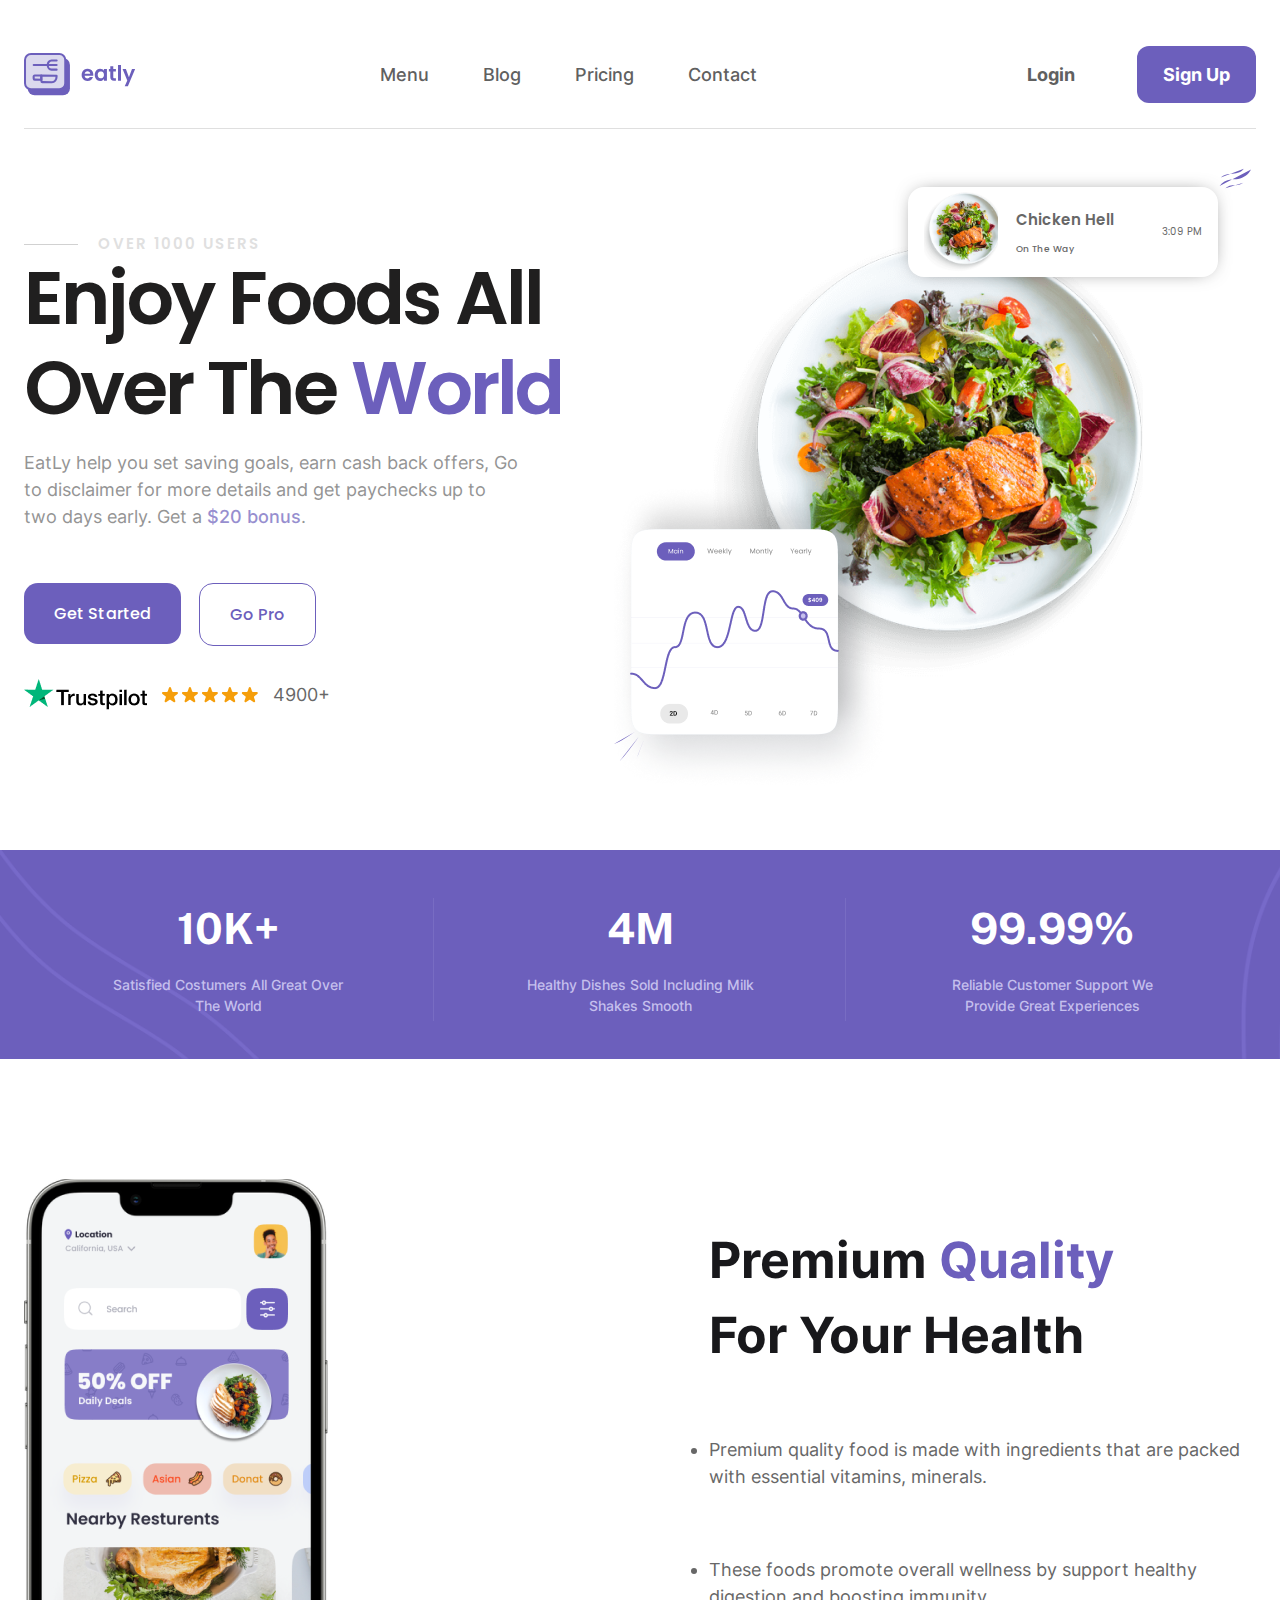
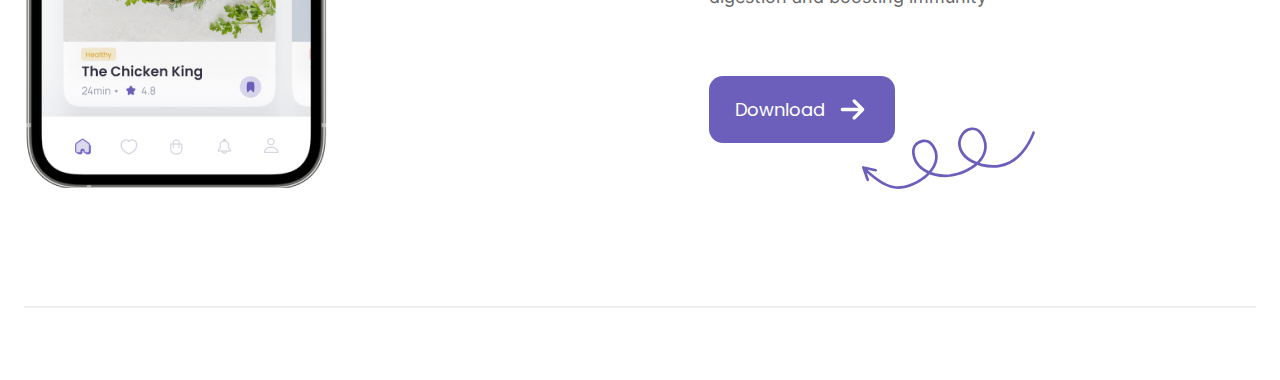
==== index.html @ e2b8b495 "Add files via upload" ====
<!DOCTYPE html>
<html lang="en">
  <head>
    <meta charset="UTF-8" />
    <meta name="viewport" content="width=device-width, initial-scale=1.0" />
    <title>Eatly</title>
    <link rel="stylesheet" href="./css/main.min.css" />
  </head>
  <body>
    <header class="header">
      <div class="container">
        <div class="header__container">
          <nav class="header__nav">
            <a class="header__logo" href="./index.html">
              <img
                class="header__logo-icon"
                src="./images/logo.svg"
                alt="Eatly logo"
              />
            </a>
            <ul class="header__menu">
              <li><a class="link" href="#">Menu</a></li>
              <li><a class="link" href="#">Blog</a></li>
              <li><a class="link" href="#">Pricing</a></li>
              <li><a class="link" href="#">Contact</a></li>
            </ul>
          </nav>
          <ul class="header__buttons-list">
            <li>
              <button
                class="header__button button button--transparent"
                type="button"
              >
                Login
              </button>
            </li>
            <li>
              <button class="header__button button" type="button">
                Sign up
              </button>
            </li>
          </ul>
        </div>
      </div>
    </header>
    <main>
      <section class="hero-section">
        <div class="container">
          <div class="hero-section__container">
            <div class="hero-section__left">
              <p class="hero-section__uppertitle">OVER 1000 USERS</p>
              <h1 class="hero-section__title">
                Enjoy Foods All Over The
                <span class="hero-section__span">World</span>
              </h1>
              <p class="hero-section__text">
                EatLy help you set saving goals, earn cash back offers, Go to
                disclaimer for more details and get paychecks up to two days
                early. Get a
                <span class="hero-section__span hero-section__span--bolder">
                  $20 bonus</span
                >.
              </p>
              <ul class="hero-section__menu">
                <li>
                  <button class="hero-section__button button button--noborder">
                    Get Started
                  </button>
                </li>
                <li>
                  <button class="hero-section__button button button--white">
                    Go Pro
                  </button>
                </li>
              </ul>
              <div class="hero-section__mark">
                <a href="https://www.trustpilot.com/">
                  <img src="./images/trustpilot.png" alt="Trustpilot logo" />
                </a>
                <svg class="stars" width="96" height="16">
                  <use href="./images/icons.svg#icon-Star"></use>
                </svg>
                <p>4900+</p>
              </div>
            </div>
            <div class="hero-section__photo">
              <img
                class="hero-section__img"
                src="./images/hero-main-food.png"
                alt="food"
              />
              <div class="hero-section__flow">
                <img
                  class="hero-section__flow-img"
                  src="./images/hero-main-food.png"
                  alt="mini food"
                />
                <div class="hero-section__flow-text">
                  <h2 class="hero-section__flow-title">Chicken Hell</h2>
                  <p class="hero-section__flow-paragraph">On The Way</p>
                </div>
                <p class="hero-section__flow-time">3:09 PM</p>
              </div>
              <div class="hero-section__graph">
                <img src="./images/hero-graph.png" alt="graph" />
              </div>
              <div class="hero-section__illustration-1">
                <svg
                  class="hero-section__illustration-1-item"
                  width="41px"
                  height="23px"
                >
                  <use href="./images/icons.svg#icon-Illustration-1"></use>
                </svg>
              </div>
              <div class="hero-section__illustration-2">
                <svg
                  class="hero-section__illustration-2-item"
                  width="38px"
                  height="33px"
                >
                  <use href="./images/icons.svg#icon-Illustration-2"></use>
                </svg>
              </div>
            </div>
          </div>
        </div>
      </section>
      <section class="adventures-section">
        <div class="container">
          <ul class="adventures-section__list">
            <li class="adventures-section__item">
              <h2 class="adventures-section__title">10K+</h2>
              <p class="adventures-section__text">
                Satisfied Costumers All Great Over The World
              </p>
            </li>
            <li class="adventures-section__item">
              <h2 class="adventures-section__title">4M</h2>
              <p class="adventures-section__text">
                Healthy Dishes Sold Including Milk Shakes Smooth
              </p>
            </li>
            <li class="adventures-section__item">
              <h2 class="adventures-section__title">99.99%</h2>
              <p class="adventures-section__text">
                Reliable Customer Support We Provide Great Experiences
              </p>
            </li>
          </ul>
        </div>
      </section>
      <section class="quality-section">
        <div class="container">
          <div class="quality-section__container">
            <img
              class="quality-section__photo"
              src="./images/mobile.png"
              alt="mobile phone"
            />
            <div class="quality-section__content">
              <h2 class="quality-section__title">
                Premium <span class="quality-section__span">Quality</span> For
                Your Health
              </h2>
              <ul class="quality-section__list">
                <li>
                  <p class="quality-section__text">
                    Premium quality food is made with ingredients that are
                    packed with essential vitamins, minerals.
                  </p>
                </li>
                <li>
                  <p class="quality-section__text">
                    These foods promote overall wellness by support healthy
                    digestion and boosting immunity
                  </p>
                </li>
              </ul>
              <div class="quality-section__button">
                <a class="quality-section__link">Download</a>
                <svg class="arrow" width="27" height="27">
                  <use href="./images/icons.svg#icon-arrow-right"></use>
                </svg>
              </div>
              <svg
                class="quality-section__illustration"
                width="174"
                height="308"
              >
                <use href="./images/icons.svg#icon-Vector-14"></use>
              </svg>
            </div>
          </div>
        </div>
      </section>
    </main>
    <footer></footer>
  </body>
</html>
---- css/main.min.css ----
*,
::before,
::after {
  box-sizing: border-box;
}

body {
  color: var(--color-primary-grey);
  font-size: 18px;
  font-weight: 400;
  font-style: normal;
  line-height: 1.5;
  font-family: "Inter", sans-serif;
  margin: 0;
}

h1,
h2,
h3,
h4,
h5,
h6,
p {
  margin: 0;
}

img {
  display: block;
  max-width: 100%;
  height: auto;
  object-fit: cover;
}

address {
  font-style: normal;
}

ul {
  list-style: none;
  margin: 0;
  padding: 0;
}

a {
  display: inline-block;
  font-style: normal;
  text-decoration: none;
}

.container {
  width: 100%;
  max-width: 1296px;
  margin: 0 auto;
  padding: 0 24px;
}

.header {
  padding: 46px 0 132px 0;
}
.header__container {
  position: relative;
  display: flex;
  align-items: center;
  justify-content: space-between;
}
.header__container::after {
  position: absolute;
  content: "";
  bottom: -26px;
  width: 100%;
  height: 1px;
  background-color: var(--color-primary-lightgrey);
  opacity: 0.3;
}
.header__nav {
  display: flex;
  justify-content: space-between;
  align-items: center;
  flex-grow: 1;
}
.header__logo-icon {
  display: flex;
  flex-shrink: 0;
}
.header__menu {
  display: flex;
  gap: 54px;
}
.header__buttons-list {
  display: flex;
  align-items: center;
  justify-content: flex-end;
  flex-grow: 1;
  gap: 36px;
}
.header__button {
  padding: 18px 26px;
  border-radius: 18px;
  border: 0;
}

@font-face {
  font-display: swap;
  font-family: "Poppins";
  font-style: normal;
  font-weight: 400;
  src: url("../fonts/poppins-v20-latin-regular.woff2") format("woff2");
}
@font-face {
  font-display: swap;
  font-family: "Poppins";
  font-style: normal;
  font-weight: 500;
  src: url("../fonts/poppins-v20-latin-500.woff2") format("woff2");
}
@font-face {
  font-display: swap;
  font-family: "Poppins";
  font-style: normal;
  font-weight: 600;
  src: url("../fonts/poppins-v20-latin-600.woff2") format("woff2");
}
@font-face {
  font-display: swap;
  font-family: "Poppins";
  font-style: normal;
  font-weight: 700;
  src: url("../fonts/poppins-v20-latin-700.woff2") format("woff2");
}
@font-face {
  font-display: swap;
  font-family: "Poppins";
  font-style: normal;
  font-weight: 800;
  src: url("../fonts/poppins-v20-latin-800.woff2") format("woff2");
}
@font-face {
  font-display: swap;
  font-family: "Inter";
  font-style: normal;
  font-weight: 400;
  src: url("../fonts/inter-v12-latin-regular.woff2") format("woff2");
}
@font-face {
  font-display: swap;
  font-family: "Inter";
  font-style: normal;
  font-weight: 500;
  src: url("../fonts/inter-v12-latin-500.woff2") format("woff2");
}
@font-face {
  font-display: swap;
  font-family: "Inter";
  font-style: normal;
  font-weight: 700;
  src: url("../fonts/inter-v12-latin-700.woff2") format("woff2");
}
@font-face {
  font-display: swap;
  font-family: "Public Sans";
  font-style: normal;
  font-weight: 400;
  src: url("../fonts/public-sans-v14-latin-regular.woff2") format("woff2");
}
@font-face {
  font-display: swap;
  font-family: "Public Sans";
  font-style: normal;
  font-weight: 700;
  src: url("../fonts/public-sans-v14-latin-700.woff2") format("woff2");
}
@font-face {
  font-display: swap;
  font-family: "Manrope";
  font-style: normal;
  font-weight: 400;
  src: url("../fonts/manrope-v14-latin-regular.woff2") format("woff2");
}
:root {
  --color-brand-purple: #6c5fbc;
  --color-brand-dark: #323142;
  --color-primary-grey: #676767;
  --color-primary-lightgrey: #969696;
  --color-primary-light: #fff;
  --color-secondary-red: #f1534e;
  --color-secondary-yellow: #fbad18;
  --color-third-grey: #606060;
  --color-third-black: #201f1f;
  --color-gold: #f59e0b;
  --color-purple-light: #c5bfed;
  --color-black: #18181b;
}

.link {
  color: var(--color-third-grey);
  font-size: 18px;
  font-weight: 500;
  font-family: "Inter", sans-serif;
  text-transform: capitalize;
}
.link:hover {
  color: var(--color-brand-purple);
}

.button {
  font-size: 18px;
  font-weight: 700;
  text-transform: capitalize;
  font-family: "Inter", sans-serif;
  color: var(--color-primary-light);
  background-color: var(--color-brand-purple);
  border-radius: 12px;
  cursor: pointer;
}
.button:hover {
  background-color: var(--color-brand-dark);
}
.button--transparent {
  color: var(--color-third-grey);
  background-color: transparent;
}
.button--transparent:hover {
  color: var(--color-brand-purple);
  background-color: transparent;
}
.button--noborder {
  border: 0;
}
.button--white {
  color: var(--color-brand-purple);
  background-color: var(--color-primary-light);
  border: 1.5px solid var(--color-brand-purple);
}
.button--white:hover {
  color: var(--color-brand-dark);
  background-color: var(--color-primary-light);
  border: 1.5px solid var(--color-brand-dark);
}

.hero-section {
  padding-bottom: 140px;
}
.hero-section__container {
  display: flex;
}
.hero-section__uppertitle {
  position: relative;
  font-size: 15px;
  font-weight: 600;
  font-family: "Poppins";
  line-height: 1.2;
  letter-spacing: 2px;
  opacity: 0.2;
  margin-left: 74px;
}
.hero-section__uppertitle::before {
  position: absolute;
  left: -74px;
  top: 50%;
  content: "";
  width: 54px;
  height: 1px;
  background-color: var(--color-third-black);
}
.hero-section__title {
  font-family: "Poppins", sans-serif;
  color: var(--color-third-black);
  font-size: 75px;
  font-weight: 600;
  line-height: 1.2;
  letter-spacing: -3px;
  max-width: 576px;
  margin-bottom: 16px;
}
.hero-section__span {
  color: var(--color-brand-purple);
}
.hero-section__span--bolder {
  font-weight: 500;
}
.hero-section__text {
  max-width: 499px;
  opacity: 0.7;
  margin-bottom: 53px;
}
.hero-section__menu {
  display: flex;
  gap: 18px;
  margin-bottom: 33px;
}
.hero-section__button {
  font-family: "Poppins", sans-serif;
  font-size: 16px;
  font-weight: 500;
  padding: 18px 30px;
  letter-spacing: 0.1px;
  border-radius: 14px;
}
.hero-section__mark {
  display: flex;
  justify-content: flex-start;
  align-items: center;
  gap: 15px;
}
.hero-section__left, .hero-section__photo {
  flex-grow: 1;
}
.hero-section__photo {
  position: relative;
}
.hero-section__flow {
  position: absolute;
  top: -48px;
  right: 38px;
  display: flex;
  gap: 18px;
  align-items: center;
  border-radius: 16px;
  box-shadow: 0px 0px 20px -9px rgba(0, 0, 0, 0.75);
  max-width: 320px;
  padding: 4px 16px;
  background-color: var(--color-primary-light);
}
.hero-section__flow-text {
  margin-right: 30px;
}
.hero-section__flow-title {
  font-family: "Poppins", sans-serif;
  font-size: 15px;
  line-height: 1.4;
  font-weight: 600;
  margin-bottom: 14px;
}
.hero-section__flow-paragraph {
  font-family: "Poppins", sans-serif;
  font-size: 9px;
  font-weight: 500;
  line-height: 1.3;
}
.hero-section__flow-img {
  width: 74px;
  height: 82px;
}
.hero-section__flow-time {
  font-family: "Poppins", sans-serif;
  display: flex;
  align-items: flex-end;
  font-size: 10px;
  line-height: 1.4;
}
.hero-section__graph {
  position: absolute;
  bottom: -82px;
  left: -106px;
}
.hero-section__illustration-1-item {
  position: absolute;
  top: -68px;
  right: 0;
  fill: var(--color-brand-purple);
}
.hero-section__illustration-2-item {
  position: absolute;
  bottom: -53px;
  left: -102px;
  fill: var(--color-brand-purple);
}
.hero-section__illustration-3-item {
  position: absolute;
  bottom: 1px;
  right: 1px;
  fill: var(--color-brand-purple);
}

.stars {
  fill: var(--color-gold);
}

.adventures-section {
  background-color: var(--color-brand-purple);
  padding-top: 47px;
  padding-bottom: 43px;
  background-image: url("../images/quality-back.png");
  background-size: cover;
}
.adventures-section__list {
  display: flex;
  justify-content: center;
  align-items: center;
  text-align: center;
  gap: 160px;
}
.adventures-section__item {
  position: relative;
}
.adventures-section__item:not(:last-child)::after {
  position: absolute;
  top: 1px;
  right: -80px;
  content: "";
  width: 1px;
  height: 123px;
  opacity: 0.15;
  background-color: var(--color-purple-light);
}
.adventures-section__title {
  color: var(--color-primary-light);
  font-size: 43px;
  font-family: "Public Sans", sans-serif;
  margin-bottom: 12px;
}
.adventures-section__text {
  color: var(--color-purple-light);
  font-size: 14px;
  font-weight: 500;
  text-align: center;
  max-width: 252px;
}

.quality-section {
  padding-top: 120px;
  margin-bottom: 192px;
}
.quality-section__container {
  position: relative;
  display: flex;
  justify-content: space-between;
  align-items: center;
  gap: 40px;
}
.quality-section__container::after {
  position: absolute;
  bottom: -120px;
  content: "";
  width: 100%;
  height: 2px;
  background-color: var(--color-primary-lightgrey);
  opacity: 0.15;
}
.quality-section__content {
  position: relative;
}
.quality-section__title {
  color: var(--color-black);
  font-size: 50px;
  max-width: 490px;
  margin-bottom: 63px;
}
.quality-section__text {
  max-width: 547px;
}
.quality-section__text:not(:last-child) {
  margin-bottom: 28px;
}
.quality-section__text:last-child {
  margin-bottom: 66px;
}
.quality-section__list {
  list-style: disc;
}
.quality-section__span {
  color: var(--color-brand-purple);
}
.quality-section__button {
  display: flex;
  color: var(--color-primary-light);
  border-radius: 14px;
  background-color: var(--color-brand-purple);
  max-width: 186px;
  font-family: "Poppins", sans-serif;
  padding: 20px 26px;
  align-items: center;
  gap: 14px;
  cursor: pointer;
}
.quality-section__button:hover {
  background-color: var(--color-brand-dark);
}
.quality-section__link {
  color: var(--color-primary-light);
}
.quality-section__illustration {
  position: absolute;
  bottom: -169px;
  left: 153px;
  fill: var(--color-brand-purple);
}

.arrow {
  fill: var(--color-primary-light);
}/*# sourceMappingURL=main.min.css.map */
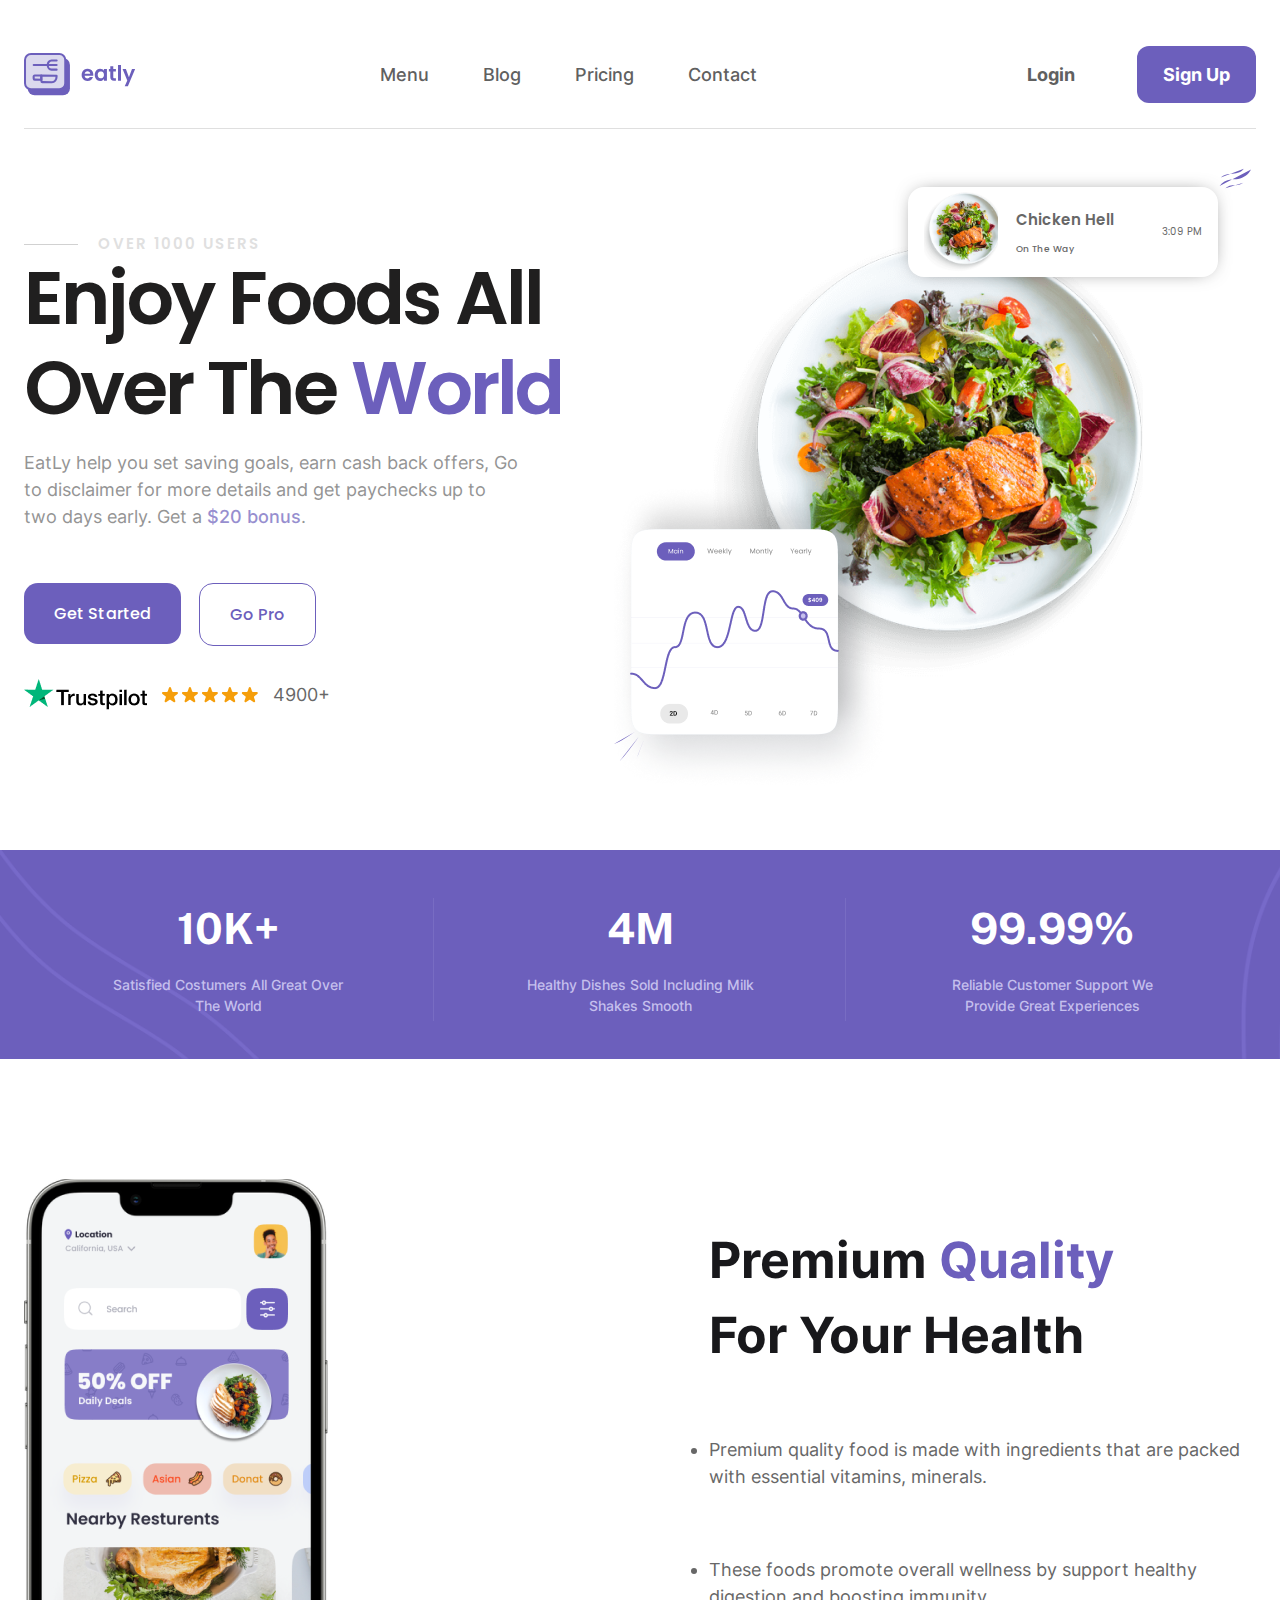
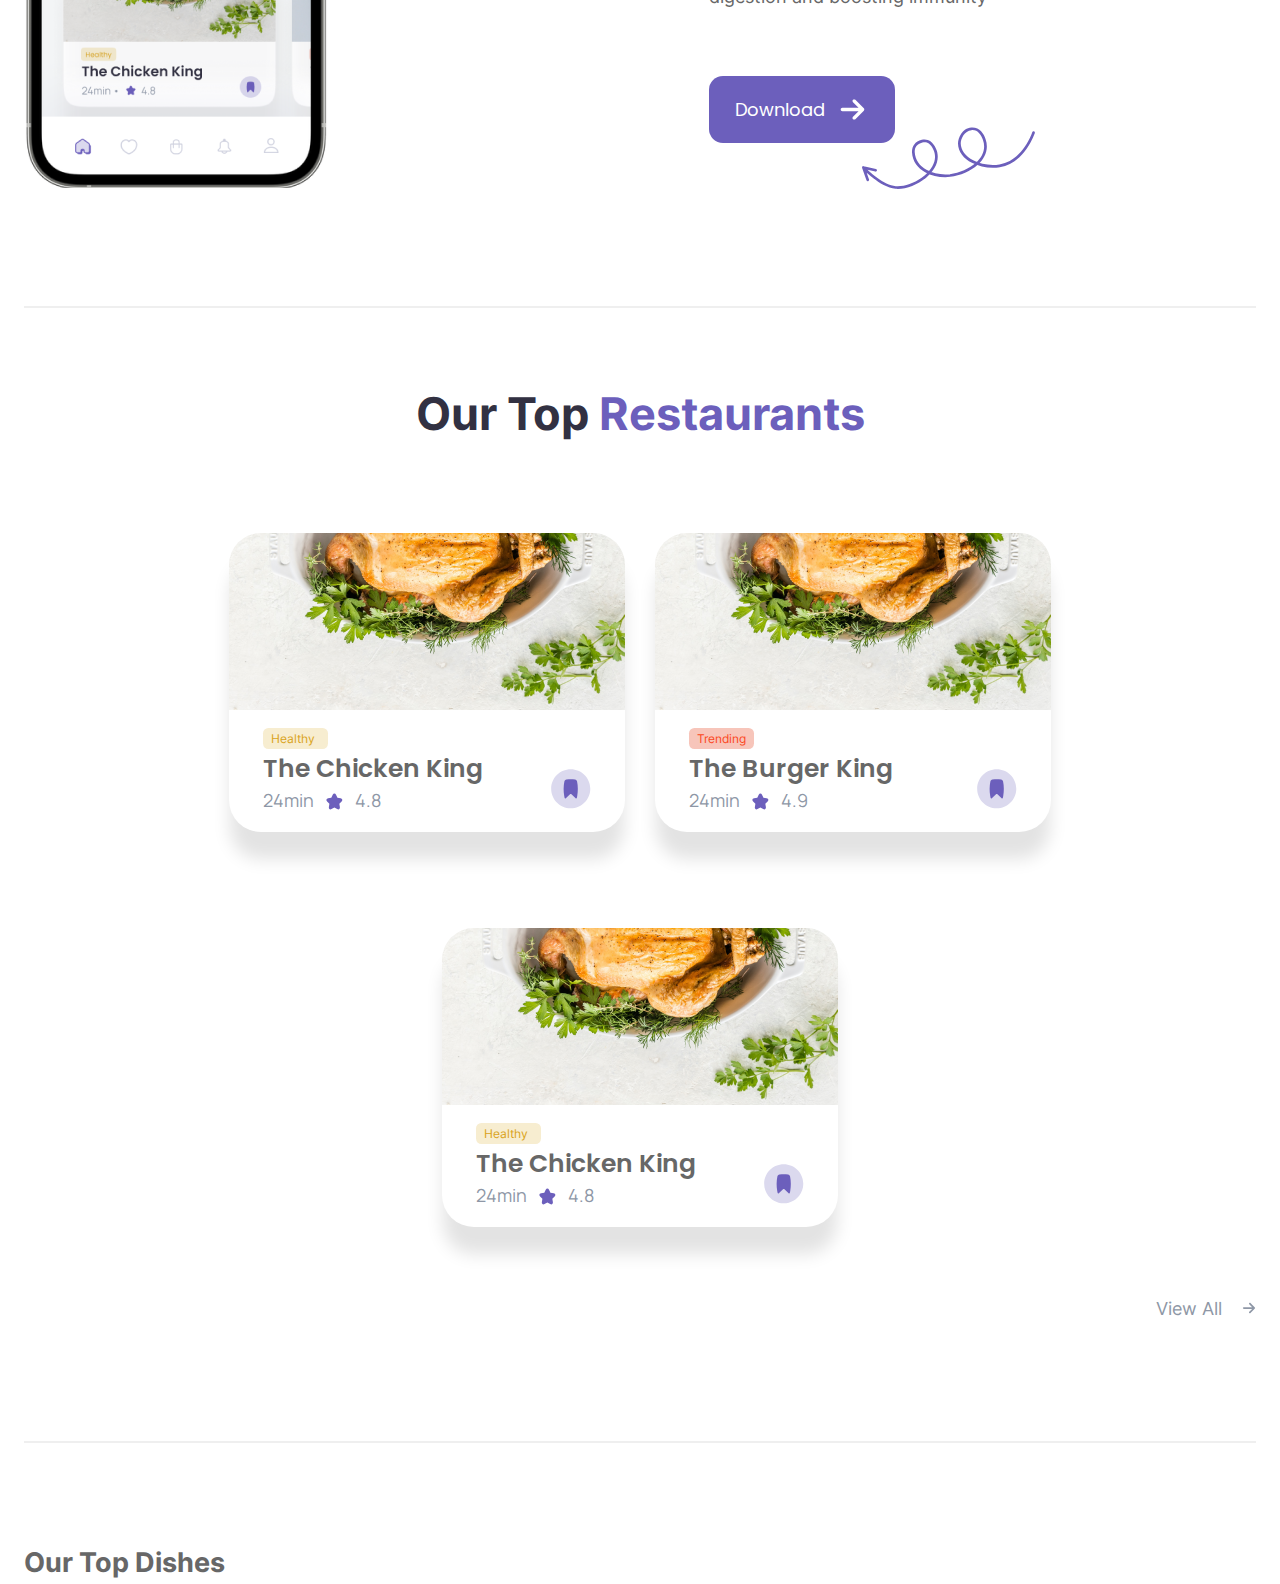
==== commit bc587118: "Add files via upload" ====
--- a/index.html
+++ b/index.html
@@ -194,6 +194,107 @@
           </div>
         </div>
       </section>
+      <section class="restaurants-section">
+        <div class="container">
+          <h2 class="restaurants-section__title">
+            Our Top <span class="restaurants-section__span">Restaurants</span>
+          </h2>
+          <div class="restaurants-section__container">
+            <ul class="restaurants-section__menu">
+              <li>
+                <article class="restaurants-card">
+                  <img
+                    class="restaurants-card__photo"
+                    src="./images/restaurants-1.png"
+                    alt="restaurants-1"
+                  />
+                  <div class="restaurants-card__item">
+                    <p class="restaurants-card__text">Healthy</p>
+                    <h2 class="restaurants-card__title">The Chicken King</h2>
+                    <div class="restaurants-card__paragraph">
+                      <p>24min</p>
+                      <svg class="stars__star" width="25" height="25">
+                        <use href="./images/icons.svg#icon-Star-little"></use>
+                      </svg>
+                      <p>4.8</p>
+                      <div class="restaurants-card__bookmark">
+                        <svg width="40" height="40">
+                          <use href="./images/icons.svg#icon-Bookmark"></use>
+                        </svg>
+                      </div>
+                    </div>
+                  </div>
+                </article>
+              </li>
+              <li>
+                <article class="restaurants-card">
+                  <img
+                    class="restaurants-card__photo"
+                    src="./images/restaurants-2.png"
+                    alt="restaurants-1"
+                  />
+                  <div class="restaurants-card__item">
+                    <p
+                      class="restaurants-card__text restaurants-card__text--red"
+                    >
+                      Trending
+                    </p>
+                    <h2 class="restaurants-card__title">The Burger King</h2>
+                    <div class="restaurants-card__paragraph">
+                      <p>24min</p>
+                      <svg class="stars__star" width="25" height="25">
+                        <use href="./images/icons.svg#icon-Star-little"></use>
+                      </svg>
+                      <p>4.9</p>
+                      <div class="restaurants-card__bookmark">
+                        <svg width="40" height="40">
+                          <use href="./images/icons.svg#icon-Bookmark"></use>
+                        </svg>
+                      </div>
+                    </div>
+                  </div>
+                </article>
+              </li>
+              <li>
+                <article class="restaurants-card">
+                  <img
+                    class="restaurants-card__photo"
+                    src="./images/restaurants-3.png"
+                    alt="restaurants-1"
+                  />
+                  <div class="restaurants-card__item">
+                    <p class="restaurants-card__text">Healthy</p>
+                    <h2 class="restaurants-card__title">The Chicken King</h2>
+                    <div class="restaurants-card__paragraph">
+                      <p>24min</p>
+                      <svg class="stars__star" width="25" height="25">
+                        <use href="./images/icons.svg#icon-Star-little"></use>
+                      </svg>
+                      <p>4.8</p>
+                      <div class="restaurants-card__bookmark">
+                        <svg width="40" height="40">
+                          <use href="./images/icons.svg#icon-Bookmark"></use>
+                        </svg>
+                      </div>
+                    </div>
+                  </div>
+                </article>
+              </li>
+            </ul>
+            <div class="restaurants-section__button">
+              <a class="restaurants-section__link">View All</a>
+              <svg class="arrow arrow--grey" width="14" height="30">
+                <use href="./images/icons.svg#icon-arrow-right"></use>
+              </svg>
+            </div>
+          </div>
+        </div>
+      </section>
+      <section class="dishes-section">
+        <div class="container">
+          <h2>Our Top Dishes</h2>
+        </div>
+      </section>
     </main>
     <footer></footer>
   </body>
--- a/css/main.min.css
+++ b/css/main.min.css
@@ -189,6 +189,12 @@
   --color-gold: #f59e0b;
   --color-purple-light: #c5bfed;
   --color-black: #18181b;
+  --color-darkpurple: #323142;
+  --color-card-text: #daa31a;
+  --color-card-background: #f7edd0;
+  --color-card-red: #fb471d;
+  --color-card-redbackground: #f7c5ba;
+  --color-card-grey: #8e97a6;
 }
 
 .link {
@@ -375,6 +381,9 @@
 .stars {
   fill: var(--color-gold);
 }
+.stars__star {
+  fill: var(--color-brand-purple);
+}
 
 .adventures-section {
   background-color: var(--color-brand-purple);
@@ -419,7 +428,7 @@
 
 .quality-section {
   padding-top: 120px;
-  margin-bottom: 192px;
+  padding-bottom: 192px;
 }
 .quality-section__container {
   position: relative;
@@ -488,4 +497,103 @@
 
 .arrow {
   fill: var(--color-primary-light);
+}
+.arrow--grey {
+  fill: var(--color-card-grey);
+}
+.arrow--grey:hover {
+  fill: var(--color-brand-purple);
+}
+
+.restaurants-section {
+  padding-bottom: 120px;
+}
+.restaurants-section__container {
+  position: relative;
+  display: flex;
+  flex-direction: column;
+}
+.restaurants-section__container::after {
+  position: absolute;
+  bottom: -120px;
+  content: "";
+  width: 100%;
+  height: 2px;
+  background-color: var(--color-primary-lightgrey);
+  opacity: 0.15;
+}
+.restaurants-section__title {
+  text-align: center;
+  font-size: 45px;
+  color: var(--color-darkpurple);
+  margin-bottom: 86px;
+}
+.restaurants-section__span {
+  color: var(--color-brand-purple);
+}
+.restaurants-section__menu {
+  display: flex;
+  justify-content: center;
+  gap: 30px;
+  flex-wrap: wrap;
+}
+.restaurants-section__button {
+  display: flex;
+  justify-content: flex-end;
+  align-items: center;
+  flex-shrink: 0;
+  gap: 20px;
+  color: var(--color-card-grey);
+}
+.restaurants-section__button:hover {
+  color: var(--color-brand-purple);
+}
+
+.restaurants-card {
+  border-radius: 32px;
+  box-shadow: 0px 28px 17px -1px rgb(227, 227, 227);
+  margin-bottom: 66px;
+}
+.restaurants-card__photo {
+  border-radius: 32px 32px 0px 0px;
+}
+.restaurants-card__text {
+  color: var(--color-card-text);
+  font-size: 12px;
+  line-height: normal;
+  padding: 3px 8px;
+  border-radius: 5.4px;
+  background-color: var(--color-card-background);
+  max-width: 65px;
+}
+.restaurants-card__text--red {
+  color: var(--color-card-red);
+  background-color: var(--color-card-redbackground);
+}
+.restaurants-card__title {
+  font-size: 25px;
+  font-weight: 600;
+  line-height: 1.6;
+  font-family: "Poppins", sans-serif;
+}
+.restaurants-card__item {
+  padding: 18px 34px;
+}
+.restaurants-card__paragraph {
+  position: relative;
+  display: flex;
+  gap: 8px;
+  color: var(--color-card-grey);
+  font-family: "Manrope", sans-serif;
+  font-size: 18px;
+  line-height: 1.3;
+}
+.restaurants-card__bookmark {
+  position: absolute;
+  bottom: 0;
+  right: 0;
+}
+
+.dishes-section {
+  padding-top: 100px;
 }/*# sourceMappingURL=main.min.css.map */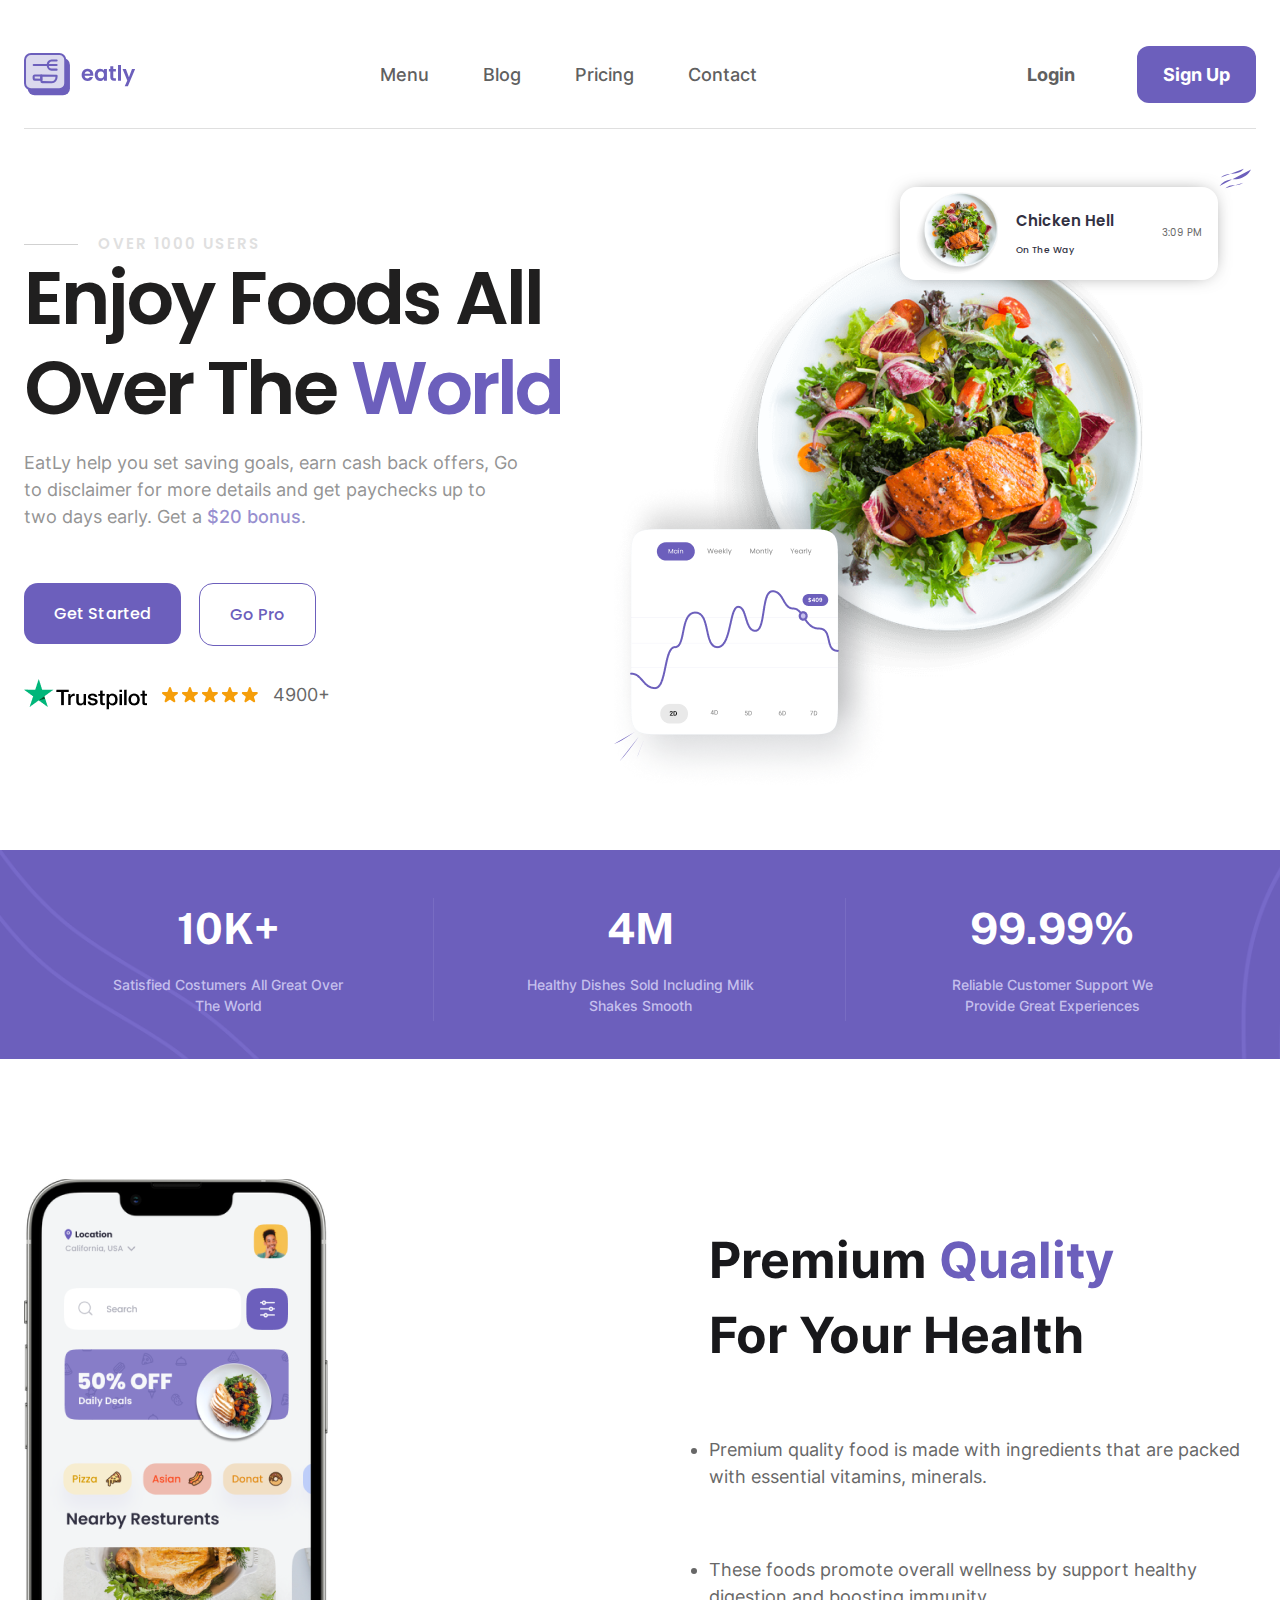
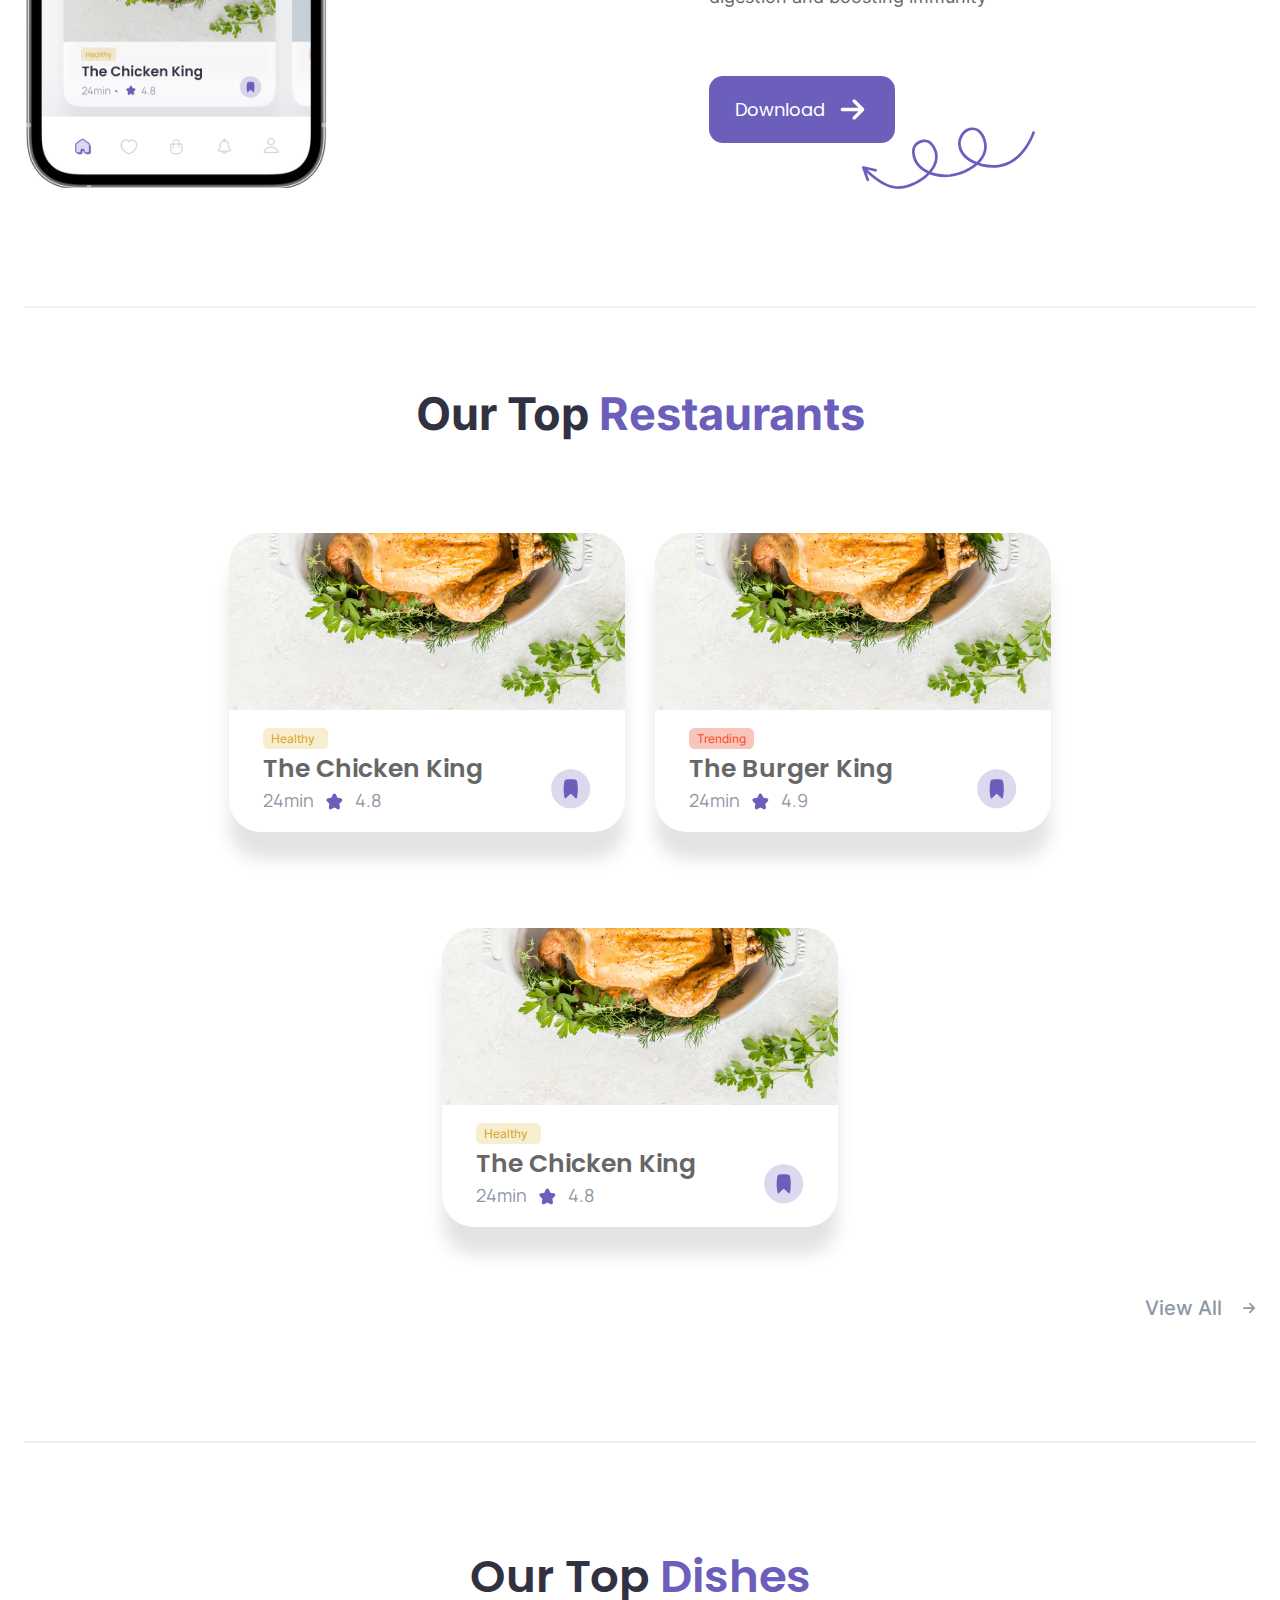
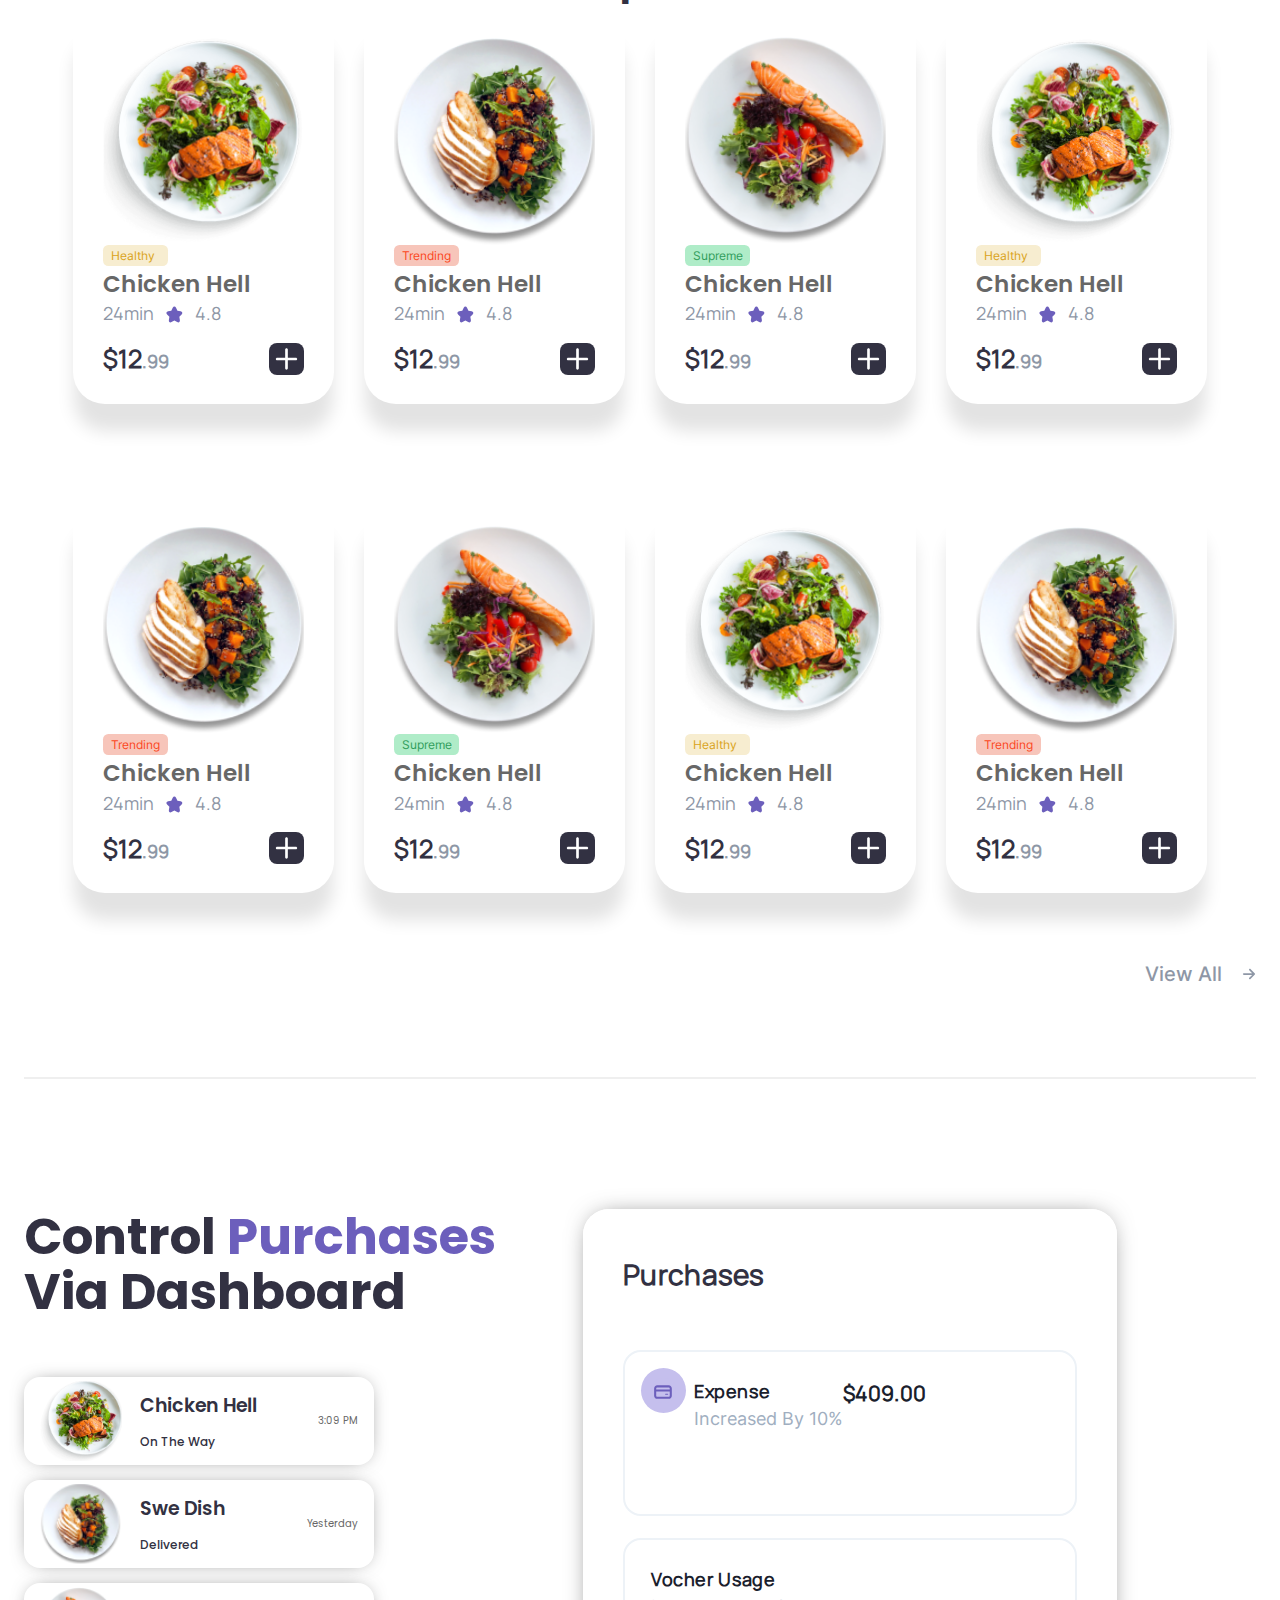
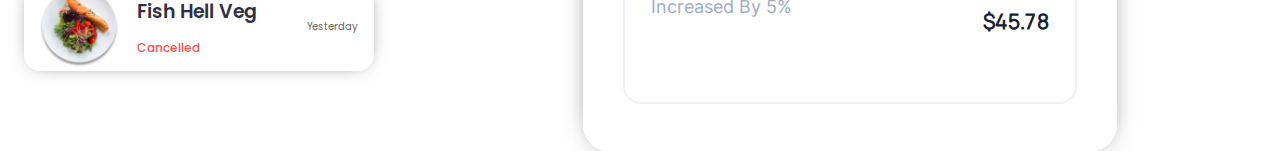
==== commit 74455e63: "Add files via upload" ====
--- a/index.html
+++ b/index.html
@@ -89,17 +89,17 @@
                 src="./images/hero-main-food.png"
                 alt="food"
               />
-              <div class="hero-section__flow">
+              <div class="hero-section__flow flow">
                 <img
-                  class="hero-section__flow-img"
+                  class="flow__img"
                   src="./images/hero-main-food.png"
                   alt="mini food"
                 />
-                <div class="hero-section__flow-text">
-                  <h2 class="hero-section__flow-title">Chicken Hell</h2>
-                  <p class="hero-section__flow-paragraph">On The Way</p>
+                <div class="flow__text">
+                  <h2 class="flow__title">Chicken Hell</h2>
+                  <p class="flow__paragraph">On The Way</p>
                 </div>
-                <p class="hero-section__flow-time">3:09 PM</p>
+                <p class="flow__time">3:09 PM</p>
               </div>
               <div class="hero-section__graph">
                 <img src="./images/hero-graph.png" alt="graph" />
@@ -281,8 +281,8 @@
                 </article>
               </li>
             </ul>
-            <div class="restaurants-section__button">
-              <a class="restaurants-section__link">View All</a>
+            <div class="link__button">
+              <a class="link__text">View All</a>
               <svg class="arrow arrow--grey" width="14" height="30">
                 <use href="./images/icons.svg#icon-arrow-right"></use>
               </svg>
@@ -292,7 +292,328 @@
       </section>
       <section class="dishes-section">
         <div class="container">
-          <h2>Our Top Dishes</h2>
+          <h2 class="dishes-section__title">
+            Our Top <span class="dishes-section__span">Dishes</span>
+          </h2>
+          <div class="dishes-section__container">
+            <ul class="dishes-section__menu">
+              <li>
+                <article class="dishes-card">
+                  <img
+                    class="dishes-card__photo"
+                    src="./images/dishes-photo1.png"
+                    alt=""
+                  />
+                  <p class="dishes-card__text">Healthy</p>
+                  <h2 class="dishes-card__title">Chicken Hell</h2>
+
+                  <div class="dishes-card__paragraph">
+                    <p>24min</p>
+                    <svg class="stars__star" width="25" height="25">
+                      <use href="./images/icons.svg#icon-Star-little"></use>
+                    </svg>
+                    <p>4.8</p>
+                  </div>
+                  <div class="dishes-card__bookmark">
+                    <p class="dishes-card__bookmark-text">
+                      $12<span class="dishes-card__span">.99</span>
+                    </p>
+                    <svg class="plus" width="35" height="32">
+                      <use href="./images/icons.svg#icon-plus"></use>
+                    </svg>
+                  </div>
+                </article>
+              </li>
+              <li>
+                <article class="dishes-card">
+                  <img
+                    class="dishes-card__photo"
+                    src="./images/dishes-photo2.png"
+                    alt=""
+                  />
+                  <p class="dishes-card__text dishes-card__text--red">
+                    Trending
+                  </p>
+                  <h2 class="dishes-card__title">Chicken Hell</h2>
+
+                  <div class="dishes-card__paragraph">
+                    <p>24min</p>
+                    <svg class="stars__star" width="25" height="25">
+                      <use href="./images/icons.svg#icon-Star-little"></use>
+                    </svg>
+                    <p>4.8</p>
+                  </div>
+                  <div class="dishes-card__bookmark">
+                    <p class="dishes-card__bookmark-text">
+                      $12<span class="dishes-card__span">.99</span>
+                    </p>
+                    <svg class="plus" width="35" height="32">
+                      <use href="./images/icons.svg#icon-plus"></use>
+                    </svg>
+                  </div>
+                </article>
+              </li>
+              <li>
+                <article class="dishes-card">
+                  <img
+                    class="dishes-card__photo"
+                    src="./images/dishes-photo3.png"
+                    alt=""
+                  />
+                  <p class="dishes-card__text dishes-card__text--green">
+                    Supreme
+                  </p>
+                  <h2 class="dishes-card__title">Chicken Hell</h2>
+
+                  <div class="dishes-card__paragraph">
+                    <p>24min</p>
+                    <svg class="stars__star" width="25" height="25">
+                      <use href="./images/icons.svg#icon-Star-little"></use>
+                    </svg>
+                    <p>4.8</p>
+                  </div>
+                  <div class="dishes-card__bookmark">
+                    <p class="dishes-card__bookmark-text">
+                      $12<span class="dishes-card__span">.99</span>
+                    </p>
+                    <svg class="plus" width="35" height="32">
+                      <use href="./images/icons.svg#icon-plus"></use>
+                    </svg>
+                  </div>
+                </article>
+              </li>
+              <li>
+                <article class="dishes-card">
+                  <img
+                    class="dishes-card__photo"
+                    src="./images/dishes-photo4.png"
+                    alt=""
+                  />
+                  <p class="dishes-card__text">Healthy</p>
+                  <h2 class="dishes-card__title">Chicken Hell</h2>
+
+                  <div class="dishes-card__paragraph">
+                    <p>24min</p>
+                    <svg class="stars__star" width="25" height="25">
+                      <use href="./images/icons.svg#icon-Star-little"></use>
+                    </svg>
+                    <p>4.8</p>
+                  </div>
+                  <div class="dishes-card__bookmark">
+                    <p class="dishes-card__bookmark-text">
+                      $12<span class="dishes-card__span">.99</span>
+                    </p>
+                    <svg class="plus" width="35" height="32">
+                      <use href="./images/icons.svg#icon-plus"></use>
+                    </svg>
+                  </div>
+                </article>
+              </li>
+              <li>
+                <article class="dishes-card">
+                  <img
+                    class="dishes-card__photo"
+                    src="./images/dishes-photo5.png"
+                    alt=""
+                  />
+                  <p class="dishes-card__text dishes-card__text--red">
+                    Trending
+                  </p>
+                  <h2 class="dishes-card__title">Chicken Hell</h2>
+
+                  <div class="dishes-card__paragraph">
+                    <p>24min</p>
+                    <svg class="stars__star" width="25" height="25">
+                      <use href="./images/icons.svg#icon-Star-little"></use>
+                    </svg>
+                    <p>4.8</p>
+                  </div>
+                  <div class="dishes-card__bookmark">
+                    <p class="dishes-card__bookmark-text">
+                      $12<span class="dishes-card__span">.99</span>
+                    </p>
+                    <svg class="plus" width="35" height="32">
+                      <use href="./images/icons.svg#icon-plus"></use>
+                    </svg>
+                  </div>
+                </article>
+              </li>
+              <li>
+                <article class="dishes-card">
+                  <img
+                    class="dishes-card__photo"
+                    src="./images/dishes-photo3.png"
+                    alt=""
+                  />
+                  <p class="dishes-card__text dishes-card__text--green">
+                    Supreme
+                  </p>
+                  <h2 class="dishes-card__title">Chicken Hell</h2>
+
+                  <div class="dishes-card__paragraph">
+                    <p>24min</p>
+                    <svg class="stars__star" width="25" height="25">
+                      <use href="./images/icons.svg#icon-Star-little"></use>
+                    </svg>
+                    <p>4.8</p>
+                  </div>
+                  <div class="dishes-card__bookmark">
+                    <p class="dishes-card__bookmark-text">
+                      $12<span class="dishes-card__span">.99</span>
+                    </p>
+                    <svg class="plus" width="35" height="32">
+                      <use href="./images/icons.svg#icon-plus"></use>
+                    </svg>
+                  </div>
+                </article>
+              </li>
+              <li>
+                <article class="dishes-card">
+                  <img
+                    class="dishes-card__photo"
+                    src="./images/dishes-photo1.png"
+                    alt=""
+                  />
+                  <p class="dishes-card__text">Healthy</p>
+                  <h2 class="dishes-card__title">Chicken Hell</h2>
+
+                  <div class="dishes-card__paragraph">
+                    <p>24min</p>
+                    <svg class="stars__star" width="25" height="25">
+                      <use href="./images/icons.svg#icon-Star-little"></use>
+                    </svg>
+                    <p>4.8</p>
+                  </div>
+                  <div class="dishes-card__bookmark">
+                    <p class="dishes-card__bookmark-text">
+                      $12<span class="dishes-card__span">.99</span>
+                    </p>
+                    <svg class="plus" width="35" height="32">
+                      <use href="./images/icons.svg#icon-plus"></use>
+                    </svg>
+                  </div>
+                </article>
+              </li>
+              <li>
+                <article class="dishes-card">
+                  <img
+                    class="dishes-card__photo"
+                    src="./images/dishes-photo2.png"
+                    alt=""
+                  />
+                  <p class="dishes-card__text dishes-card__text--red">
+                    Trending
+                  </p>
+                  <h2 class="dishes-card__title">Chicken Hell</h2>
+
+                  <div class="dishes-card__paragraph">
+                    <p>24min</p>
+                    <svg class="stars__star" width="25" height="25">
+                      <use href="./images/icons.svg#icon-Star-little"></use>
+                    </svg>
+                    <p>4.8</p>
+                  </div>
+                  <div class="dishes-card__bookmark">
+                    <p class="dishes-card__bookmark-text">
+                      $12<span class="dishes-card__span">.99</span>
+                    </p>
+                    <svg class="plus" width="35" height="32">
+                      <use href="./images/icons.svg#icon-plus"></use>
+                    </svg>
+                  </div>
+                </article>
+              </li>
+            </ul>
+          </div>
+          <div class="link__button">
+            <a class="link__text">View All</a>
+            <svg class="arrow arrow--grey" width="14" height="30">
+              <use href="./images/icons.svg#icon-arrow-right"></use>
+            </svg>
+          </div>
+        </div>
+      </section>
+      <section class="control-section">
+        <div class="container">
+          <div class="control-section__container">
+            <div class="control-section__content">
+              <h2 class="control-section__title">
+                Control <span class="control-section__span">Purchases</span> Via
+                Dashboard
+              </h2>
+              <div class="flow flow--max">
+                <img
+                  class="flow__img flow__img--mini"
+                  src="./images/hero-main-food.png"
+                  alt="mini food"
+                />
+                <div class="flow__text">
+                  <h2 class="flow__title flow__title--max">Chicken Hell</h2>
+                  <p class="flow__paragraph flow__paragraph--max">On The Way</p>
+                </div>
+                <p class="flow__time">3:09 PM</p>
+              </div>
+              <div class="flow flow--max">
+                <img
+                  class="flow__img flow__img--mini"
+                  src="./images/control-bg1.png"
+                  alt="mini food"
+                />
+                <div class="flow__text">
+                  <h2 class="flow__title flow__title--max">Swe Dish</h2>
+                  <p class="flow__paragraph flow__paragraph--max">Delivered</p>
+                </div>
+                <p class="flow__time">Yesterday</p>
+              </div>
+              <div class="flow flow--max">
+                <img
+                  class="flow__img flow__img--mini"
+                  src="./images/control-bg2.png"
+                  alt="mini food"
+                />
+                <div class="flow__text">
+                  <h2 class="flow__title flow__title--max">Fish Hell Veg</h2>
+                  <p
+                    class="flow__paragraph flow__paragraph--red flow__paragraph--max"
+                  >
+                    Cancelled
+                  </p>
+                </div>
+                <p class="flow__time">Yesterday</p>
+              </div>
+            </div>
+            <div class="control-section__card purchase-card">
+              <h2 class="control-section__title control-section__title--max">
+                Purchases
+              </h2>
+              <div class="purchase-card__first-line">
+                <div class="purchase-card__content">
+                  <div class="purchase-card__test">
+                    <svg
+                      class="purchase-card__wallet"
+                      width="25px"
+                      height="25px"
+                    >
+                      <use href="./images/icons.svg#icon-wallet"></use>
+                    </svg>
+                  </div>
+                  <div class="purchase-card__main-text">
+                    <h3 class="purchase-card__title">Expense</h3>
+                    <p class="purchase-card__paragraph">Increased By 10%</p>
+                  </div>
+                  <p class="purchase-card__price">$409.00</p>
+                </div>
+              </div>
+              <div class="purchase-card__second-line">
+                <img src="" alt="" />
+                <div class="purchase-card__main-text">
+                  <h3 class="purchase-card__title">Vocher Usage</h3>
+                  <p class="purchase-card__paragraph">Increased By 5%</p>
+                </div>
+                <p class="purchase-card__price">$45.78</p>
+              </div>
+            </div>
+          </div>
         </div>
       </section>
     </main>
--- a/css/main.min.css
+++ b/css/main.min.css
@@ -195,6 +195,11 @@
   --color-card-red: #fb471d;
   --color-card-redbackground: #f7c5ba;
   --color-card-grey: #8e97a6;
+  --color-card-green: #309d5b;
+  --color-card-greenbackground: #64da9383;
+  --color-card-title: #1a202c;
+  --color-card-text-1: #a0aec0;
+  --color-card-border: #edf2f7;
 }
 
 .link {
@@ -206,6 +211,21 @@
 }
 .link:hover {
   color: var(--color-brand-purple);
+}
+.link__button {
+  display: flex;
+  justify-content: flex-end;
+  align-items: center;
+  flex-shrink: 0;
+  gap: 20px;
+  color: var(--color-card-grey);
+}
+.link__button:hover {
+  color: var(--color-brand-purple);
+}
+.link__text {
+  font-size: 20px;
+  font-weight: 500;
 }
 
 .button {
@@ -318,41 +338,6 @@
   position: absolute;
   top: -48px;
   right: 38px;
-  display: flex;
-  gap: 18px;
-  align-items: center;
-  border-radius: 16px;
-  box-shadow: 0px 0px 20px -9px rgba(0, 0, 0, 0.75);
-  max-width: 320px;
-  padding: 4px 16px;
-  background-color: var(--color-primary-light);
-}
-.hero-section__flow-text {
-  margin-right: 30px;
-}
-.hero-section__flow-title {
-  font-family: "Poppins", sans-serif;
-  font-size: 15px;
-  line-height: 1.4;
-  font-weight: 600;
-  margin-bottom: 14px;
-}
-.hero-section__flow-paragraph {
-  font-family: "Poppins", sans-serif;
-  font-size: 9px;
-  font-weight: 500;
-  line-height: 1.3;
-}
-.hero-section__flow-img {
-  width: 74px;
-  height: 82px;
-}
-.hero-section__flow-time {
-  font-family: "Poppins", sans-serif;
-  display: flex;
-  align-items: flex-end;
-  font-size: 10px;
-  line-height: 1.4;
 }
 .hero-section__graph {
   position: absolute;
@@ -536,17 +521,6 @@
   justify-content: center;
   gap: 30px;
   flex-wrap: wrap;
-}
-.restaurants-section__button {
-  display: flex;
-  justify-content: flex-end;
-  align-items: center;
-  flex-shrink: 0;
-  gap: 20px;
-  color: var(--color-card-grey);
-}
-.restaurants-section__button:hover {
-  color: var(--color-brand-purple);
 }
 
 .restaurants-card {
@@ -595,5 +569,244 @@
 }
 
 .dishes-section {
+  padding: 100px 0 120px 0;
+}
+.dishes-section__container {
+  position: relative;
+}
+.dishes-section__container::after {
+  position: absolute;
+  bottom: -120px;
+  content: "";
+  width: 100%;
+  height: 2px;
+  background-color: var(--color-primary-lightgrey);
+  opacity: 0.15;
+}
+.dishes-section__menu {
+  display: flex;
+  justify-content: center;
+  flex-wrap: wrap;
+  gap: 30px;
+}
+.dishes-section__title {
+  text-align: center;
+  color: var(--color-darkpurple);
+  font-size: 45px;
+  font-family: "Poppins", sans-serif;
+  font-weight: 600;
+}
+.dishes-section__span {
+  color: var(--color-brand-purple);
+}
+
+.dishes-card {
+  border-radius: 32px;
+  box-shadow: 0px 28px 17px -1px rgb(227, 227, 227);
+  padding: 26px 30px;
+  margin-bottom: 66px;
+}
+.dishes-card__photo {
+  width: 201px;
+  height: 208px;
+}
+.dishes-card__text {
+  color: var(--color-card-text);
+  font-size: 12px;
+  line-height: normal;
+  padding: 3px 8px;
+  border-radius: 5.4px;
+  background-color: var(--color-card-background);
+  max-width: 65px;
+}
+.dishes-card__text--red {
+  color: var(--color-card-red);
+  background-color: var(--color-card-redbackground);
+}
+.dishes-card__text--green {
+  color: var(--color-card-green);
+  background-color: var(--color-card-greenbackground);
+}
+.dishes-card__title {
+  font-size: 23px;
+  font-weight: 600;
+  line-height: 1.6;
+  font-family: "Poppins", sans-serif;
+}
+.dishes-card__item {
+  padding: 18px 34px;
+}
+.dishes-card__paragraph {
+  position: relative;
+  display: flex;
+  gap: 8px;
+  color: var(--color-card-grey);
+  font-family: "Manrope", sans-serif;
+  font-size: 18px;
+  line-height: 1.3;
+  margin-bottom: 13px;
+}
+.dishes-card__bookmark {
+  display: flex;
+  justify-content: space-between;
+  align-items: center;
+}
+.dishes-card__bookmark-text {
+  font-size: 25px;
+  font-family: "Manrope", sans-serif;
+  font-weight: 700;
+  color: var(--color-darkpurple);
+}
+.dishes-card__span {
+  color: var(--color-card-grey);
+  font-size: 18px;
+  line-height: 1.6;
+}
+
+.plus {
+  border-radius: 8px;
+  fill: var(--color-primary-light);
+  background-color: var(--color-darkpurple);
+}
+.plus:hover {
+  background-color: var(--color-brand-purple);
+}
+
+.control-section {
   padding-top: 100px;
+}
+.control-section__container {
+  display: flex;
+}
+.control-section__title {
+  color: var(--color-darkpurple);
+  font-size: 50px;
+  font-weight: 700;
+  font-family: "Poppins", sans-serif;
+  max-width: 559px;
+  text-transform: capitalize;
+  line-height: 1.1;
+  margin-bottom: 58px;
+}
+.control-section__title--max {
+  color: var(--color-darkpurple);
+  font-size: 28px;
+  font-family: "Manrope", sans-serif;
+  font-weight: 800;
+  letter-spacing: 0.31px;
+  line-height: 1.3;
+}
+.control-section__span {
+  color: var(--color-brand-purple);
+}
+
+.flow {
+  display: flex;
+  gap: 18px;
+  align-items: center;
+  border-radius: 16px;
+  box-shadow: 0px 0px 20px -9px rgba(0, 0, 0, 0.75);
+  max-width: 320px;
+  padding: 4px 16px;
+  background-color: var(--color-primary-light);
+  margin-bottom: 15px;
+}
+.flow--max {
+  max-width: 350px;
+}
+.flow__text {
+  margin-right: 30px;
+  flex-grow: 1;
+}
+.flow__title {
+  font-family: "Poppins", sans-serif;
+  font-size: 15px;
+  line-height: 1.4;
+  font-weight: 600;
+  margin-bottom: 14px;
+  color: var(--color-darkpurple);
+}
+.flow__title--max {
+  font-size: 19px;
+}
+.flow__paragraph {
+  font-family: "Poppins", sans-serif;
+  font-size: 9px;
+  font-weight: 500;
+  line-height: 1.3;
+  color: var(--color-darkpurple);
+}
+.flow__paragraph--red {
+  color: var(--color-secondary-red);
+}
+.flow__paragraph--max {
+  font-size: 12px;
+}
+.flow__img {
+  max-width: 74px;
+  max-width: 82px;
+  flex-grow: 1;
+}
+.flow__img--mini {
+  width: 77px;
+  height: 80px;
+}
+.flow__time {
+  font-family: "Poppins", sans-serif;
+  display: flex;
+  align-items: flex-end;
+  font-size: 10px;
+  line-height: 1.4;
+}
+
+.purchase-card {
+  border: 2px solid var(--color-primary-light);
+  border-radius: 26px;
+  box-shadow: 0px 0px 27px -11px rgba(0, 0, 0, 0.75);
+  padding: 45px 38px;
+  width: 534px;
+}
+.purchase-card__content {
+  display: flex;
+}
+.purchase-card__first-line, .purchase-card__second-line {
+  border: 2px solid var(--color-card-border);
+  border-radius: 18px;
+  display: flex;
+  align-items: center;
+  padding: 26px;
+}
+.purchase-card__first-line {
+  margin-bottom: 22px;
+}
+.purchase-card__main-text {
+  flex-grow: 1;
+  margin-bottom: 56px;
+}
+.purchase-card__title {
+  color: var(--color-card-title);
+  font-size: 18px;
+  font-family: "Manrope", sans-serif;
+  letter-spacing: 0.62px;
+  font-weight: 800;
+}
+.purchase-card__price {
+  color: var(--color-card-title);
+  font-size: 21px;
+  font-weight: 800;
+  text-align: right;
+  font-family: "Manrope", sans-serif;
+  letter-spacing: 0.31px;
+}
+.purchase-card__paragraph {
+  color: var(--color-card-text-1);
+}
+.purchase-card__wallet {
+  fill: var(--color-brand-purple);
+  border-radius: 50px;
+  background-color: var(--color-purple-light);
+  box-shadow: 0px 0px 0px 10px rgb(197, 191, 237);
+}
+.purchase-card__test {
+  padding-right: 18px;
 }/*# sourceMappingURL=main.min.css.map */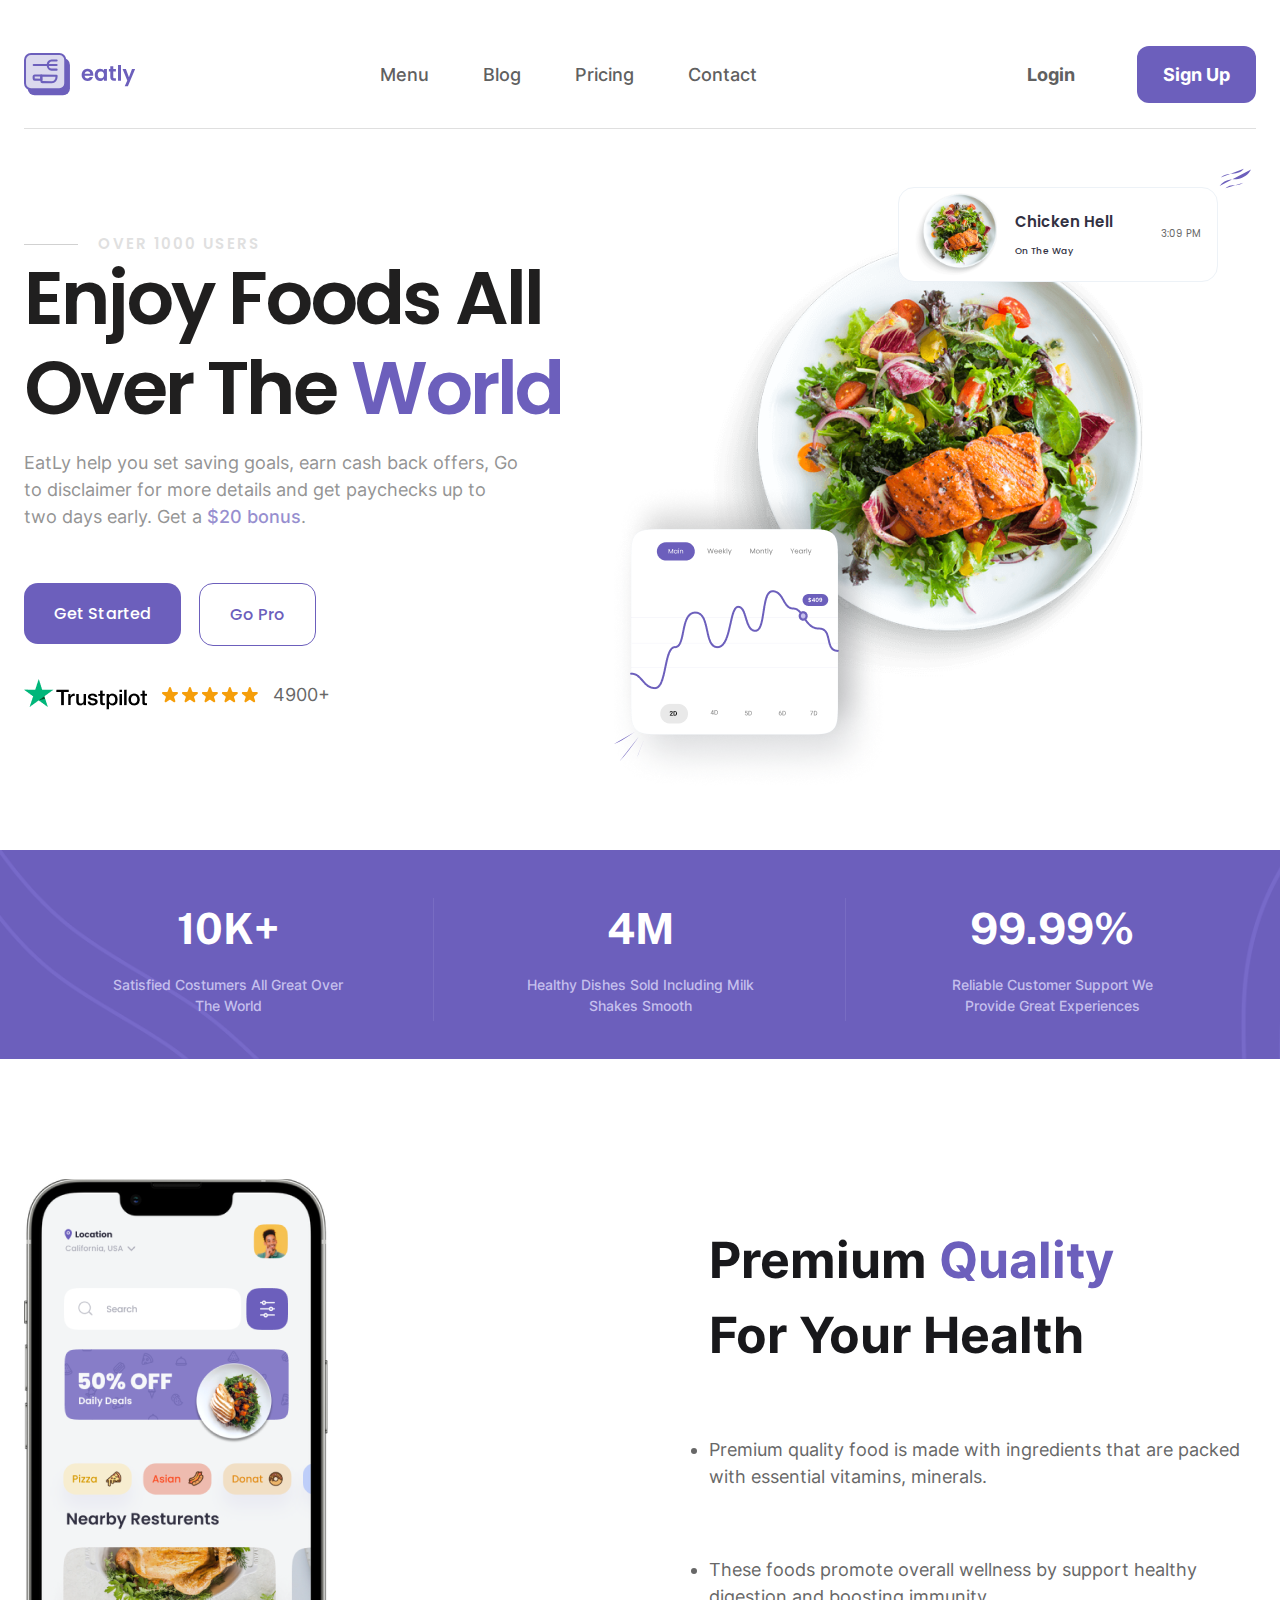
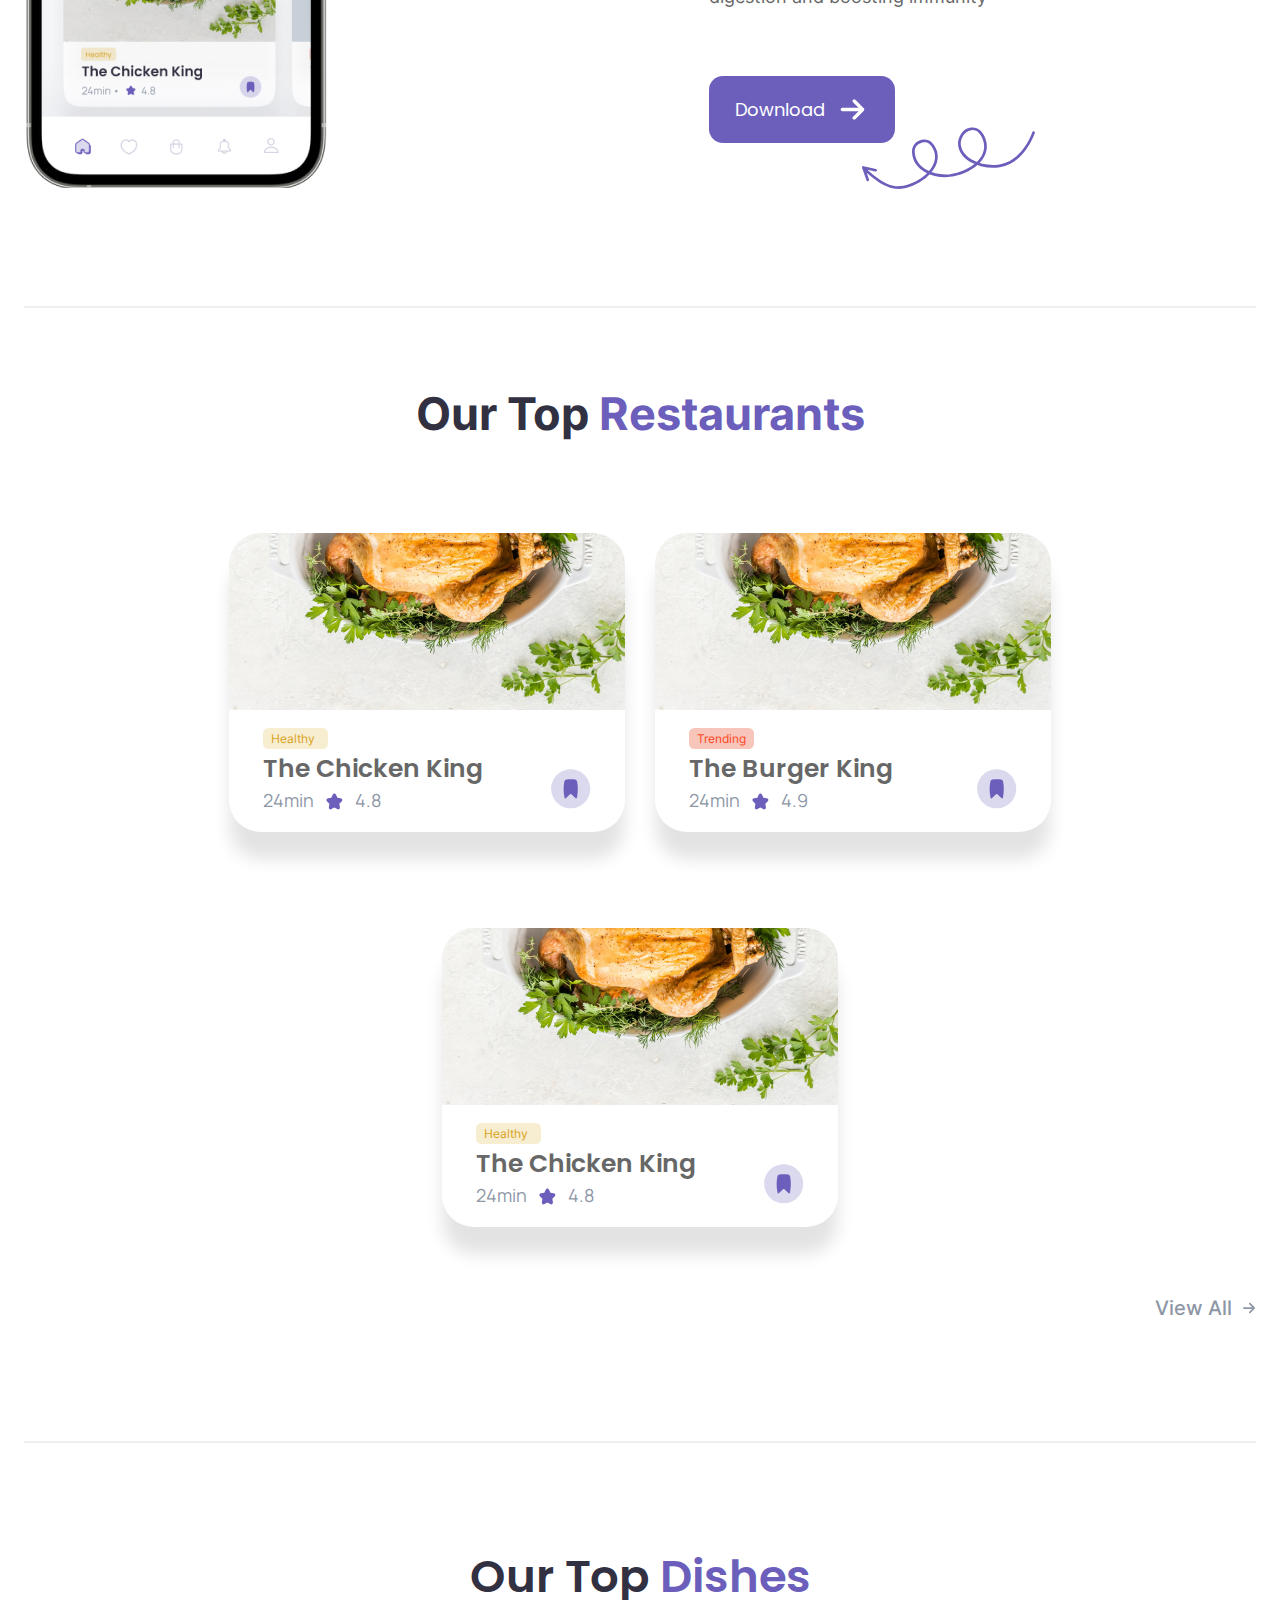
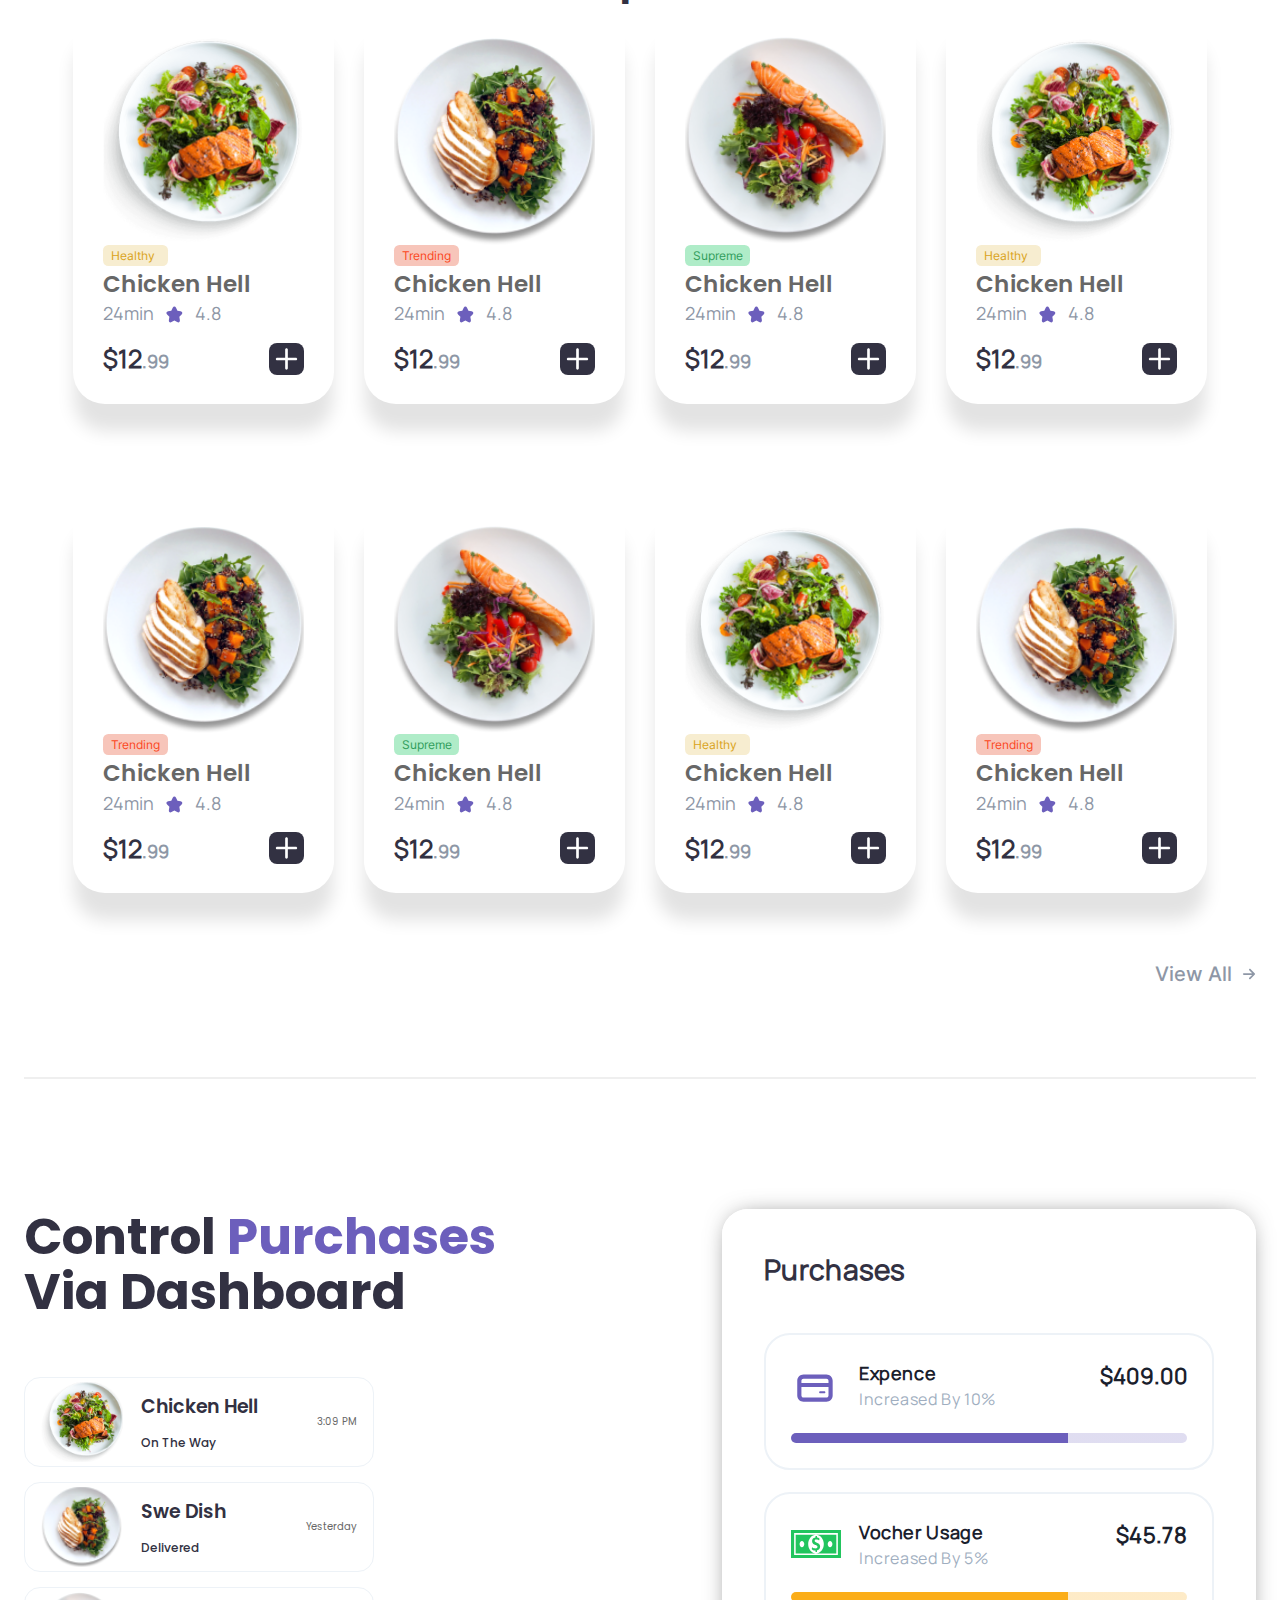
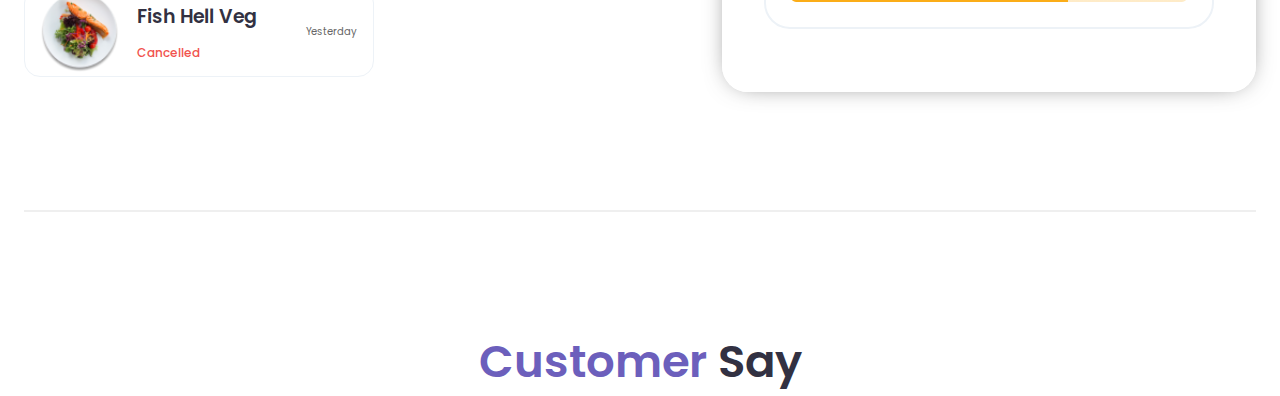
==== commit bef440c3: "Add files via upload" ====
--- a/index.html
+++ b/index.html
@@ -586,34 +586,47 @@
               <h2 class="control-section__title control-section__title--max">
                 Purchases
               </h2>
-              <div class="purchase-card__first-line">
-                <div class="purchase-card__content">
-                  <div class="purchase-card__test">
-                    <svg
-                      class="purchase-card__wallet"
-                      width="25px"
-                      height="25px"
-                    >
+              <div class="purchase-card__items">
+                <div class="purchase-card__expence">
+                  <div class="purchase-card__content">
+                    <svg class="purchase-card__wallet" width="50" height="50">
                       <use href="./images/icons.svg#icon-wallet"></use>
                     </svg>
-                  </div>
-                  <div class="purchase-card__main-text">
-                    <h3 class="purchase-card__title">Expense</h3>
-                    <p class="purchase-card__paragraph">Increased By 10%</p>
-                  </div>
-                  <p class="purchase-card__price">$409.00</p>
+                    <div class="purchase-card__column">
+                      <h3 class="purchase-card__title">Expence</h3>
+                      <p class="purchase-card__text">Increased By 10%</p>
+                    </div>
+                    <p class="purchase-card__price">$409.00</p>
+                  </div>
+                  <div class="purchase-card__line"></div>
                 </div>
               </div>
-              <div class="purchase-card__second-line">
-                <img src="" alt="" />
-                <div class="purchase-card__main-text">
-                  <h3 class="purchase-card__title">Vocher Usage</h3>
-                  <p class="purchase-card__paragraph">Increased By 5%</p>
+              <div class="purchase-card__items">
+                <div class="purchase-card__expence">
+                  <div class="purchase-card__content">
+                    <svg class="purchase-card__money" width="50" height="50">
+                      <use href="./images/icons.svg#icon-money"></use>
+                    </svg>
+                    <div class="purchase-card__column">
+                      <h3 class="purchase-card__title">Vocher Usage</h3>
+                      <p class="purchase-card__text">Increased By 5%</p>
+                    </div>
+                    <p class="purchase-card__price">$45.78</p>
+                  </div>
+                  <div
+                    class="purchase-card__line purchase-card__line--yellow"
+                  ></div>
                 </div>
-                <p class="purchase-card__price">$45.78</p>
               </div>
             </div>
           </div>
+        </div>
+      </section>
+      <section class="customer-section">
+        <div class="container">
+          <h2 class="customer-section__title">
+            Customer <span class="customer-section__span">Say</span>
+          </h2>
         </div>
       </section>
     </main>
--- a/css/main.min.css
+++ b/css/main.min.css
@@ -200,6 +200,9 @@
   --color-card-title: #1a202c;
   --color-card-text-1: #a0aec0;
   --color-card-border: #edf2f7;
+  --color-brand-purple-light: #6b5fbc36;
+  --color-secondary-yellow-light: #fbac183d;
+  --color-money: #22c55e;
 }
 
 .link {
@@ -208,6 +211,7 @@
   font-weight: 500;
   font-family: "Inter", sans-serif;
   text-transform: capitalize;
+  transition: color 0.2s;
 }
 .link:hover {
   color: var(--color-brand-purple);
@@ -217,8 +221,9 @@
   justify-content: flex-end;
   align-items: center;
   flex-shrink: 0;
-  gap: 20px;
+  gap: 10px;
   color: var(--color-card-grey);
+  transition: color 0.2s;
 }
 .link__button:hover {
   color: var(--color-brand-purple);
@@ -237,6 +242,7 @@
   background-color: var(--color-brand-purple);
   border-radius: 12px;
   cursor: pointer;
+  transition: background-color 0.2s;
 }
 .button:hover {
   background-color: var(--color-brand-dark);
@@ -244,6 +250,7 @@
 .button--transparent {
   color: var(--color-third-grey);
   background-color: transparent;
+  transition: color 0.2s, background-color 0.2s;
 }
 .button--transparent:hover {
   color: var(--color-brand-purple);
@@ -256,6 +263,7 @@
   color: var(--color-brand-purple);
   background-color: var(--color-primary-light);
   border: 1.5px solid var(--color-brand-purple);
+  transition: color 0.2s, background-color 0.2s, border 0.2s;
 }
 .button--white:hover {
   color: var(--color-brand-dark);
@@ -466,6 +474,7 @@
   align-items: center;
   gap: 14px;
   cursor: pointer;
+  transition: background-color 0.2s;
 }
 .quality-section__button:hover {
   background-color: var(--color-brand-dark);
@@ -527,6 +536,10 @@
   border-radius: 32px;
   box-shadow: 0px 28px 17px -1px rgb(227, 227, 227);
   margin-bottom: 66px;
+  transition: transform 0.2s;
+}
+.restaurants-card:hover {
+  transform: scale(1.05);
 }
 .restaurants-card__photo {
   border-radius: 32px 32px 0px 0px;
@@ -605,6 +618,10 @@
   box-shadow: 0px 28px 17px -1px rgb(227, 227, 227);
   padding: 26px 30px;
   margin-bottom: 66px;
+  transition: transform 0.2s;
+}
+.dishes-card:hover {
+  transform: scale(1.05);
 }
 .dishes-card__photo {
   width: 201px;
@@ -667,16 +684,28 @@
   border-radius: 8px;
   fill: var(--color-primary-light);
   background-color: var(--color-darkpurple);
+  transition: background-color 0.2s;
 }
 .plus:hover {
   background-color: var(--color-brand-purple);
 }
 
 .control-section {
-  padding-top: 100px;
+  padding: 100px 0 120px 0;
 }
 .control-section__container {
-  display: flex;
+  position: relative;
+  display: flex;
+  justify-content: space-between;
+}
+.control-section__container::after {
+  position: absolute;
+  bottom: -120px;
+  content: "";
+  width: 100%;
+  height: 2px;
+  background-color: var(--color-primary-lightgrey);
+  opacity: 0.15;
 }
 .control-section__title {
   color: var(--color-darkpurple);
@@ -695,6 +724,7 @@
   font-weight: 800;
   letter-spacing: 0.31px;
   line-height: 1.3;
+  margin-bottom: 24px;
 }
 .control-section__span {
   color: var(--color-brand-purple);
@@ -705,11 +735,16 @@
   gap: 18px;
   align-items: center;
   border-radius: 16px;
-  box-shadow: 0px 0px 20px -9px rgba(0, 0, 0, 0.75);
   max-width: 320px;
   padding: 4px 16px;
+  border: 0.2px solid var(--color-card-border);
   background-color: var(--color-primary-light);
   margin-bottom: 15px;
+  transition: box-shadow 0.2s, transform 0.2s;
+}
+.flow:hover {
+  box-shadow: 0px 0px 20px -9px rgba(0, 0, 0, 0.75);
+  transform: scale(1.1);
 }
 .flow--max {
   max-width: 350px;
@@ -760,53 +795,90 @@
 }
 
 .purchase-card {
+  display: flex;
+  flex-direction: column;
   border: 2px solid var(--color-primary-light);
   border-radius: 26px;
   box-shadow: 0px 0px 27px -11px rgba(0, 0, 0, 0.75);
-  padding: 45px 38px;
   width: 534px;
+  padding: 40px;
+  gap: 22px;
+}
+.purchase-card__items {
+  display: flex;
+  flex-direction: column;
+  border: 2px solid var(--color-card-border);
+  border-radius: 26px;
+  max-width: 534px;
+  gap: 22px;
+  transition: transform 0.2s;
+}
+.purchase-card__items:hover {
+  transform: scale(1.05);
+}
+.purchase-card__expence {
+  display: flex;
+  flex-direction: column;
+  padding: 25px;
+  gap: 22px;
 }
 .purchase-card__content {
   display: flex;
 }
-.purchase-card__first-line, .purchase-card__second-line {
-  border: 2px solid var(--color-card-border);
-  border-radius: 18px;
-  display: flex;
-  align-items: center;
-  padding: 26px;
-}
-.purchase-card__first-line {
-  margin-bottom: 22px;
-}
-.purchase-card__main-text {
+.purchase-card__column {
+  display: flex;
+  flex-direction: column;
   flex-grow: 1;
-  margin-bottom: 56px;
 }
 .purchase-card__title {
   color: var(--color-card-title);
   font-size: 18px;
   font-family: "Manrope", sans-serif;
+  font-weight: 800;
   letter-spacing: 0.62px;
-  font-weight: 800;
+}
+.purchase-card__text {
+  color: var(--color-card-text-1);
+  font-size: 16px;
+  font-family: "Manrope", sans-serif;
+  font-weight: 500;
+  letter-spacing: 0.62px;
 }
 .purchase-card__price {
   color: var(--color-card-title);
-  font-size: 21px;
-  font-weight: 800;
-  text-align: right;
+  font-size: 22px;
   font-family: "Manrope", sans-serif;
   letter-spacing: 0.31px;
-}
-.purchase-card__paragraph {
-  color: var(--color-card-text-1);
+  font-weight: 800;
 }
 .purchase-card__wallet {
   fill: var(--color-brand-purple);
-  border-radius: 50px;
-  background-color: var(--color-purple-light);
-  box-shadow: 0px 0px 0px 10px rgb(197, 191, 237);
-}
-.purchase-card__test {
-  padding-right: 18px;
+  margin-right: 18px;
+}
+.purchase-card__money {
+  fill: var(--color-money);
+  margin-right: 18px;
+}
+.purchase-card__line {
+  width: 100%;
+  height: 10px;
+  background-image: linear-gradient(to right, var(--color-brand-purple) 70%, var(--color-brand-purple-light) 70%);
+  border-radius: 78px;
+}
+.purchase-card__line--yellow {
+  background-image: linear-gradient(to right, var(--color-secondary-yellow) 70%, var(--color-secondary-yellow-light) 70%);
+}
+
+.customer-section {
+  padding-top: 116px;
+}
+.customer-section__title {
+  text-align: center;
+  font-size: 45px;
+  color: var(--color-brand-purple);
+  font-weight: 600;
+  font-family: "Poppins", sans-serif;
+}
+.customer-section__span {
+  color: var(--color-darkpurple);
 }/*# sourceMappingURL=main.min.css.map */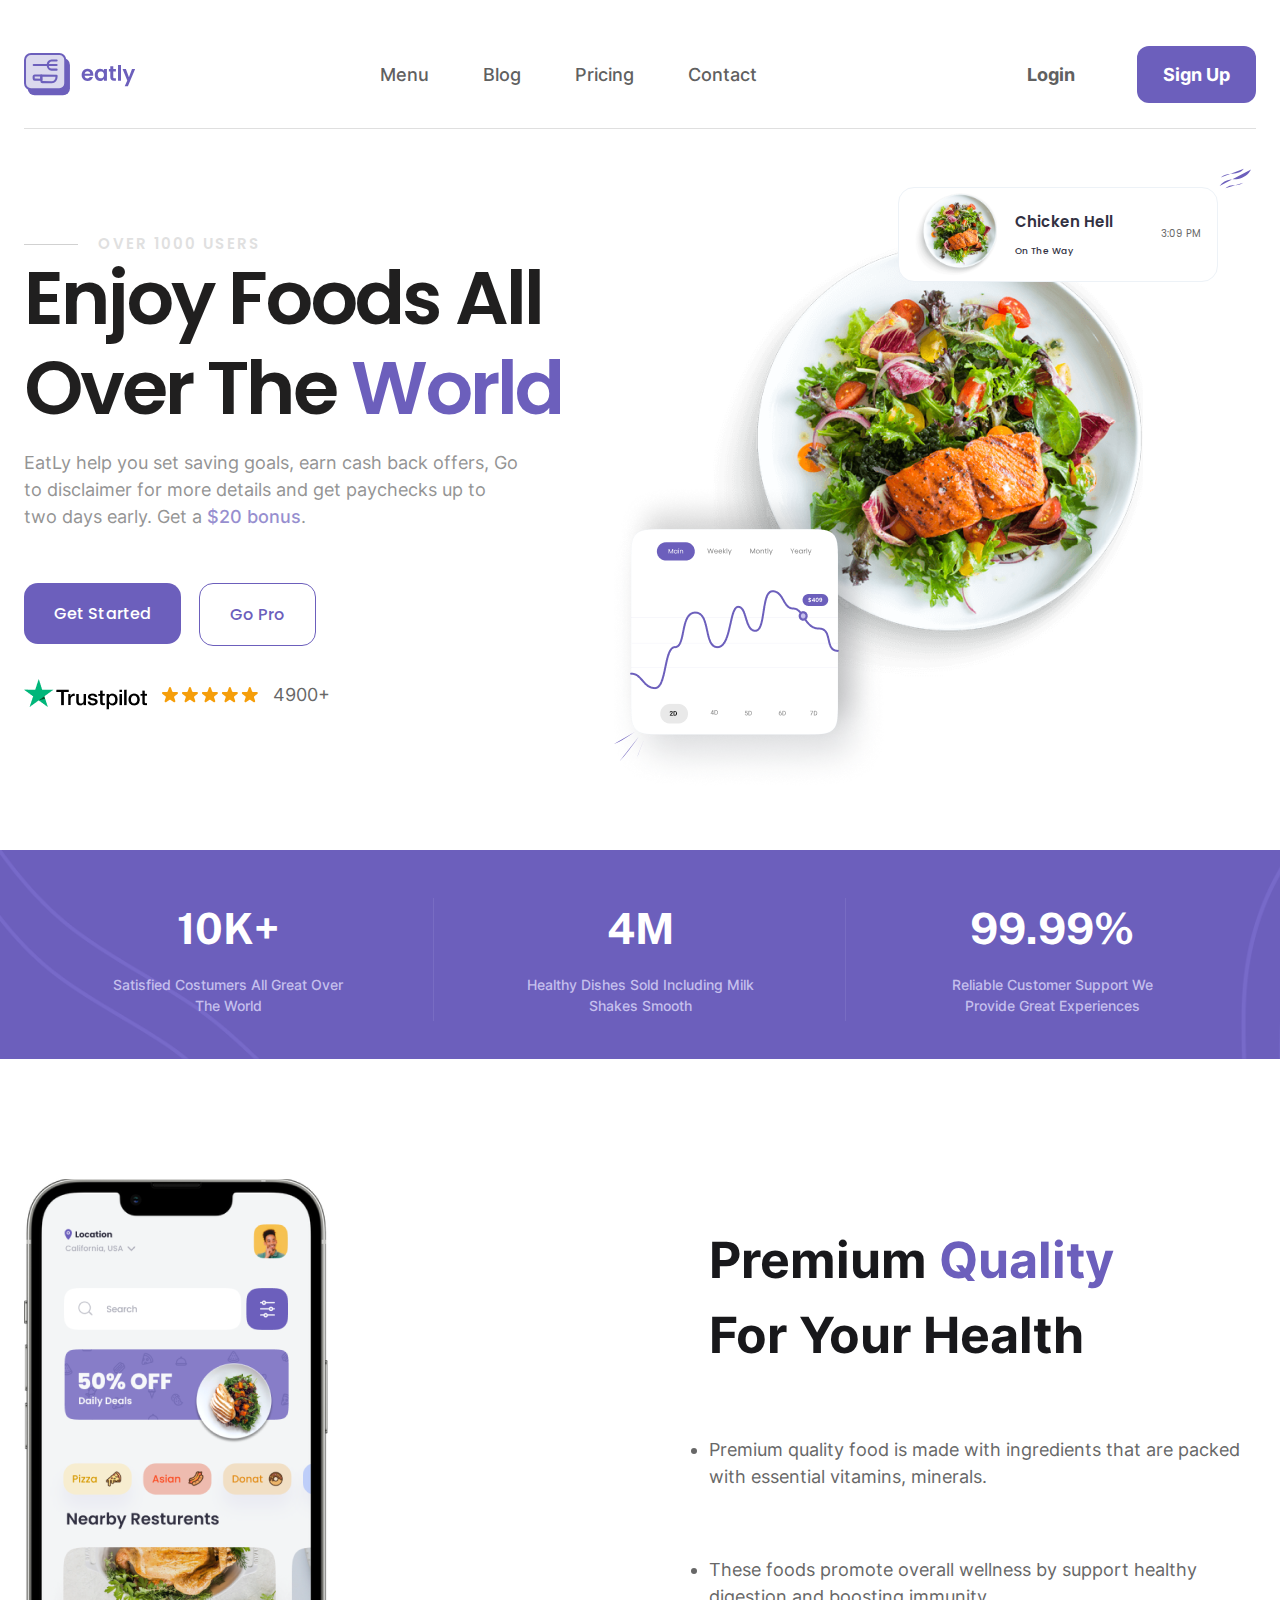
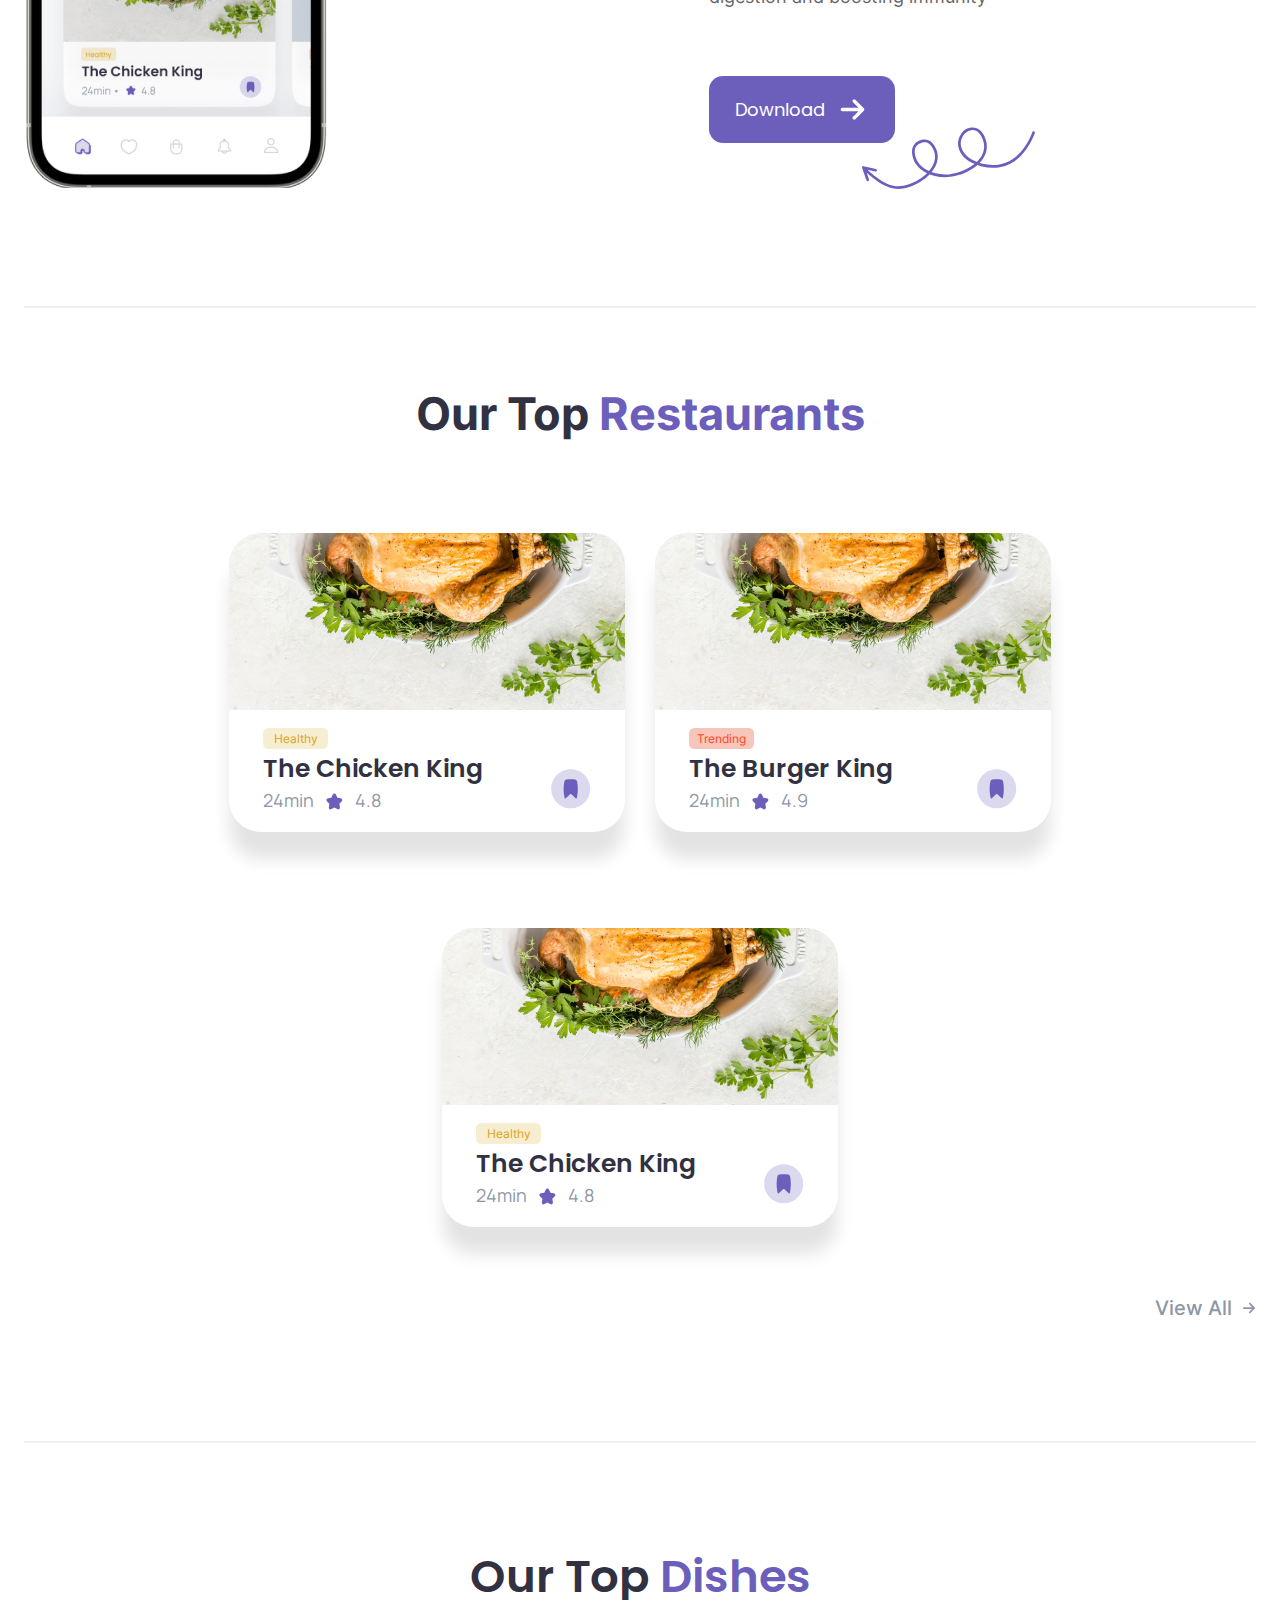
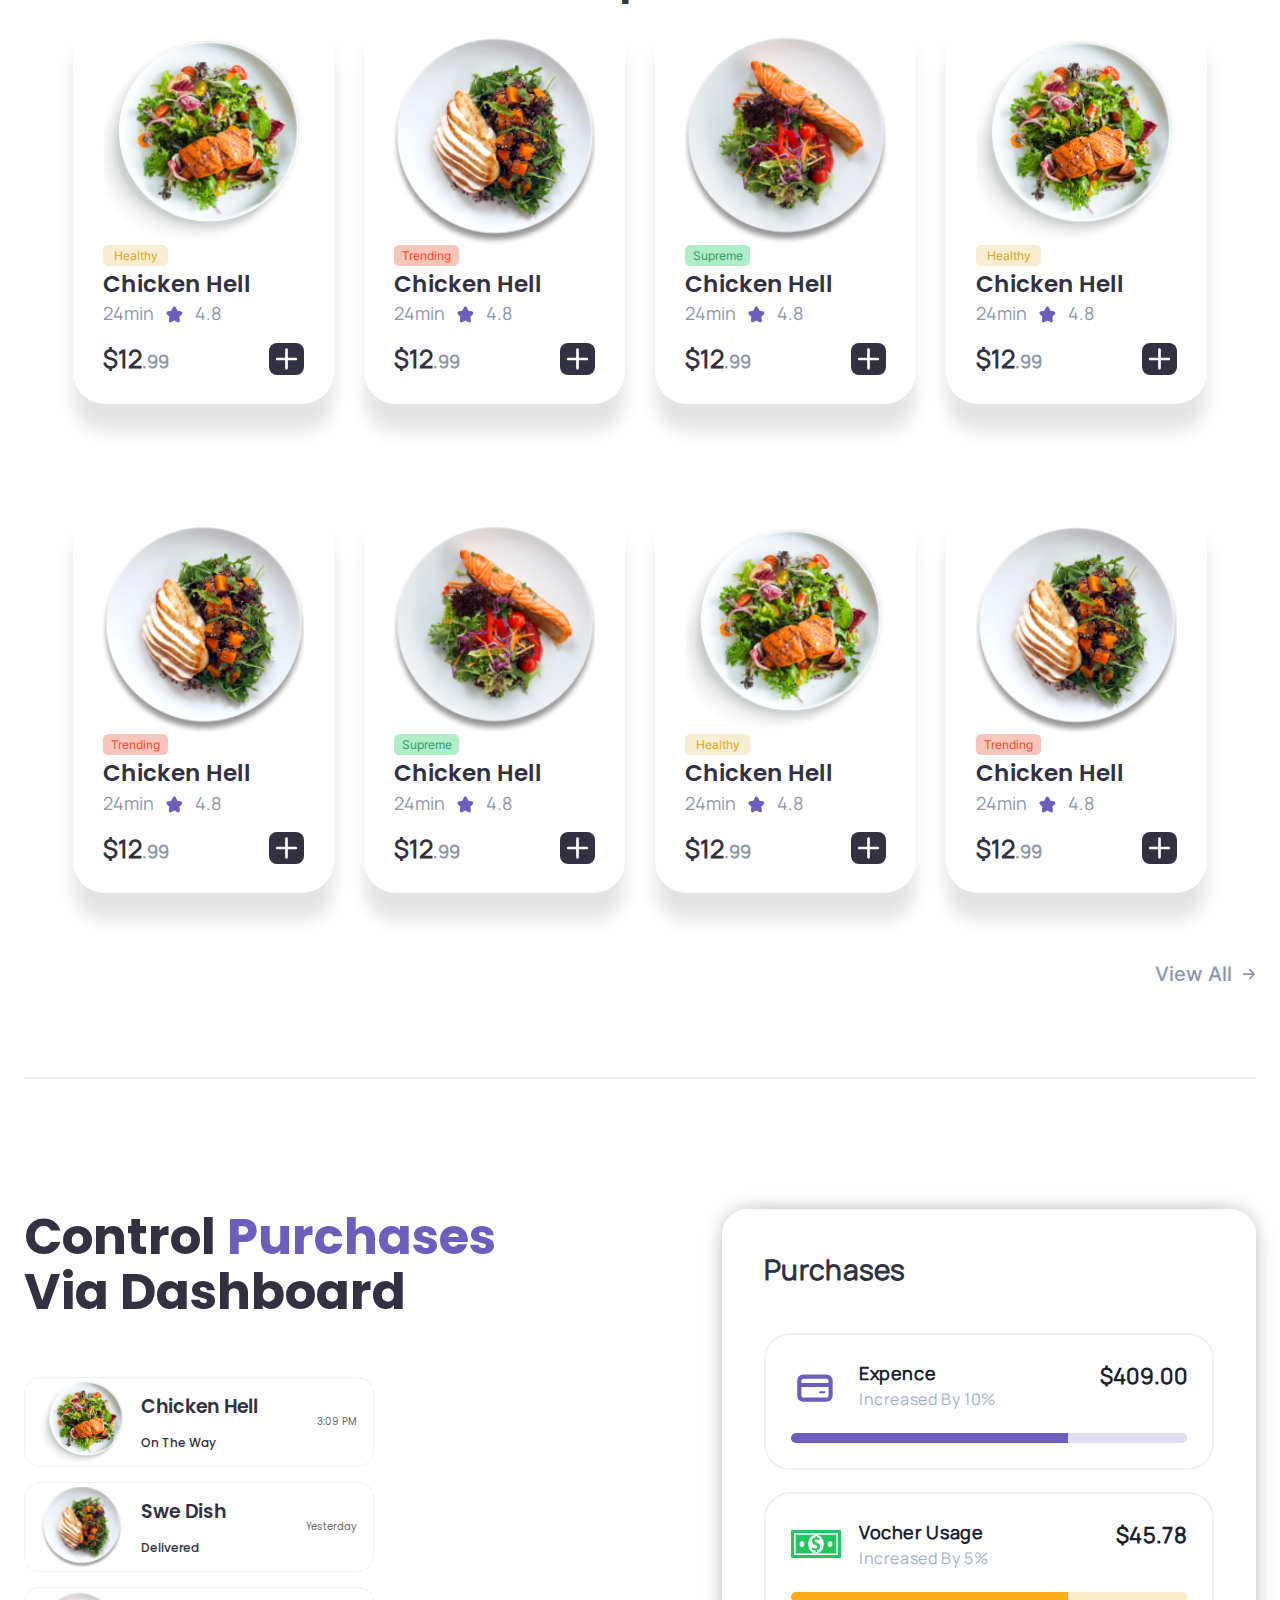
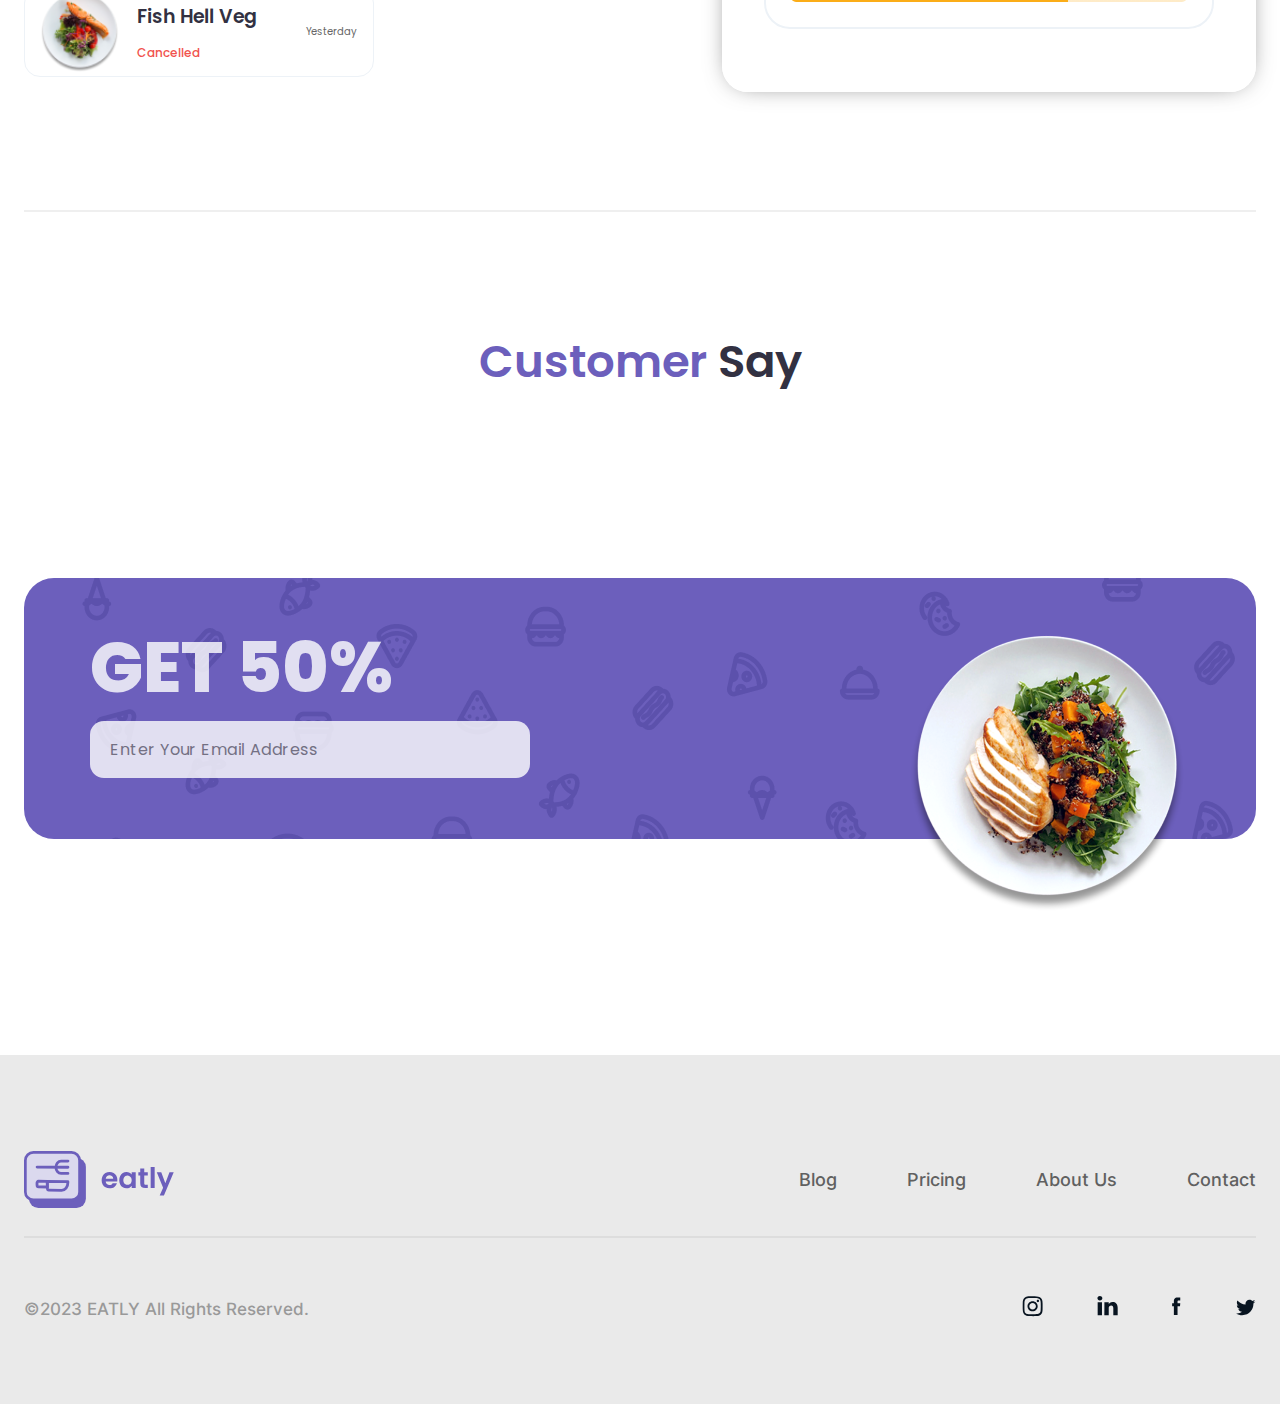
==== commit 9d7e129a: "Add files via upload" ====
--- a/index.html
+++ b/index.html
@@ -629,7 +629,91 @@
           </h2>
         </div>
       </section>
+      <section class="discount-section">
+        <div class="container">
+          <div class="discount-section__form">
+            <div class="discount-section__photo">
+              <img
+                class="discount-section__photo-item"
+                src="../images/discount-section-photo.png"
+                alt="food photo"
+              />
+            </div>
+            <h2 class="discount-section__title">GET 50%</h2>
+            <div class="input-group">
+              <input
+                class="input-group__input"
+                type="email"
+                placeholder=" Enter Your Email Address"
+                required
+                size="30"
+              />
+            </div>
+          </div>
+        </div>
+      </section>
     </main>
-    <footer></footer>
+    <footer class="footer">
+      <div class="container">
+        <div class="footer__container">
+          <div class="footer__upper">
+            <a href="./index.html">
+              <img
+                class="footer__logo"
+                src="../images/footer-logo.svg"
+                alt="logo"
+              />
+            </a>
+            <ul class="footer__menu">
+              <li>
+                <a class="link" href="#">Blog</a>
+              </li>
+              <li>
+                <a class="link" href="#">Pricing</a>
+              </li>
+              <li>
+                <a class="link" href="#">About Us</a>
+              </li>
+              <li>
+                <a class="link" href="#">Contact</a>
+              </li>
+            </ul>
+          </div>
+          <div class="footer__bottom">
+            <p class="footer__copy">&copy;2023 EATLY All Rights Reserved.</p>
+            <ul class="footer__social">
+              <li>
+                <a href="#">
+                  <svg class="social-icons" width="21" height="21">
+                    <use href="./images/icons.svg#icon-instagram"></use>
+                  </svg>
+                </a>
+              </li>
+              <li>
+                <a href="#">
+                  <svg class="social-icons" width="21" height="20">
+                    <use href="./images/icons.svg#icon-linkedin"></use>
+                  </svg>
+                </a>
+              </li>
+              <li>
+                <a href="#">
+                  <svg class="social-icons" width="9" height="21">
+                    <use href="./images/icons.svg#icon-facebook"></use>
+                  </svg>
+                </a>
+              </li>
+              <li>
+                <a href="#">
+                  <svg class="social-icons" width="21" height="17">
+                    <use href="./images/icons.svg#icon-twitter"></use>
+                  </svg>
+                </a>
+              </li>
+            </ul>
+          </div>
+        </div>
+      </div>
+    </footer>
   </body>
 </html>
--- a/css/main.min.css
+++ b/css/main.min.css
@@ -203,6 +203,10 @@
   --color-brand-purple-light: #6b5fbc36;
   --color-secondary-yellow-light: #fbac183d;
   --color-money: #22c55e;
+  --color-input-placeholder: #878787;
+  --color-footer: #eaeaea;
+  --color-footer-social: #081420;
+  --color-footer-copy: #999;
 }
 
 .link {
@@ -351,6 +355,10 @@
   position: absolute;
   bottom: -82px;
   left: -106px;
+  transition: transform 0.2s;
+}
+.hero-section__graph:hover {
+  transform: scale(1.05);
 }
 .hero-section__illustration-1-item {
   position: absolute;
@@ -552,12 +560,14 @@
   border-radius: 5.4px;
   background-color: var(--color-card-background);
   max-width: 65px;
+  text-align: center;
 }
 .restaurants-card__text--red {
   color: var(--color-card-red);
   background-color: var(--color-card-redbackground);
 }
 .restaurants-card__title {
+  color: var(--color-brand-dark);
   font-size: 25px;
   font-weight: 600;
   line-height: 1.6;
@@ -635,6 +645,7 @@
   border-radius: 5.4px;
   background-color: var(--color-card-background);
   max-width: 65px;
+  text-align: center;
 }
 .dishes-card__text--red {
   color: var(--color-card-red);
@@ -645,6 +656,7 @@
   background-color: var(--color-card-greenbackground);
 }
 .dishes-card__title {
+  color: var(--color-brand-dark);
   font-size: 23px;
   font-weight: 600;
   line-height: 1.6;
@@ -744,7 +756,7 @@
 }
 .flow:hover {
   box-shadow: 0px 0px 20px -9px rgba(0, 0, 0, 0.75);
-  transform: scale(1.1);
+  transform: scale(1.05);
 }
 .flow--max {
   max-width: 350px;
@@ -814,7 +826,7 @@
   transition: transform 0.2s;
 }
 .purchase-card__items:hover {
-  transform: scale(1.05);
+  transform: scale(1.04);
 }
 .purchase-card__expence {
   display: flex;
@@ -881,4 +893,101 @@
 }
 .customer-section__span {
   color: var(--color-darkpurple);
+}
+
+.discount-section {
+  padding-top: 182px;
+  padding-bottom: 216px;
+}
+.discount-section__form {
+  position: relative;
+  background-color: var(--color-brand-purple);
+  padding: 37px 66px 61px 66px;
+  border-radius: 30px;
+  background-image: url("../images/discount-section-bg.png");
+}
+.discount-section__title {
+  font-size: 70px;
+  font-weight: 800;
+  font-family: "Poppins", sans-serif;
+  line-height: normal;
+  color: var(--color-primary-light);
+  opacity: 0.8;
+}
+.discount-section__photo-item {
+  position: absolute;
+  bottom: -72px;
+  right: 72px;
+}
+
+.input-group__input {
+  position: relative;
+  font-size: 16px;
+  color: var(--color-input-placeholder);
+  letter-spacing: 0.44px;
+  text-transform: capitalize;
+  font-family: "Poppins", sans-serif;
+  border: 2px solid transparent;
+  border-radius: 14px;
+  background-color: var(--color-primary-light);
+  opacity: 0.8;
+  padding: 14px;
+  max-width: 440px;
+  width: 100%;
+}
+.input-group__input:focus-visible {
+  outline: var(--color-brand-dark);
+  border: 2px solid var(--color-brand-dark);
+}
+
+.footer {
+  padding: 96px 0px 80px 0px;
+  background-color: var(--color-footer);
+}
+.footer__container {
+  display: flex;
+  flex-direction: column;
+}
+.footer__upper {
+  position: relative;
+  padding-bottom: 30px;
+}
+.footer__upper::after {
+  position: absolute;
+  bottom: 0;
+  content: "";
+  width: 100%;
+  height: 2px;
+  background-color: var(--color-primary-lightgrey);
+  opacity: 0.15;
+}
+.footer__upper, .footer__bottom {
+  display: flex;
+  justify-content: space-between;
+  align-items: center;
+}
+.footer__bottom {
+  padding-top: 58px;
+}
+.footer__menu {
+  display: flex;
+  gap: 70px;
+}
+.footer__social {
+  display: flex;
+  gap: 54px;
+}
+.footer__copy {
+  color: var(--color-footer-copy);
+  font-size: 17px;
+  font-weight: 500;
+  line-height: 1.4;
+}
+
+.social-icons {
+  fill: var(--color-footer-social);
+  transition: fill 0.2s;
+}
+.social-icons:hover {
+  fill: var(--color-brand-purple);
 }/*# sourceMappingURL=main.min.css.map */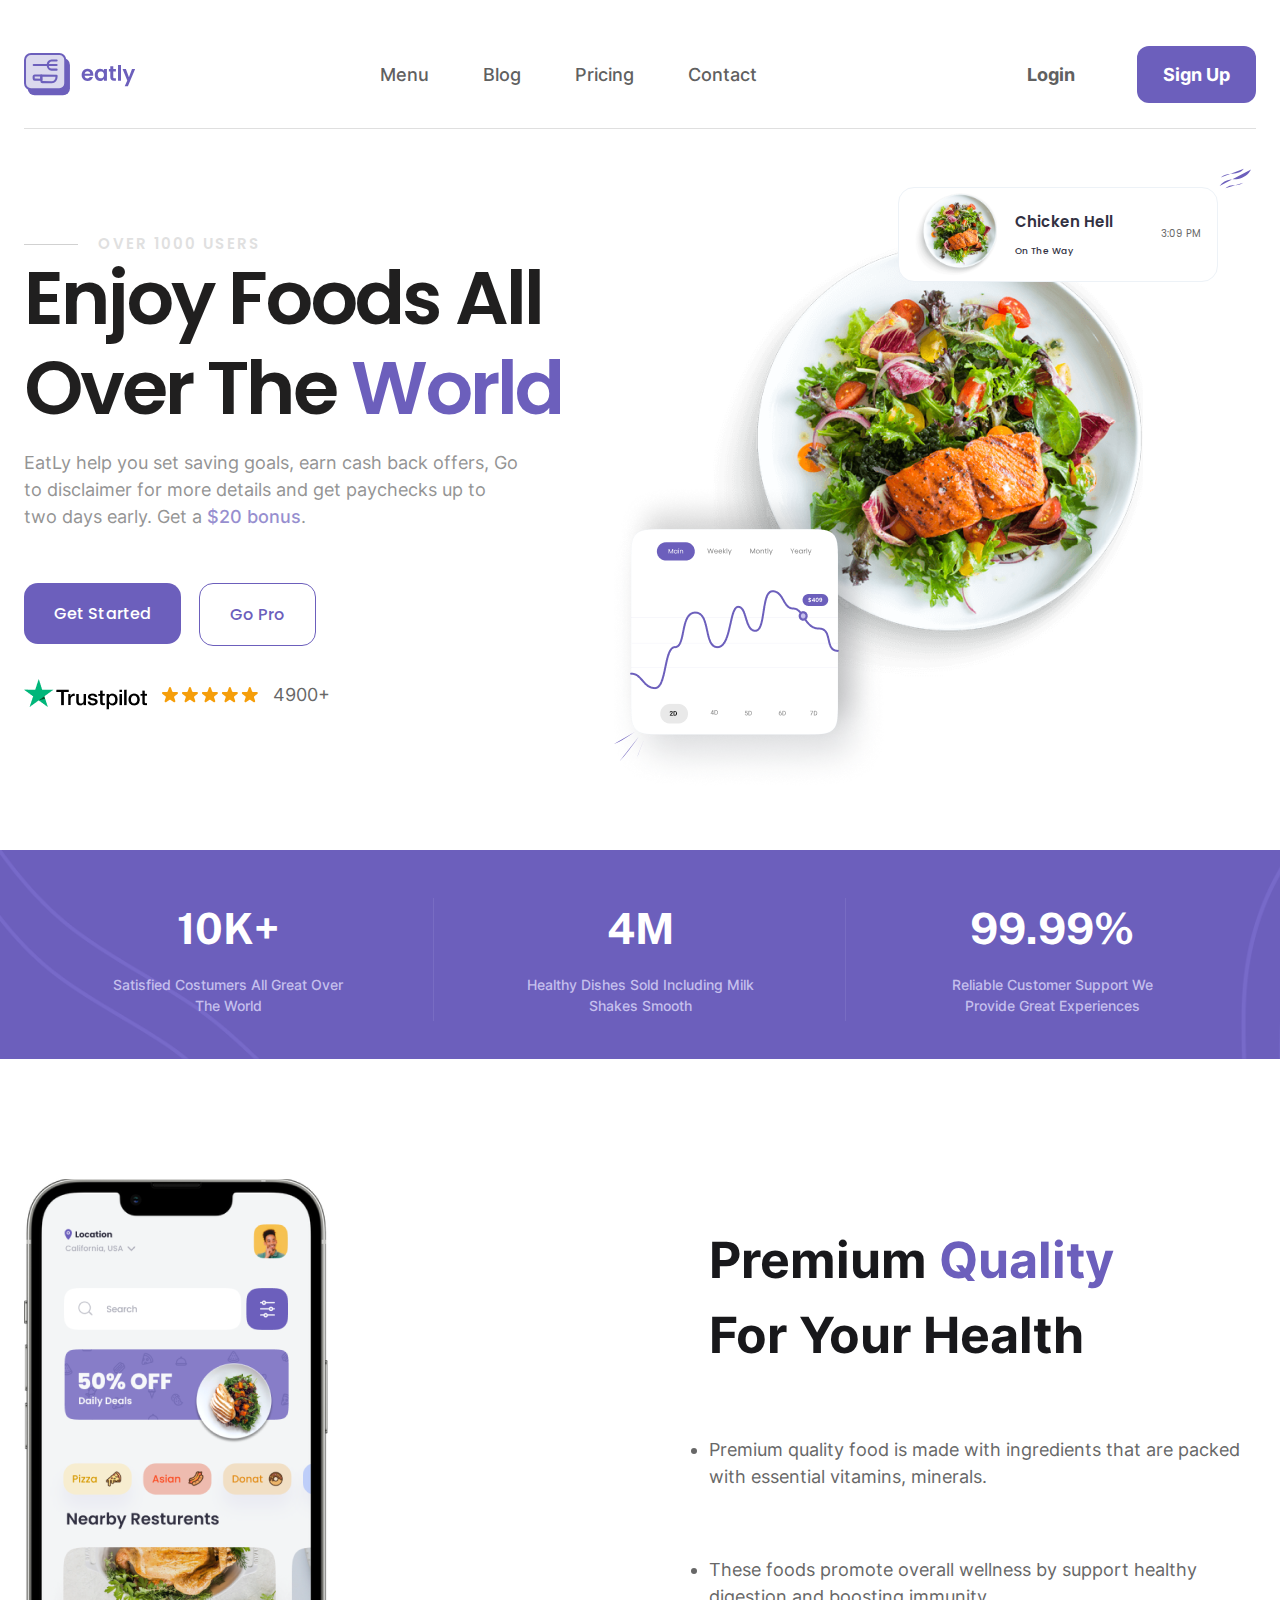
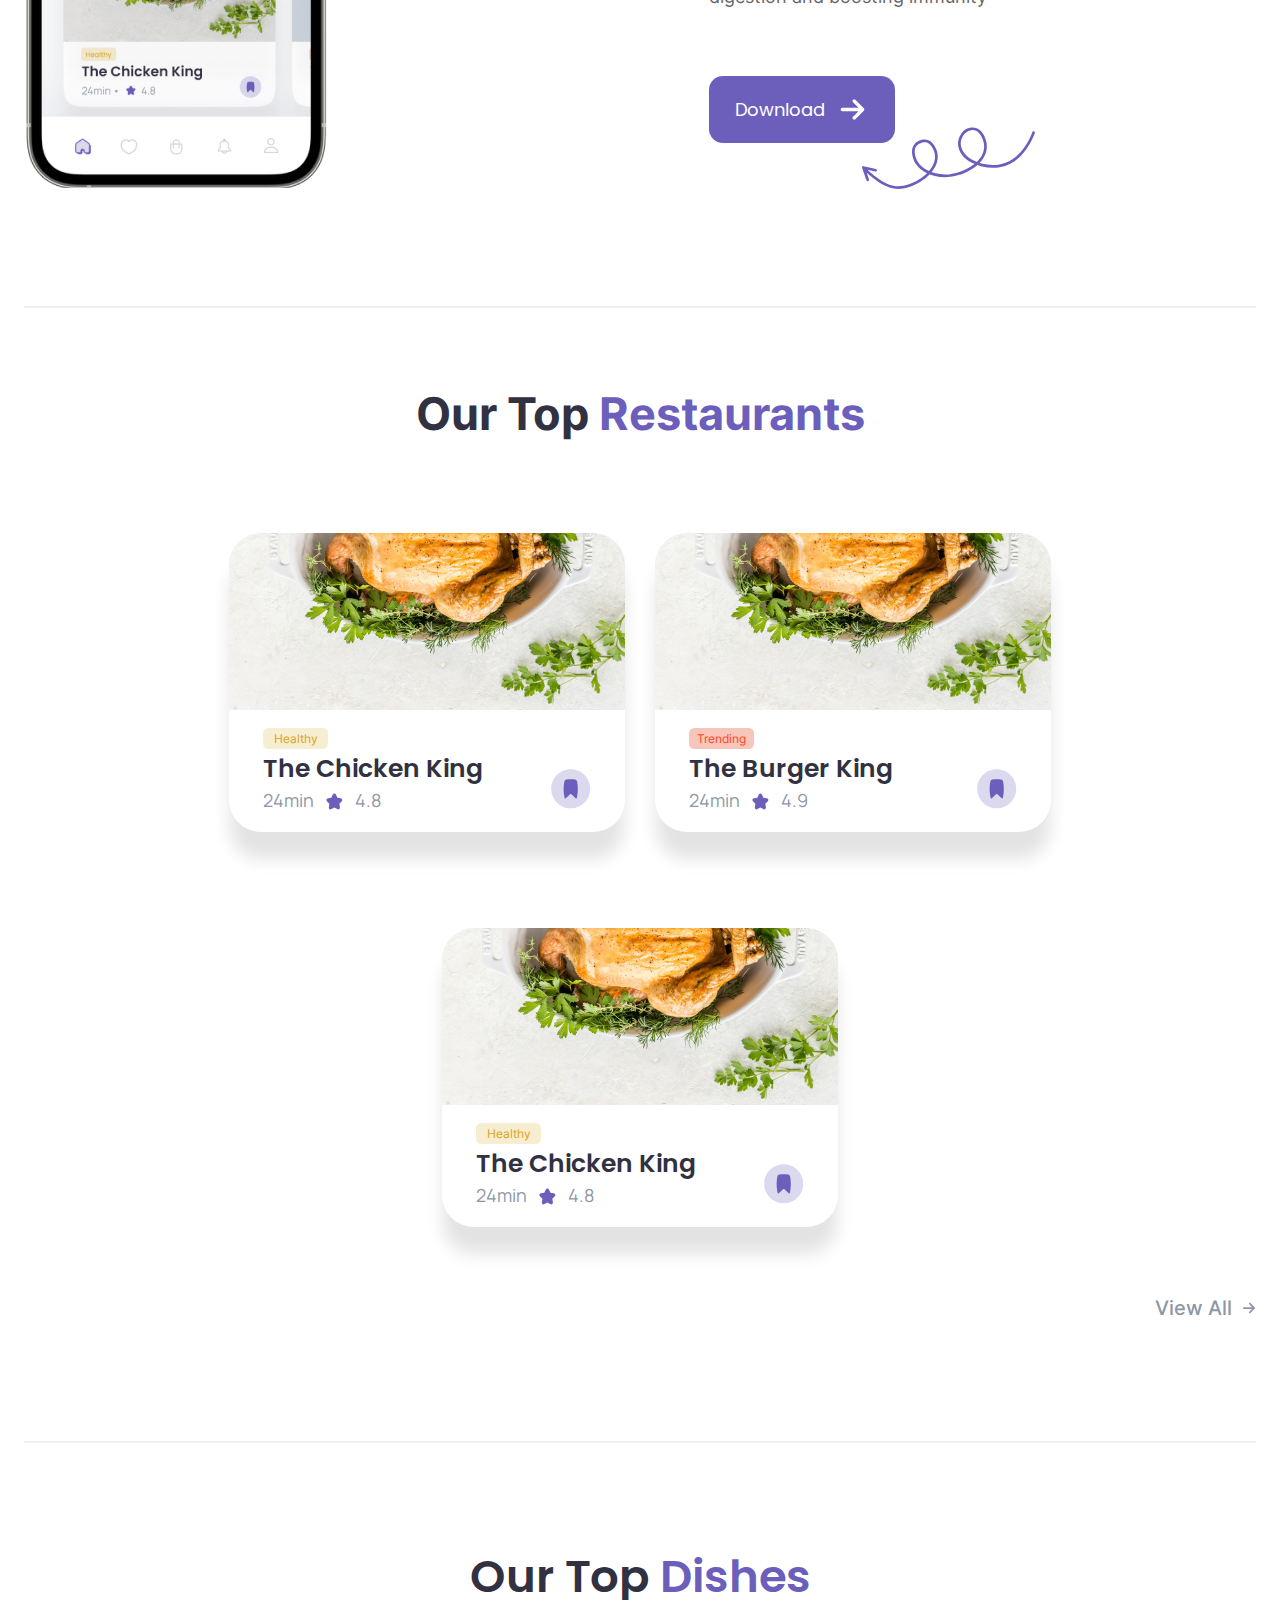
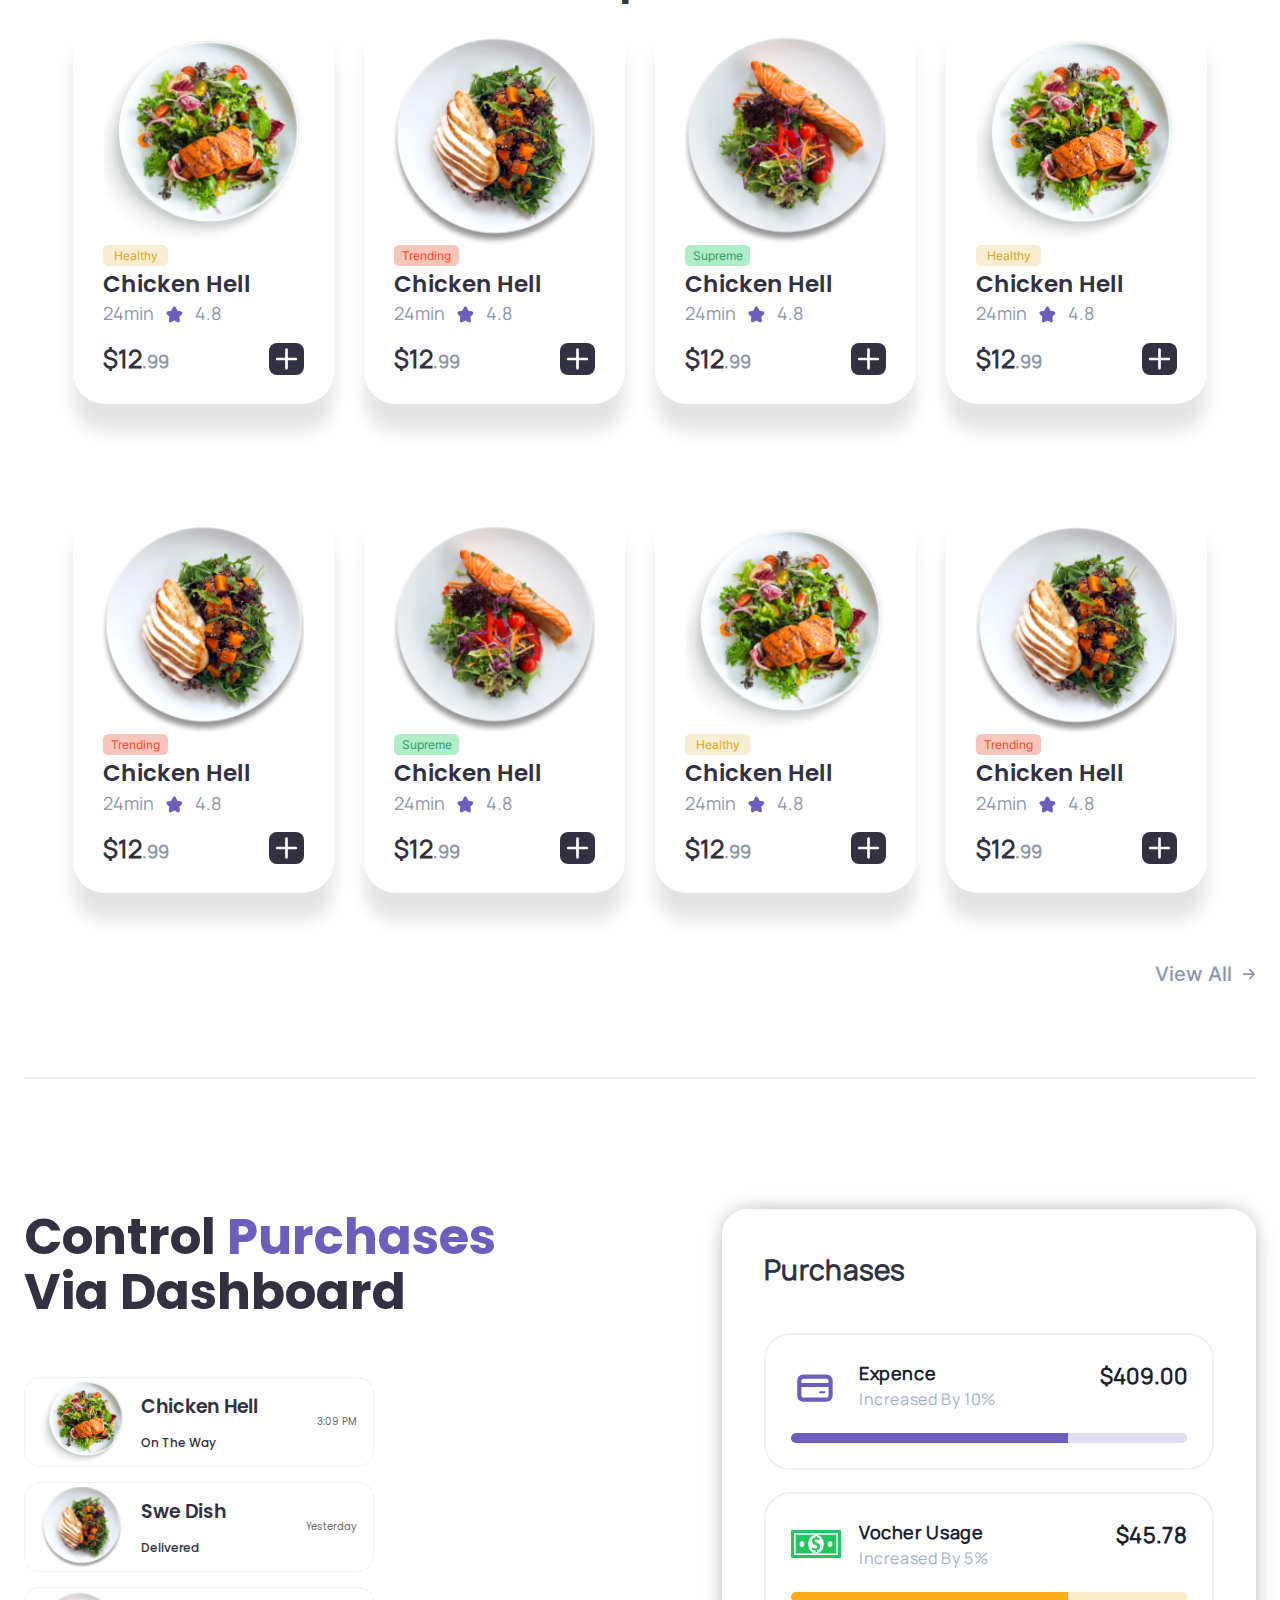
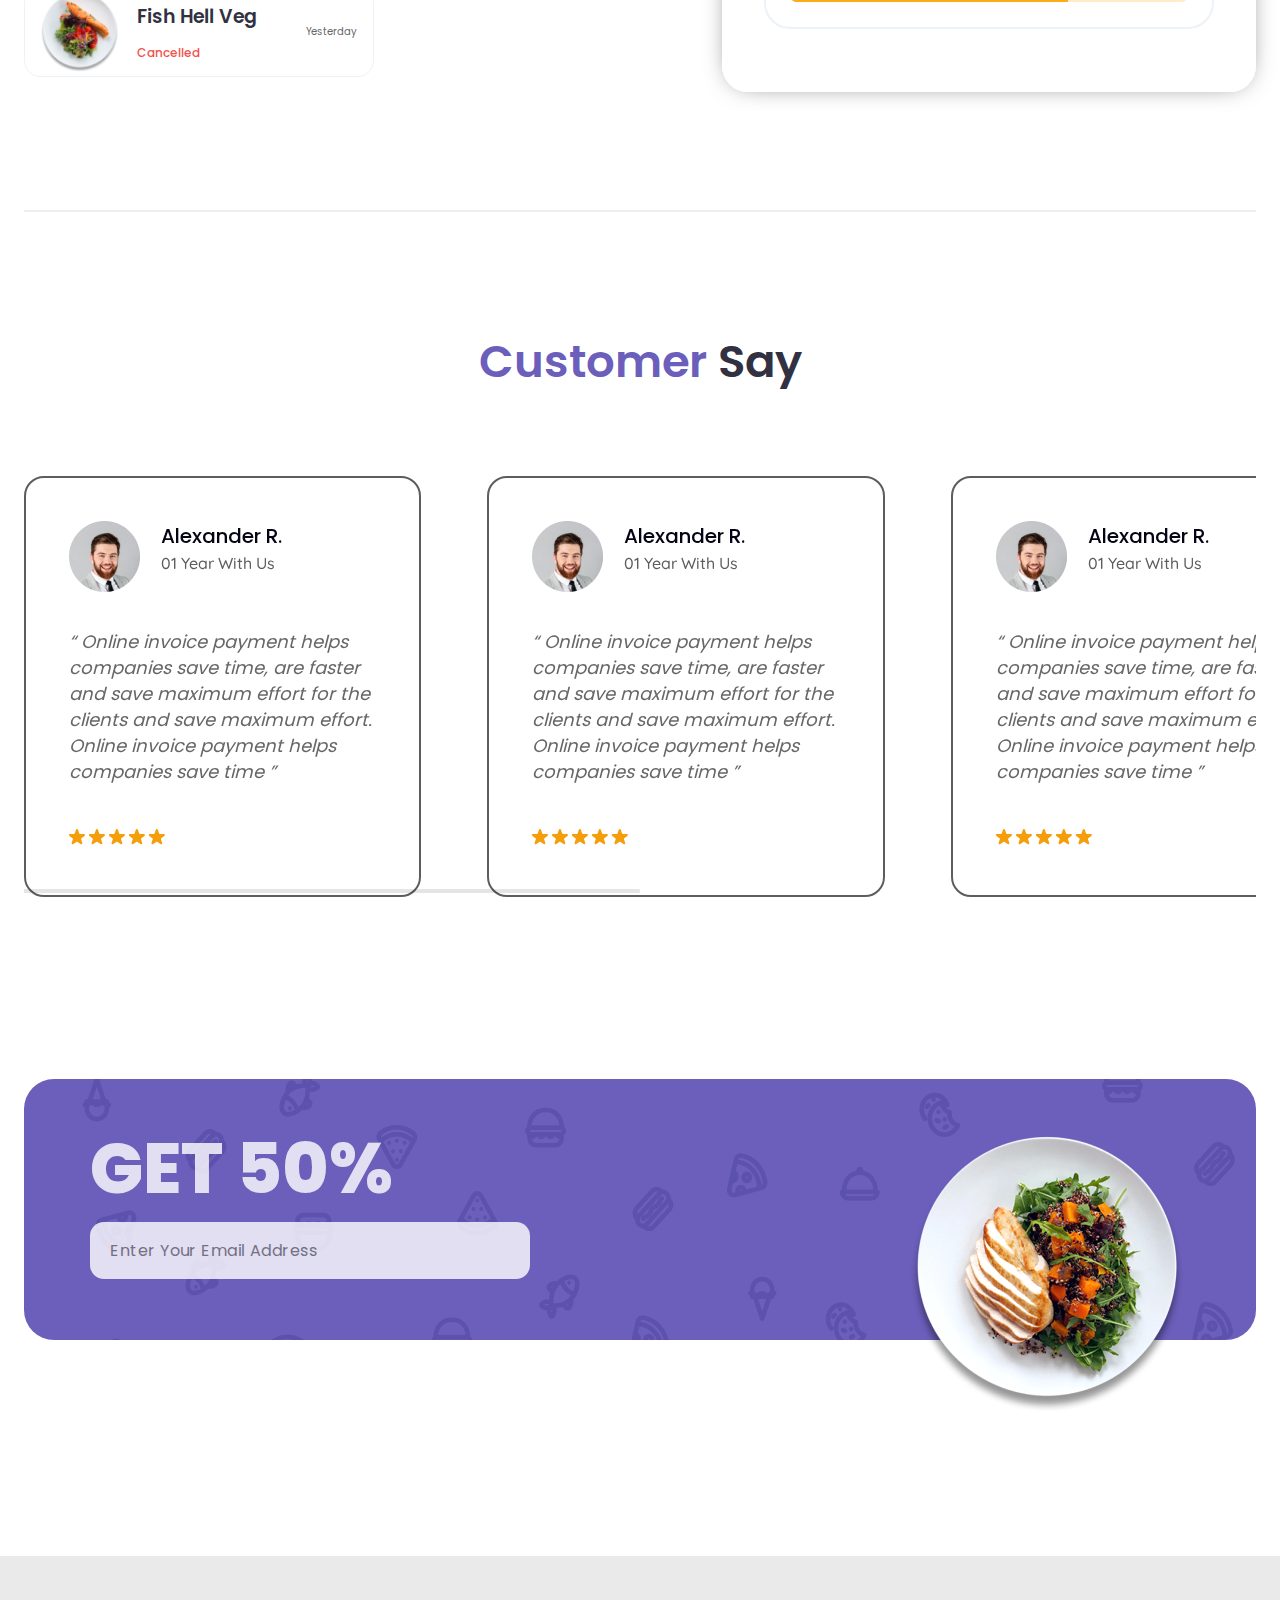
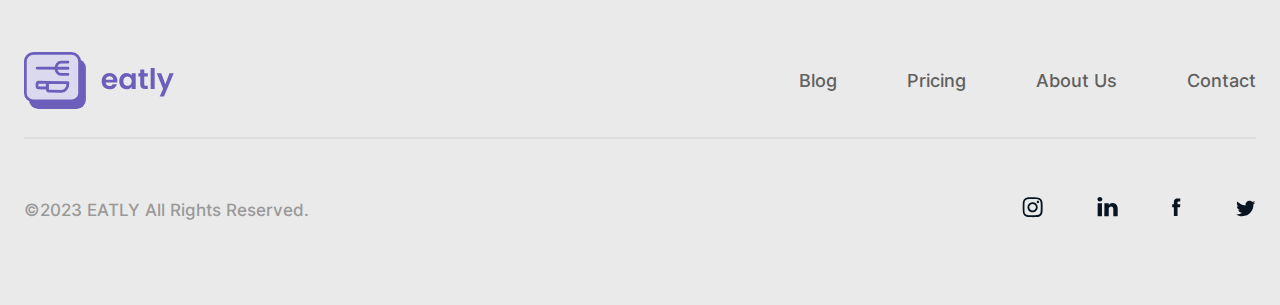
==== commit 5f7d46d7: "Add files via upload" ====
--- a/index.html
+++ b/index.html
@@ -5,6 +5,10 @@
     <meta name="viewport" content="width=device-width, initial-scale=1.0" />
     <title>Eatly</title>
     <link rel="stylesheet" href="./css/main.min.css" />
+    <link
+      rel="stylesheet"
+      href="https://cdn.jsdelivr.net/npm/swiper@10/swiper-bundle.min.css"
+    />
   </head>
   <body>
     <header class="header">
@@ -627,6 +631,115 @@
           <h2 class="customer-section__title">
             Customer <span class="customer-section__span">Say</span>
           </h2>
+          <div class="swiper">
+            <div class="swiper-wrapper">
+              <!-- Slides -->
+              <div class="customer-card swiper-slide">
+                <div class="customer-card__upper">
+                  <img src="../images/customer-photo.png" alt="" />
+                  <div class="customer-card_upper-main">
+                    <h2 class="customer-card__title">Alexander R.</h2>
+                    <p class="customer-card__text">01 Year With Us</p>
+                  </div>
+                </div>
+                <p class="customer-card__review">
+                  “ Online invoice payment helps companies save time, are faster
+                  and save maximum effort for the clients and save maximum
+                  effort. Online invoice payment helps companies save time ”
+                </p>
+                <svg class="stars" width="96" height="16">
+                  <use href="./images/icons.svg#icon-Star"></use>
+                </svg>
+              </div>
+              <div class="customer-card swiper-slide">
+                <div class="customer-card__upper">
+                  <img src="../images/customer-photo.png" alt="" />
+                  <div class="customer-card_upper-main">
+                    <h2 class="customer-card__title">Alexander R.</h2>
+                    <p class="customer-card__text">01 Year With Us</p>
+                  </div>
+                </div>
+                <p class="customer-card__review">
+                  “ Online invoice payment helps companies save time, are faster
+                  and save maximum effort for the clients and save maximum
+                  effort. Online invoice payment helps companies save time ”
+                </p>
+                <svg class="stars" width="96" height="16">
+                  <use href="./images/icons.svg#icon-Star"></use>
+                </svg>
+              </div>
+              <div class="customer-card swiper-slide">
+                <div class="customer-card__upper">
+                  <img src="../images/customer-photo.png" alt="" />
+                  <div class="customer-card_upper-main">
+                    <h2 class="customer-card__title">Alexander R.</h2>
+                    <p class="customer-card__text">01 Year With Us</p>
+                  </div>
+                </div>
+                <p class="customer-card__review">
+                  “ Online invoice payment helps companies save time, are faster
+                  and save maximum effort for the clients and save maximum
+                  effort. Online invoice payment helps companies save time ”
+                </p>
+                <svg class="stars" width="96" height="16">
+                  <use href="./images/icons.svg#icon-Star"></use>
+                </svg>
+              </div>
+              <div class="customer-card swiper-slide">
+                <div class="customer-card__upper">
+                  <img src="../images/customer-photo.png" alt="" />
+                  <div class="customer-card_upper-main">
+                    <h2 class="customer-card__title">Alexander R.</h2>
+                    <p class="customer-card__text">01 Year With Us</p>
+                  </div>
+                </div>
+                <p class="customer-card__review">
+                  “ Online invoice payment helps companies save time, are faster
+                  and save maximum effort for the clients and save maximum
+                  effort. Online invoice payment helps companies save time ”
+                </p>
+                <svg class="stars" width="96" height="16">
+                  <use href="./images/icons.svg#icon-Star"></use>
+                </svg>
+              </div>
+              <div class="customer-card swiper-slide">
+                <div class="customer-card__upper">
+                  <img src="../images/customer-photo.png" alt="" />
+                  <div class="customer-card_upper-main">
+                    <h2 class="customer-card__title">Alexander R.</h2>
+                    <p class="customer-card__text">01 Year With Us</p>
+                  </div>
+                </div>
+                <p class="customer-card__review">
+                  “ Online invoice payment helps companies save time, are faster
+                  and save maximum effort for the clients and save maximum
+                  effort. Online invoice payment helps companies save time ”
+                </p>
+                <svg class="stars" width="96" height="16">
+                  <use href="./images/icons.svg#icon-Star"></use>
+                </svg>
+              </div>
+              <div class="customer-card swiper-slide">
+                <div class="customer-card__upper">
+                  <img src="../images/customer-photo.png" alt="" />
+                  <div class="customer-card_upper-main">
+                    <h2 class="customer-card__title">Alexander R.</h2>
+                    <p class="customer-card__text">01 Year With Us</p>
+                  </div>
+                </div>
+                <p class="customer-card__review">
+                  “ Online invoice payment helps companies save time, are faster
+                  and save maximum effort for the clients and save maximum
+                  effort. Online invoice payment helps companies save time ”
+                </p>
+                <svg class="stars" width="96" height="16">
+                  <use href="./images/icons.svg#icon-Star"></use>
+                </svg>
+              </div>
+            </div>
+            <div class="swiper-scrollbar"></div>
+            <!-- If we need scrollbar -->
+          </div>
         </div>
       </section>
       <section class="discount-section">
@@ -715,5 +828,8 @@
         </div>
       </div>
     </footer>
+
+    <script src="https://cdn.jsdelivr.net/npm/swiper@10/swiper-bundle.min.js"></script>
+    <script src="./js/customer-slider.js"></script>
   </body>
 </html>
--- a/css/main.min.css
+++ b/css/main.min.css
@@ -175,6 +175,20 @@
   font-style: normal;
   font-weight: 400;
   src: url("../fonts/manrope-v14-latin-regular.woff2") format("woff2");
+}
+@font-face {
+  font-display: swap;
+  font-family: "Quicksand";
+  font-style: normal;
+  font-weight: 400;
+  src: url("../fonts/quicksand-v30-latin-regular.woff2") format("woff2");
+}
+@font-face {
+  font-display: swap;
+  font-family: "Quicksand";
+  font-style: normal;
+  font-weight: 500;
+  src: url("../fonts/quicksand-v30-latin-500.woff2") format("woff2");
 }
 :root {
   --color-brand-purple: #6c5fbc;
@@ -207,6 +221,8 @@
   --color-footer: #eaeaea;
   --color-footer-social: #081420;
   --color-footer-copy: #999;
+  --color-review-card: #030314;
+  --color-review-text: #5e5d5d;
 }
 
 .link {
@@ -890,6 +906,7 @@
   color: var(--color-brand-purple);
   font-weight: 600;
   font-family: "Poppins", sans-serif;
+  margin-bottom: 80px;
 }
 .customer-section__span {
   color: var(--color-darkpurple);
@@ -990,4 +1007,56 @@
 }
 .social-icons:hover {
   fill: var(--color-brand-purple);
+}
+
+.customer-card {
+  border: 2px solid var(--color-review-text);
+  border-radius: 20px;
+  padding: 43px;
+  max-width: 528px;
+  width: 100%;
+}
+.customer-card__upper {
+  display: flex;
+  gap: 20px;
+  margin-bottom: 36px;
+}
+.customer-card .customer-card_upper-main {
+  display: flex;
+  flex-direction: column;
+}
+.customer-card__title {
+  color: var(--color-review-card);
+  font-size: 20px;
+  font-weight: 500;
+  font-family: "Poppins", sans-serif;
+}
+.customer-card__text {
+  color: var(--color-review-text);
+  font-size: 16px;
+  font-weight: 500;
+  font-family: "Quicksand", sans-serif;
+}
+.customer-card__review {
+  max-width: 442px;
+  font-style: italic;
+  line-height: 1.45;
+  font-family: "Poppins", sans-serif;
+  margin-bottom: 40px;
+}
+
+.swiper-wrapper {
+  display: flex;
+  gap: 46px;
+}
+
+.swiper-scrollbar {
+  background-color: var(--color-brand-purple);
+  border-radius: 2px;
+  height: 11px;
+  width: 667px;
+  bottom: 0;
+  left: 70%;
+  transform: translateX(-50%);
+  margin-top: 20px;
 }/*# sourceMappingURL=main.min.css.map */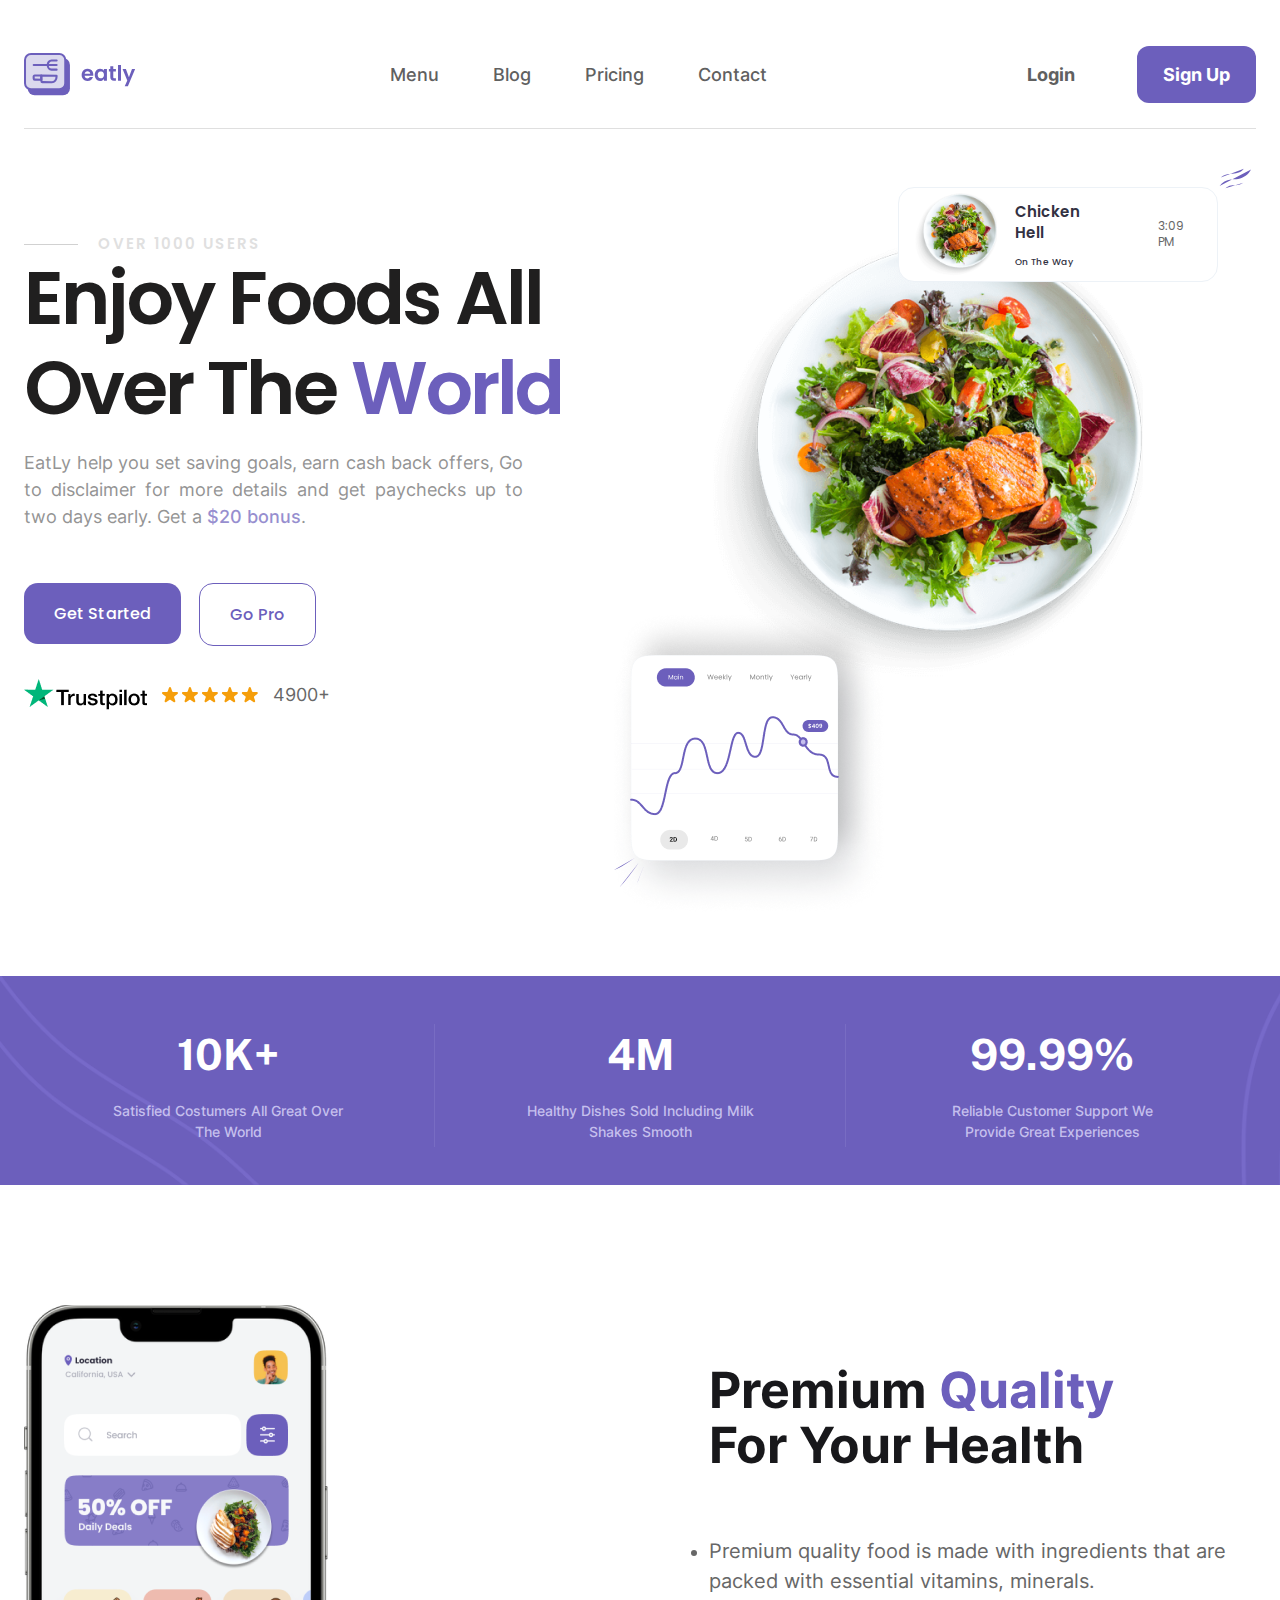
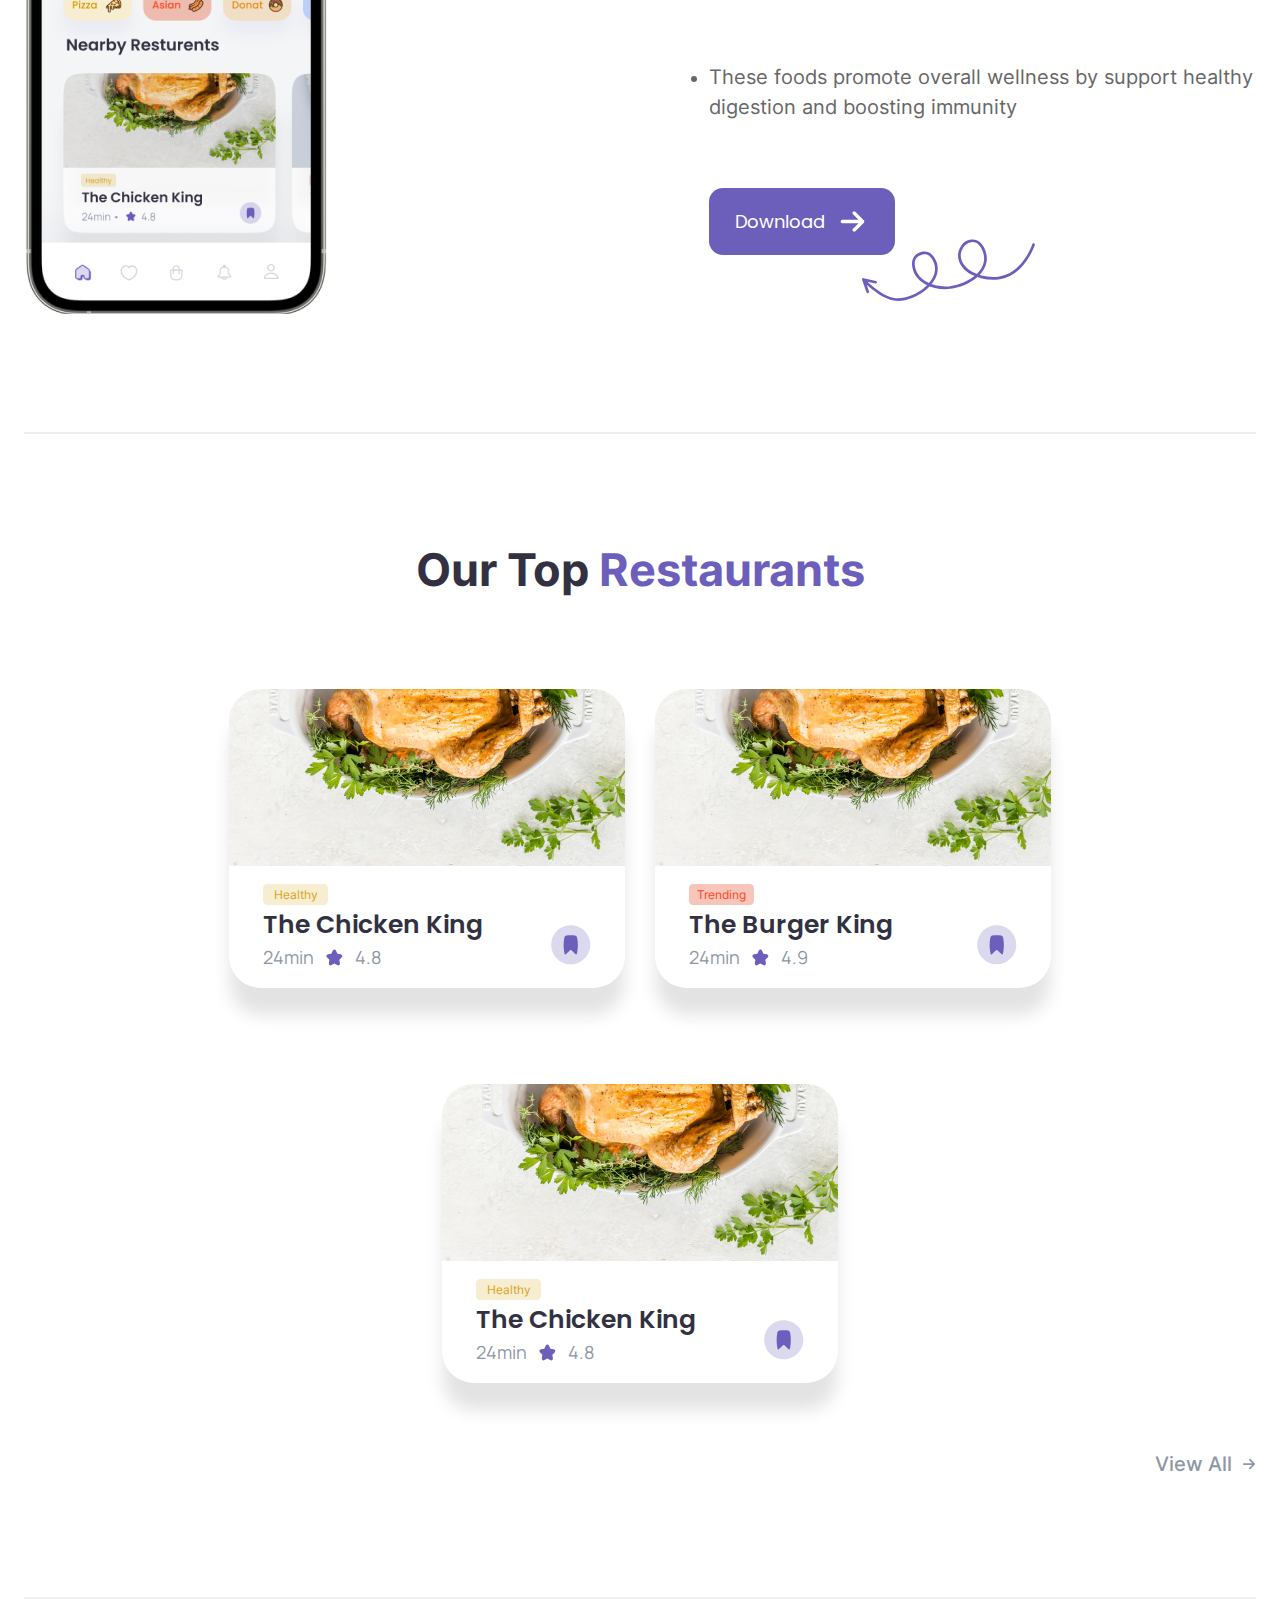
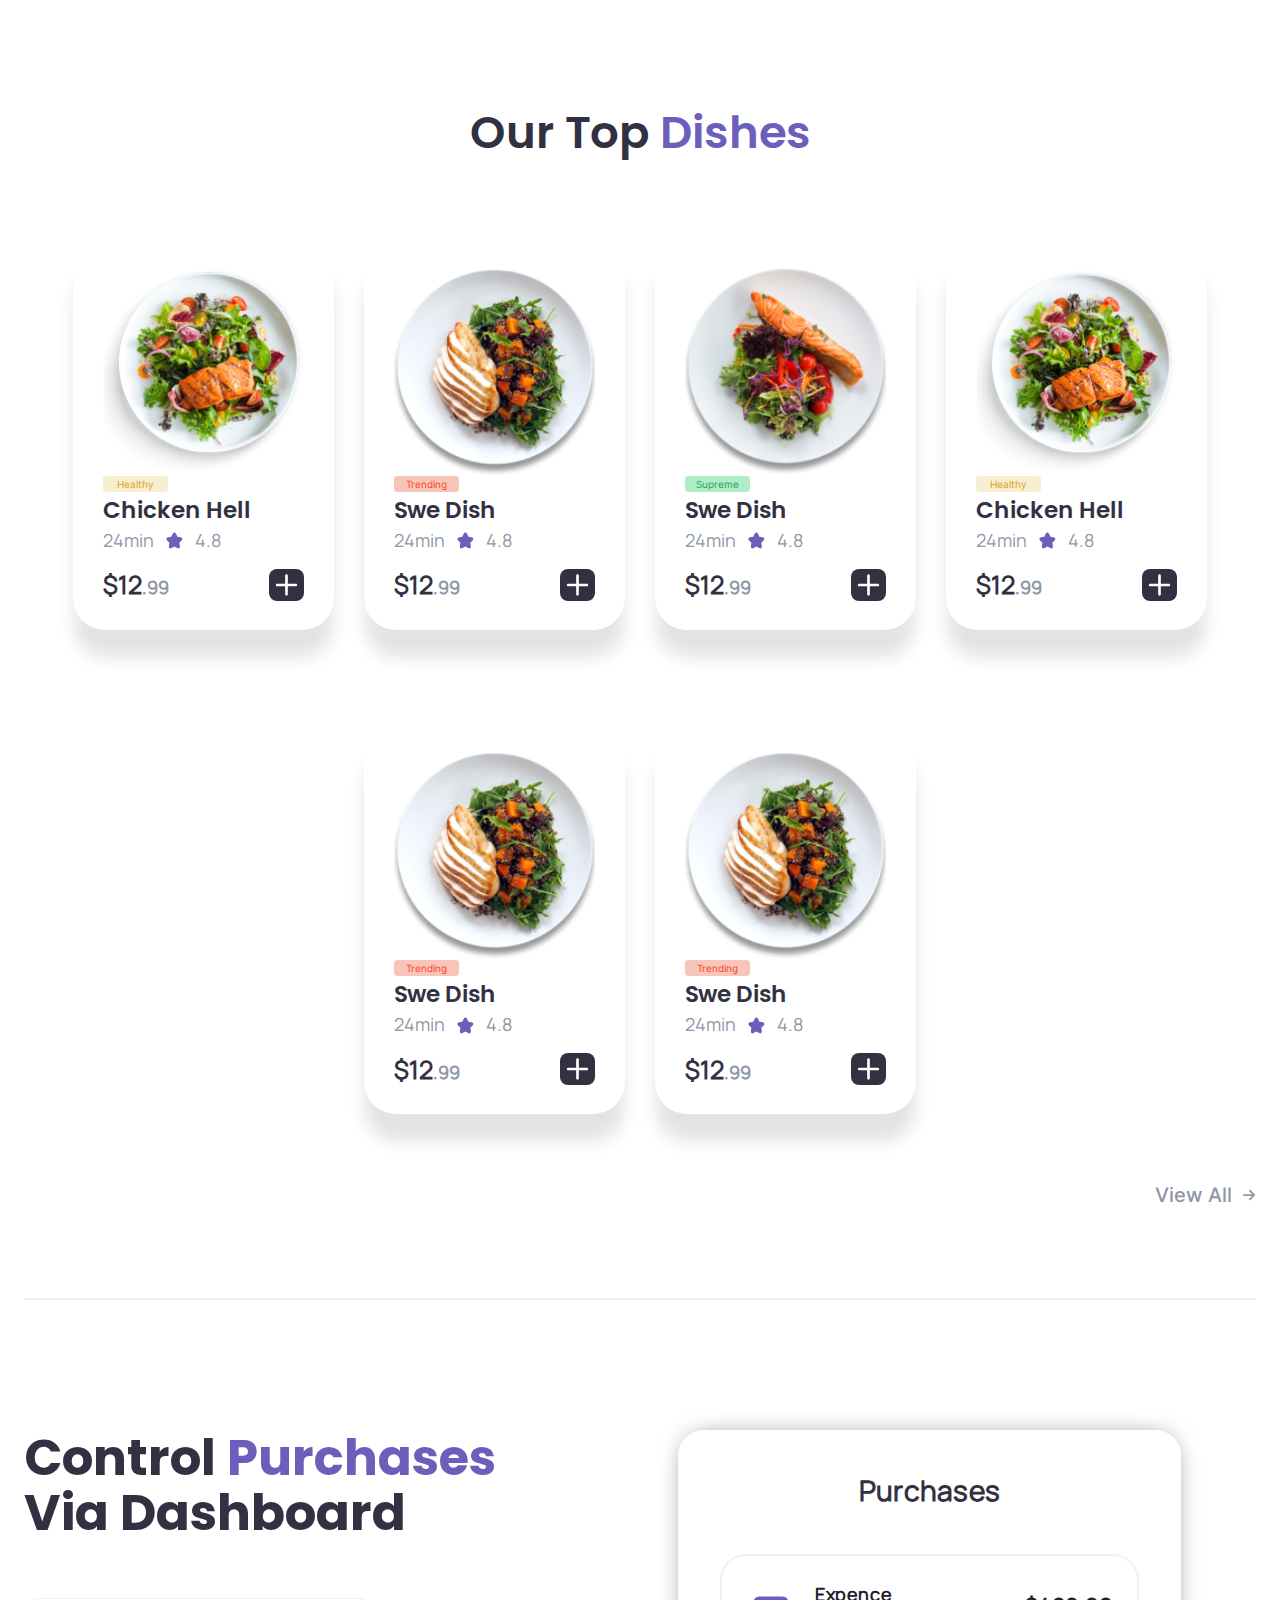
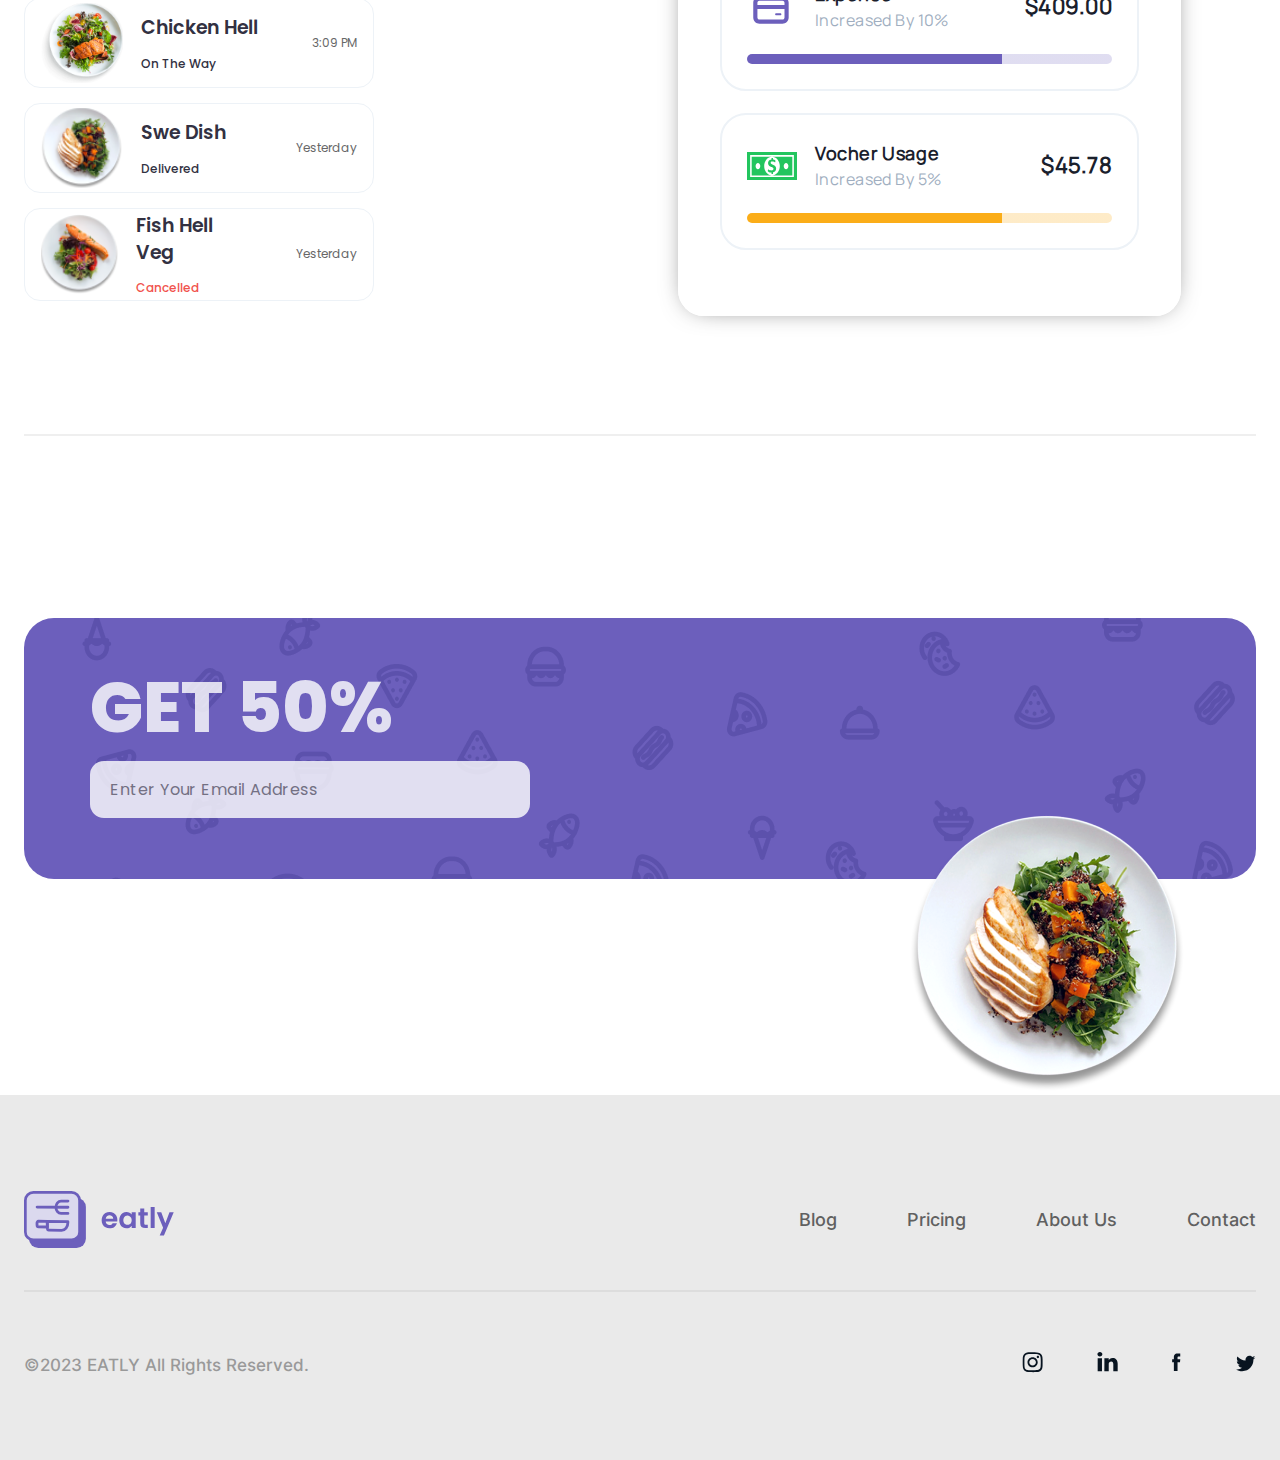
==== commit 8b378763: "Add files via upload" ====
--- a/index.html
+++ b/index.html
@@ -44,6 +44,18 @@
               </button>
             </li>
           </ul>
+          <button class="header__burger menu-btn-open" type="button">
+            <svg width="31" height="31">
+              <use href="./images/icons.svg#icon-menu"></use>
+            </svg>
+          </button>
+          <div class="mobile-menu">
+            <button class="mobile-menu__btn-close menu-btn-close" type="button">
+              <svg width="31" height="31">
+                <use href="./images/icons.svg#icon-close"></use>
+              </svg>
+            </button>
+          </div>
         </div>
       </div>
     </header>
@@ -338,7 +350,7 @@
                   <p class="dishes-card__text dishes-card__text--red">
                     Trending
                   </p>
-                  <h2 class="dishes-card__title">Chicken Hell</h2>
+                  <h2 class="dishes-card__title">Swe Dish</h2>
 
                   <div class="dishes-card__paragraph">
                     <p>24min</p>
@@ -367,7 +379,7 @@
                   <p class="dishes-card__text dishes-card__text--green">
                     Supreme
                   </p>
-                  <h2 class="dishes-card__title">Chicken Hell</h2>
+                  <h2 class="dishes-card__title">Swe Dish</h2>
 
                   <div class="dishes-card__paragraph">
                     <p>24min</p>
@@ -423,7 +435,7 @@
                   <p class="dishes-card__text dishes-card__text--red">
                     Trending
                   </p>
-                  <h2 class="dishes-card__title">Chicken Hell</h2>
+                  <h2 class="dishes-card__title">Swe Dish</h2>
 
                   <div class="dishes-card__paragraph">
                     <p>24min</p>
@@ -446,69 +458,13 @@
                 <article class="dishes-card">
                   <img
                     class="dishes-card__photo"
-                    src="./images/dishes-photo3.png"
-                    alt=""
-                  />
-                  <p class="dishes-card__text dishes-card__text--green">
-                    Supreme
-                  </p>
-                  <h2 class="dishes-card__title">Chicken Hell</h2>
-
-                  <div class="dishes-card__paragraph">
-                    <p>24min</p>
-                    <svg class="stars__star" width="25" height="25">
-                      <use href="./images/icons.svg#icon-Star-little"></use>
-                    </svg>
-                    <p>4.8</p>
-                  </div>
-                  <div class="dishes-card__bookmark">
-                    <p class="dishes-card__bookmark-text">
-                      $12<span class="dishes-card__span">.99</span>
-                    </p>
-                    <svg class="plus" width="35" height="32">
-                      <use href="./images/icons.svg#icon-plus"></use>
-                    </svg>
-                  </div>
-                </article>
-              </li>
-              <li>
-                <article class="dishes-card">
-                  <img
-                    class="dishes-card__photo"
-                    src="./images/dishes-photo1.png"
-                    alt=""
-                  />
-                  <p class="dishes-card__text">Healthy</p>
-                  <h2 class="dishes-card__title">Chicken Hell</h2>
-
-                  <div class="dishes-card__paragraph">
-                    <p>24min</p>
-                    <svg class="stars__star" width="25" height="25">
-                      <use href="./images/icons.svg#icon-Star-little"></use>
-                    </svg>
-                    <p>4.8</p>
-                  </div>
-                  <div class="dishes-card__bookmark">
-                    <p class="dishes-card__bookmark-text">
-                      $12<span class="dishes-card__span">.99</span>
-                    </p>
-                    <svg class="plus" width="35" height="32">
-                      <use href="./images/icons.svg#icon-plus"></use>
-                    </svg>
-                  </div>
-                </article>
-              </li>
-              <li>
-                <article class="dishes-card">
-                  <img
-                    class="dishes-card__photo"
-                    src="./images/dishes-photo2.png"
+                    src="./images/dishes-photo5.png"
                     alt=""
                   />
                   <p class="dishes-card__text dishes-card__text--red">
                     Trending
                   </p>
-                  <h2 class="dishes-card__title">Chicken Hell</h2>
+                  <h2 class="dishes-card__title">Swe Dish</h2>
 
                   <div class="dishes-card__paragraph">
                     <p>24min</p>
@@ -626,122 +582,6 @@
           </div>
         </div>
       </section>
-      <section class="customer-section">
-        <div class="container">
-          <h2 class="customer-section__title">
-            Customer <span class="customer-section__span">Say</span>
-          </h2>
-          <div class="swiper">
-            <div class="swiper-wrapper">
-              <!-- Slides -->
-              <div class="customer-card swiper-slide">
-                <div class="customer-card__upper">
-                  <img src="../images/customer-photo.png" alt="" />
-                  <div class="customer-card_upper-main">
-                    <h2 class="customer-card__title">Alexander R.</h2>
-                    <p class="customer-card__text">01 Year With Us</p>
-                  </div>
-                </div>
-                <p class="customer-card__review">
-                  “ Online invoice payment helps companies save time, are faster
-                  and save maximum effort for the clients and save maximum
-                  effort. Online invoice payment helps companies save time ”
-                </p>
-                <svg class="stars" width="96" height="16">
-                  <use href="./images/icons.svg#icon-Star"></use>
-                </svg>
-              </div>
-              <div class="customer-card swiper-slide">
-                <div class="customer-card__upper">
-                  <img src="../images/customer-photo.png" alt="" />
-                  <div class="customer-card_upper-main">
-                    <h2 class="customer-card__title">Alexander R.</h2>
-                    <p class="customer-card__text">01 Year With Us</p>
-                  </div>
-                </div>
-                <p class="customer-card__review">
-                  “ Online invoice payment helps companies save time, are faster
-                  and save maximum effort for the clients and save maximum
-                  effort. Online invoice payment helps companies save time ”
-                </p>
-                <svg class="stars" width="96" height="16">
-                  <use href="./images/icons.svg#icon-Star"></use>
-                </svg>
-              </div>
-              <div class="customer-card swiper-slide">
-                <div class="customer-card__upper">
-                  <img src="../images/customer-photo.png" alt="" />
-                  <div class="customer-card_upper-main">
-                    <h2 class="customer-card__title">Alexander R.</h2>
-                    <p class="customer-card__text">01 Year With Us</p>
-                  </div>
-                </div>
-                <p class="customer-card__review">
-                  “ Online invoice payment helps companies save time, are faster
-                  and save maximum effort for the clients and save maximum
-                  effort. Online invoice payment helps companies save time ”
-                </p>
-                <svg class="stars" width="96" height="16">
-                  <use href="./images/icons.svg#icon-Star"></use>
-                </svg>
-              </div>
-              <div class="customer-card swiper-slide">
-                <div class="customer-card__upper">
-                  <img src="../images/customer-photo.png" alt="" />
-                  <div class="customer-card_upper-main">
-                    <h2 class="customer-card__title">Alexander R.</h2>
-                    <p class="customer-card__text">01 Year With Us</p>
-                  </div>
-                </div>
-                <p class="customer-card__review">
-                  “ Online invoice payment helps companies save time, are faster
-                  and save maximum effort for the clients and save maximum
-                  effort. Online invoice payment helps companies save time ”
-                </p>
-                <svg class="stars" width="96" height="16">
-                  <use href="./images/icons.svg#icon-Star"></use>
-                </svg>
-              </div>
-              <div class="customer-card swiper-slide">
-                <div class="customer-card__upper">
-                  <img src="../images/customer-photo.png" alt="" />
-                  <div class="customer-card_upper-main">
-                    <h2 class="customer-card__title">Alexander R.</h2>
-                    <p class="customer-card__text">01 Year With Us</p>
-                  </div>
-                </div>
-                <p class="customer-card__review">
-                  “ Online invoice payment helps companies save time, are faster
-                  and save maximum effort for the clients and save maximum
-                  effort. Online invoice payment helps companies save time ”
-                </p>
-                <svg class="stars" width="96" height="16">
-                  <use href="./images/icons.svg#icon-Star"></use>
-                </svg>
-              </div>
-              <div class="customer-card swiper-slide">
-                <div class="customer-card__upper">
-                  <img src="../images/customer-photo.png" alt="" />
-                  <div class="customer-card_upper-main">
-                    <h2 class="customer-card__title">Alexander R.</h2>
-                    <p class="customer-card__text">01 Year With Us</p>
-                  </div>
-                </div>
-                <p class="customer-card__review">
-                  “ Online invoice payment helps companies save time, are faster
-                  and save maximum effort for the clients and save maximum
-                  effort. Online invoice payment helps companies save time ”
-                </p>
-                <svg class="stars" width="96" height="16">
-                  <use href="./images/icons.svg#icon-Star"></use>
-                </svg>
-              </div>
-            </div>
-            <div class="swiper-scrollbar"></div>
-            <!-- If we need scrollbar -->
-          </div>
-        </div>
-      </section>
       <section class="discount-section">
         <div class="container">
           <div class="discount-section__form">
@@ -779,16 +619,16 @@
             </a>
             <ul class="footer__menu">
               <li>
-                <a class="link" href="#">Blog</a>
-              </li>
-              <li>
-                <a class="link" href="#">Pricing</a>
-              </li>
-              <li>
-                <a class="link" href="#">About Us</a>
-              </li>
-              <li>
-                <a class="link" href="#">Contact</a>
+                <a class="link link--bigger" href="#">Blog</a>
+              </li>
+              <li>
+                <a class="link link--bigger" href="#">Pricing</a>
+              </li>
+              <li>
+                <a class="link link--bigger" href="#">About Us</a>
+              </li>
+              <li>
+                <a class="link link--bigger" href="#">Contact</a>
               </li>
             </ul>
           </div>
@@ -831,5 +671,6 @@
 
     <script src="https://cdn.jsdelivr.net/npm/swiper@10/swiper-bundle.min.js"></script>
     <script src="./js/customer-slider.js"></script>
+    <script src="./js/mobile-menu.js"></script>
   </body>
 </html>
--- a/css/main.min.css
+++ b/css/main.min.css
@@ -1,195 +1,3 @@
-*,
-::before,
-::after {
-  box-sizing: border-box;
-}
-
-body {
-  color: var(--color-primary-grey);
-  font-size: 18px;
-  font-weight: 400;
-  font-style: normal;
-  line-height: 1.5;
-  font-family: "Inter", sans-serif;
-  margin: 0;
-}
-
-h1,
-h2,
-h3,
-h4,
-h5,
-h6,
-p {
-  margin: 0;
-}
-
-img {
-  display: block;
-  max-width: 100%;
-  height: auto;
-  object-fit: cover;
-}
-
-address {
-  font-style: normal;
-}
-
-ul {
-  list-style: none;
-  margin: 0;
-  padding: 0;
-}
-
-a {
-  display: inline-block;
-  font-style: normal;
-  text-decoration: none;
-}
-
-.container {
-  width: 100%;
-  max-width: 1296px;
-  margin: 0 auto;
-  padding: 0 24px;
-}
-
-.header {
-  padding: 46px 0 132px 0;
-}
-.header__container {
-  position: relative;
-  display: flex;
-  align-items: center;
-  justify-content: space-between;
-}
-.header__container::after {
-  position: absolute;
-  content: "";
-  bottom: -26px;
-  width: 100%;
-  height: 1px;
-  background-color: var(--color-primary-lightgrey);
-  opacity: 0.3;
-}
-.header__nav {
-  display: flex;
-  justify-content: space-between;
-  align-items: center;
-  flex-grow: 1;
-}
-.header__logo-icon {
-  display: flex;
-  flex-shrink: 0;
-}
-.header__menu {
-  display: flex;
-  gap: 54px;
-}
-.header__buttons-list {
-  display: flex;
-  align-items: center;
-  justify-content: flex-end;
-  flex-grow: 1;
-  gap: 36px;
-}
-.header__button {
-  padding: 18px 26px;
-  border-radius: 18px;
-  border: 0;
-}
-
-@font-face {
-  font-display: swap;
-  font-family: "Poppins";
-  font-style: normal;
-  font-weight: 400;
-  src: url("../fonts/poppins-v20-latin-regular.woff2") format("woff2");
-}
-@font-face {
-  font-display: swap;
-  font-family: "Poppins";
-  font-style: normal;
-  font-weight: 500;
-  src: url("../fonts/poppins-v20-latin-500.woff2") format("woff2");
-}
-@font-face {
-  font-display: swap;
-  font-family: "Poppins";
-  font-style: normal;
-  font-weight: 600;
-  src: url("../fonts/poppins-v20-latin-600.woff2") format("woff2");
-}
-@font-face {
-  font-display: swap;
-  font-family: "Poppins";
-  font-style: normal;
-  font-weight: 700;
-  src: url("../fonts/poppins-v20-latin-700.woff2") format("woff2");
-}
-@font-face {
-  font-display: swap;
-  font-family: "Poppins";
-  font-style: normal;
-  font-weight: 800;
-  src: url("../fonts/poppins-v20-latin-800.woff2") format("woff2");
-}
-@font-face {
-  font-display: swap;
-  font-family: "Inter";
-  font-style: normal;
-  font-weight: 400;
-  src: url("../fonts/inter-v12-latin-regular.woff2") format("woff2");
-}
-@font-face {
-  font-display: swap;
-  font-family: "Inter";
-  font-style: normal;
-  font-weight: 500;
-  src: url("../fonts/inter-v12-latin-500.woff2") format("woff2");
-}
-@font-face {
-  font-display: swap;
-  font-family: "Inter";
-  font-style: normal;
-  font-weight: 700;
-  src: url("../fonts/inter-v12-latin-700.woff2") format("woff2");
-}
-@font-face {
-  font-display: swap;
-  font-family: "Public Sans";
-  font-style: normal;
-  font-weight: 400;
-  src: url("../fonts/public-sans-v14-latin-regular.woff2") format("woff2");
-}
-@font-face {
-  font-display: swap;
-  font-family: "Public Sans";
-  font-style: normal;
-  font-weight: 700;
-  src: url("../fonts/public-sans-v14-latin-700.woff2") format("woff2");
-}
-@font-face {
-  font-display: swap;
-  font-family: "Manrope";
-  font-style: normal;
-  font-weight: 400;
-  src: url("../fonts/manrope-v14-latin-regular.woff2") format("woff2");
-}
-@font-face {
-  font-display: swap;
-  font-family: "Quicksand";
-  font-style: normal;
-  font-weight: 400;
-  src: url("../fonts/quicksand-v30-latin-regular.woff2") format("woff2");
-}
-@font-face {
-  font-display: swap;
-  font-family: "Quicksand";
-  font-style: normal;
-  font-weight: 500;
-  src: url("../fonts/quicksand-v30-latin-500.woff2") format("woff2");
-}
 :root {
   --color-brand-purple: #6c5fbc;
   --color-brand-dark: #323142;
@@ -221,17 +29,280 @@
   --color-footer: #eaeaea;
   --color-footer-social: #081420;
   --color-footer-copy: #999;
-  --color-review-card: #030314;
-  --color-review-text: #5e5d5d;
-}
-
+}
+
+*,
+::before,
+::after {
+  box-sizing: border-box;
+}
+
+body {
+  color: var(--color-primary-grey);
+  font-size: 18px;
+  font-weight: 400;
+  font-style: normal;
+  line-height: 1.5;
+  font-family: "Inter", sans-serif;
+  margin: 0;
+}
+
+h1,
+h2,
+h3,
+h4,
+h5,
+h6,
+p {
+  margin: 0;
+}
+
+img {
+  display: block;
+  max-width: 100%;
+  height: auto;
+  object-fit: cover;
+}
+
+address {
+  font-style: normal;
+}
+
+ul {
+  list-style: none;
+  margin: 0;
+  padding: 0;
+}
+
+a {
+  display: inline-block;
+  font-style: normal;
+  text-decoration: none;
+}
+
+.container {
+  width: 100%;
+  max-width: 1296px;
+  margin: 0 auto;
+  padding: 0 30px;
+}
+@media screen and (min-width: 768px) {
+  .container {
+    padding: 0 24px;
+  }
+}
+
+.header {
+  padding: 28px 0 62px 0;
+}
+@media screen and (min-width: 768px) {
+  .header {
+    padding: 33px 0 132px 0;
+  }
+}
+@media screen and (min-width: 1280px) {
+  .header {
+    padding: 46px 0 132px 0;
+  }
+}
+.header__container {
+  position: relative;
+  display: flex;
+  align-items: center;
+  justify-content: space-between;
+}
+.header__container::after {
+  position: absolute;
+  content: "";
+  bottom: -26px;
+  width: 100%;
+  height: 1px;
+  background-color: var(--color-primary-lightgrey);
+  opacity: 0.3;
+}
+.header__nav {
+  display: flex;
+  justify-content: space-between;
+  align-items: center;
+  flex-grow: 1;
+  gap: 20px;
+}
+.header__logo-icon {
+  display: flex;
+  flex-shrink: 0;
+}
+.header__menu {
+  display: none;
+}
+@media screen and (min-width: 768px) {
+  .header__menu {
+    display: flex;
+    gap: 54px;
+  }
+}
+.header__buttons-list {
+  display: none;
+}
+@media screen and (min-width: 768px) {
+  .header__buttons-list {
+    display: flex;
+    align-items: center;
+    justify-content: flex-end;
+    flex-grow: 1;
+    gap: 36px;
+  }
+}
+.header__button {
+  padding: 18px 26px;
+  border-radius: 18px;
+  border: 0;
+}
+.header__burger {
+  width: 24px;
+  height: 24px;
+  padding: 0;
+  background-color: transparent;
+  border: none;
+  fill: var(--color-brand-purple);
+}
+@media screen and (min-width: 768px) {
+  .header__burger {
+    display: none;
+  }
+}
+
+@font-face {
+  font-display: swap;
+  font-family: "Poppins";
+  font-style: normal;
+  font-weight: 400;
+  src: url("../fonts/poppins-v20-latin-regular.woff2") format("woff2");
+}
+@font-face {
+  font-display: swap;
+  font-family: "Poppins";
+  font-style: normal;
+  font-weight: 500;
+  src: url("../fonts/poppins-v20-latin-500.woff2") format("woff2");
+}
+@font-face {
+  font-display: swap;
+  font-family: "Poppins";
+  font-style: normal;
+  font-weight: 600;
+  src: url("../fonts/poppins-v20-latin-600.woff2") format("woff2");
+}
+@font-face {
+  font-display: swap;
+  font-family: "Poppins";
+  font-style: normal;
+  font-weight: 700;
+  src: url("../fonts/poppins-v20-latin-700.woff2") format("woff2");
+}
+@font-face {
+  font-display: swap;
+  font-family: "Poppins";
+  font-style: normal;
+  font-weight: 800;
+  src: url("../fonts/poppins-v20-latin-800.woff2") format("woff2");
+}
+@font-face {
+  font-display: swap;
+  font-family: "Inter";
+  font-style: normal;
+  font-weight: 400;
+  src: url("../fonts/inter-v12-latin-regular.woff2") format("woff2");
+}
+@font-face {
+  font-display: swap;
+  font-family: "Inter";
+  font-style: normal;
+  font-weight: 500;
+  src: url("../fonts/inter-v12-latin-500.woff2") format("woff2");
+}
+@font-face {
+  font-display: swap;
+  font-family: "Inter";
+  font-style: normal;
+  font-weight: 700;
+  src: url("../fonts/inter-v12-latin-700.woff2") format("woff2");
+}
+@font-face {
+  font-display: swap;
+  font-family: "Public Sans";
+  font-style: normal;
+  font-weight: 400;
+  src: url("../fonts/public-sans-v14-latin-regular.woff2") format("woff2");
+}
+@font-face {
+  font-display: swap;
+  font-family: "Public Sans";
+  font-style: normal;
+  font-weight: 700;
+  src: url("../fonts/public-sans-v14-latin-700.woff2") format("woff2");
+}
+@font-face {
+  font-display: swap;
+  font-family: "Manrope";
+  font-style: normal;
+  font-weight: 400;
+  src: url("../fonts/manrope-v14-latin-regular.woff2") format("woff2");
+}
+@font-face {
+  font-display: swap;
+  font-family: "Quicksand";
+  font-style: normal;
+  font-weight: 400;
+  src: url("../fonts/quicksand-v30-latin-regular.woff2") format("woff2");
+}
+@font-face {
+  font-display: swap;
+  font-family: "Quicksand";
+  font-style: normal;
+  font-weight: 500;
+  src: url("../fonts/quicksand-v30-latin-500.woff2") format("woff2");
+}
 .link {
   color: var(--color-third-grey);
-  font-size: 18px;
+  font-size: 10px;
   font-weight: 500;
   font-family: "Inter", sans-serif;
   text-transform: capitalize;
   transition: color 0.2s;
+}
+@media screen and (min-width: 768px) {
+  .link {
+    color: var(--color-third-grey);
+    font-size: 12px;
+    font-weight: 500;
+    font-family: "Inter", sans-serif;
+    text-transform: capitalize;
+    transition: color 0.2s;
+  }
+}
+@media screen and (min-width: 1280px) {
+  .link {
+    color: var(--color-third-grey);
+    font-size: 18px;
+    font-weight: 500;
+    font-family: "Inter", sans-serif;
+    text-transform: capitalize;
+    transition: color 0.2s;
+  }
+}
+.link--bigger {
+  font-size: 14px;
+  font-weight: 500;
+}
+@media screen and (min-width: 768px) {
+  .link--bigger {
+    font-size: 18px;
+  }
+}
+@media screen and (min-width: 1280px) {
+  .link--bigger {
+    font-size: 18px;
+  }
 }
 .link:hover {
   color: var(--color-brand-purple);
@@ -244,17 +315,33 @@
   gap: 10px;
   color: var(--color-card-grey);
   transition: color 0.2s;
+  margin-bottom: 50px;
+}
+@media screen and (min-width: 768px) {
+  .link__button {
+    margin-bottom: 0;
+  }
 }
 .link__button:hover {
   color: var(--color-brand-purple);
 }
 .link__text {
-  font-size: 20px;
+  font-size: 18px;
   font-weight: 500;
 }
+@media screen and (min-width: 768px) {
+  .link__text {
+    font-size: 14px;
+  }
+}
+@media screen and (min-width: 1280px) {
+  .link__text {
+    font-size: 20px;
+  }
+}
 
 .button {
-  font-size: 18px;
+  font-size: 10px;
   font-weight: 700;
   text-transform: capitalize;
   font-family: "Inter", sans-serif;
@@ -264,6 +351,32 @@
   cursor: pointer;
   transition: background-color 0.2s;
 }
+@media screen and (min-width: 768px) {
+  .button {
+    font-size: 12px;
+    font-weight: 700;
+    text-transform: capitalize;
+    font-family: "Inter", sans-serif;
+    color: var(--color-primary-light);
+    background-color: var(--color-brand-purple);
+    border-radius: 12px;
+    cursor: pointer;
+    transition: background-color 0.2s;
+  }
+}
+@media screen and (min-width: 1280px) {
+  .button {
+    font-size: 18px;
+    font-weight: 700;
+    text-transform: capitalize;
+    font-family: "Inter", sans-serif;
+    color: var(--color-primary-light);
+    background-color: var(--color-brand-purple);
+    border-radius: 12px;
+    cursor: pointer;
+    transition: background-color 0.2s;
+  }
+}
 .button:hover {
   background-color: var(--color-brand-dark);
 }
@@ -292,20 +405,42 @@
 }
 
 .hero-section {
-  padding-bottom: 140px;
+  padding-bottom: 35px;
+}
+@media screen and (min-width: 768px) {
+  .hero-section {
+    padding-bottom: 140px;
+  }
 }
 .hero-section__container {
   display: flex;
+  flex-direction: column;
+  margin: 0 auto;
+}
+@media screen and (min-width: 768px) {
+  .hero-section__container {
+    flex-direction: row;
+  }
 }
 .hero-section__uppertitle {
+  color: var(--color-third-black);
   position: relative;
-  font-size: 15px;
+  font-size: 10px;
   font-weight: 600;
   font-family: "Poppins";
   line-height: 1.2;
   letter-spacing: 2px;
   opacity: 0.2;
-  margin-left: 74px;
+  text-align: center;
+}
+@media screen and (min-width: 768px) {
+  .hero-section__uppertitle {
+    color: inherit;
+    font-size: 15px;
+    letter-spacing: 2px;
+    text-align: justify;
+    margin-left: 74px;
+  }
 }
 .hero-section__uppertitle::before {
   position: absolute;
@@ -317,14 +452,37 @@
   background-color: var(--color-third-black);
 }
 .hero-section__title {
+  text-align: center;
   font-family: "Poppins", sans-serif;
   color: var(--color-third-black);
-  font-size: 75px;
+  font-size: 46px;
   font-weight: 600;
   line-height: 1.2;
-  letter-spacing: -3px;
-  max-width: 576px;
+  letter-spacing: -1.85px;
+  max-width: 332px;
   margin-bottom: 16px;
+  margin: 0 auto;
+  margin-bottom: 15px;
+}
+@media screen and (min-width: 768px) {
+  .hero-section__title {
+    text-align: start;
+    font-size: 53px;
+    letter-spacing: -2.1px;
+    margin: 0;
+    max-width: 403px;
+    margin-bottom: 11px;
+  }
+}
+@media screen and (min-width: 1280px) {
+  .hero-section__title {
+    text-align: start;
+    font-size: 75px;
+    letter-spacing: -3px;
+    margin: 0;
+    max-width: 576px;
+    margin-bottom: 16px;
+  }
 }
 .hero-section__span {
   color: var(--color-brand-purple);
@@ -333,34 +491,87 @@
   font-weight: 500;
 }
 .hero-section__text {
-  max-width: 499px;
-  opacity: 0.7;
-  margin-bottom: 53px;
+  text-align: center;
+  font-size: 11px;
+  font-weight: 400;
+  max-width: 307px;
+  margin: 0 auto;
+  margin-bottom: 41px;
+}
+@media screen and (min-width: 768px) {
+  .hero-section__text {
+    font-size: 12px;
+    text-align: justify;
+    max-width: 354px;
+    opacity: 0.7;
+    margin: 0;
+    margin-bottom: 37px;
+  }
+}
+@media screen and (min-width: 1280px) {
+  .hero-section__text {
+    font-size: 18px;
+    max-width: 499px;
+    margin: 0;
+    margin-bottom: 53px;
+  }
 }
 .hero-section__menu {
   display: flex;
+  justify-content: center;
   gap: 18px;
-  margin-bottom: 33px;
+  margin-bottom: 35px;
+}
+@media screen and (min-width: 768px) {
+  .hero-section__menu {
+    justify-content: flex-start;
+    margin-bottom: 33px;
+  }
 }
 .hero-section__button {
   font-family: "Poppins", sans-serif;
-  font-size: 16px;
+  font-size: 13px;
   font-weight: 500;
-  padding: 18px 30px;
+  padding: 14px 24px;
   letter-spacing: 0.1px;
   border-radius: 14px;
 }
+@media screen and (min-width: 768px) {
+  .hero-section__button {
+    font-size: 16px;
+    padding: 16px 26px;
+  }
+}
+@media screen and (min-width: 1280px) {
+  .hero-section__button {
+    font-family: "Poppins", sans-serif;
+    padding: 18px 30px;
+  }
+}
 .hero-section__mark {
   display: flex;
-  justify-content: flex-start;
+  justify-content: center;
   align-items: center;
   gap: 15px;
+  margin-bottom: 30px;
+}
+@media screen and (min-width: 768px) {
+  .hero-section__mark {
+    justify-content: flex-start;
+    margin-bottom: 126px;
+  }
 }
 .hero-section__left, .hero-section__photo {
   flex-grow: 1;
 }
 .hero-section__photo {
-  position: relative;
+  display: none;
+}
+@media screen and (min-width: 768px) {
+  .hero-section__photo {
+    display: block;
+    position: relative;
+  }
 }
 .hero-section__flow {
   position: absolute;
@@ -411,23 +622,60 @@
 }
 .adventures-section__list {
   display: flex;
+  flex-direction: column;
   justify-content: center;
   align-items: center;
   text-align: center;
-  gap: 160px;
+  gap: 60px;
+}
+@media screen and (min-width: 768px) {
+  .adventures-section__list {
+    flex-direction: row;
+    gap: 160px;
+  }
 }
 .adventures-section__item {
   position: relative;
 }
-.adventures-section__item:not(:last-child)::after {
-  position: absolute;
-  top: 1px;
-  right: -80px;
+.adventures-section__item:nth-child(2)::before {
+  position: absolute;
+  top: -25px;
+  right: 0;
   content: "";
-  width: 1px;
-  height: 123px;
+  width: 246px;
+  height: 1px;
   opacity: 0.15;
   background-color: var(--color-purple-light);
+}
+@media screen and (min-width: 768px) {
+  .adventures-section__item:nth-child(2)::before {
+    position: absolute;
+    top: 1px;
+    left: -80px;
+    content: "";
+    width: 1px;
+    height: 123px;
+  }
+}
+.adventures-section__item:nth-child(2)::after {
+  position: absolute;
+  bottom: -40px;
+  right: 0;
+  content: "";
+  width: 246px;
+  height: 1px;
+}
+@media screen and (min-width: 768px) {
+  .adventures-section__item:nth-child(2)::after {
+    position: absolute;
+    top: 1px;
+    right: -80px;
+    content: "";
+    width: 1px;
+    height: 123px;
+    opacity: 0.15;
+    background-color: var(--color-purple-light);
+  }
 }
 .adventures-section__title {
   color: var(--color-primary-light);
@@ -444,17 +692,367 @@
 }
 
 .quality-section {
-  padding-top: 120px;
-  padding-bottom: 192px;
+  padding-top: 67px;
+  padding-bottom: 66px;
+}
+@media screen and (min-width: 768px) {
+  .quality-section {
+    padding-top: 84px;
+    padding-bottom: 85px;
+  }
+}
+@media screen and (min-width: 1280px) {
+  .quality-section {
+    padding-top: 120px;
+    padding-bottom: 192px;
+  }
 }
 .quality-section__container {
   position: relative;
   display: flex;
+  flex-direction: column-reverse;
   justify-content: space-between;
   align-items: center;
   gap: 40px;
 }
+@media screen and (min-width: 768px) {
+  .quality-section__container {
+    flex-direction: row;
+    justify-content: space-around;
+    gap: 60px;
+  }
+}
+@media screen and (min-width: 1280px) {
+  .quality-section__container {
+    justify-content: space-between;
+    gap: 40px;
+  }
+}
 .quality-section__container::after {
+  position: absolute;
+  bottom: -56px;
+  content: "";
+  width: 100%;
+  height: 2px;
+  background-color: var(--color-primary-lightgrey);
+  opacity: 0.15;
+}
+@media screen and (min-width: 1280px) {
+  .quality-section__container::after {
+    position: absolute;
+    bottom: -120px;
+    content: "";
+    width: 100%;
+    height: 2px;
+    background-color: var(--color-primary-lightgrey);
+    opacity: 0.15;
+  }
+}
+.quality-section__content {
+  position: relative;
+}
+.quality-section__title {
+  color: var(--color-black);
+  font-size: 30px;
+  max-width: 329px;
+  margin: 0 auto;
+  margin-bottom: 37px;
+  line-height: 1.1;
+  text-align: center;
+}
+@media screen and (min-width: 768px) {
+  .quality-section__title {
+    margin: 0;
+    font-size: 36px;
+    max-width: 398px;
+    margin-bottom: 45px;
+    text-align: start;
+  }
+}
+@media screen and (min-width: 1280px) {
+  .quality-section__title {
+    font-size: 50px;
+    max-width: 490px;
+    margin-bottom: 63px;
+  }
+}
+.quality-section__text {
+  font-size: 14px;
+  max-width: 315px;
+}
+.quality-section__text:not(:last-child) {
+  margin-bottom: 16px;
+}
+.quality-section__text:last-child {
+  margin-bottom: 36px;
+}
+@media screen and (min-width: 768px) {
+  .quality-section__text {
+    font-size: 16px;
+    max-width: 389px;
+  }
+  .quality-section__text:not(:last-child) {
+    margin-bottom: 19px;
+  }
+  .quality-section__text:last-child {
+    margin-bottom: 46px;
+  }
+}
+@media screen and (min-width: 1280px) {
+  .quality-section__text {
+    font-size: 20px;
+    max-width: 547px;
+  }
+  .quality-section__text:not(:last-child) {
+    margin-bottom: 28px;
+  }
+  .quality-section__text:last-child {
+    margin-bottom: 66px;
+  }
+}
+.quality-section__list {
+  list-style: disc;
+  padding-left: 24px;
+}
+@media screen and (min-width: 768px) {
+  .quality-section__list {
+    padding-left: 0;
+  }
+}
+.quality-section__span {
+  color: var(--color-brand-purple);
+}
+.quality-section__button {
+  font-size: 11px;
+  display: flex;
+  color: var(--color-primary-light);
+  border-radius: 14px;
+  background-color: var(--color-brand-purple);
+  max-width: 121px;
+  font-family: "Poppins", sans-serif;
+  padding: 13px 17px;
+  align-items: center;
+  gap: 9px;
+  cursor: pointer;
+  transition: background-color 0.2s;
+  margin: 0 auto;
+  margin-bottom: 109px;
+}
+@media screen and (min-width: 768px) {
+  .quality-section__button {
+    font-size: 12px;
+    max-width: 162px;
+    padding: 20px 26px;
+    gap: 14px;
+    margin: 0;
+  }
+}
+@media screen and (min-width: 1280px) {
+  .quality-section__button {
+    font-size: 18px;
+    max-width: 186px;
+    padding: 20px 26px;
+    gap: 14px;
+  }
+}
+.quality-section__button:hover {
+  background-color: var(--color-brand-dark);
+}
+.quality-section__link {
+  color: var(--color-primary-light);
+}
+.quality-section__illustration {
+  position: absolute;
+  bottom: -89px;
+  left: -34px;
+  fill: var(--color-brand-purple);
+  transform: rotate(111deg);
+}
+@media screen and (min-width: 768px) {
+  .quality-section__illustration {
+    bottom: -169px;
+    left: 153px;
+    transform: rotate(0);
+  }
+}
+
+.arrow {
+  fill: var(--color-primary-light);
+}
+.arrow--grey {
+  fill: var(--color-card-grey);
+}
+.arrow--grey:hover {
+  fill: var(--color-brand-purple);
+}
+
+.restaurants-section {
+  padding-bottom: 66px;
+}
+@media screen and (min-width: 768px) {
+  .restaurants-section {
+    padding-bottom: 86px;
+  }
+}
+@media screen and (min-width: 1280px) {
+  .restaurants-section {
+    padding-bottom: 120px;
+  }
+}
+.restaurants-section__container {
+  position: relative;
+  display: flex;
+  flex-direction: column;
+}
+.restaurants-section__container::after {
+  position: absolute;
+  bottom: -56px;
+  content: "";
+  width: 100%;
+  height: 2px;
+  background-color: var(--color-primary-lightgrey);
+  opacity: 0.15;
+}
+@media screen and (min-width: 1280px) {
+  .restaurants-section__container::after {
+    position: absolute;
+    bottom: -120px;
+    content: "";
+    width: 100%;
+    height: 2px;
+    background-color: var(--color-primary-lightgrey);
+    opacity: 0.15;
+  }
+}
+.restaurants-section__title {
+  padding-top: 30px;
+  text-align: center;
+  font-size: 30px;
+  color: var(--color-darkpurple);
+  margin-bottom: 59px;
+}
+@media screen and (min-width: 768px) {
+  .restaurants-section__title {
+    text-align: center;
+    font-size: 32px;
+    color: var(--color-darkpurple);
+    margin-bottom: 60px;
+  }
+}
+@media screen and (min-width: 1280px) {
+  .restaurants-section__title {
+    text-align: center;
+    font-size: 45px;
+    color: var(--color-darkpurple);
+    margin-bottom: 86px;
+  }
+}
+.restaurants-section__span {
+  color: var(--color-brand-purple);
+}
+.restaurants-section__menu {
+  display: flex;
+  justify-content: center;
+  flex-wrap: wrap;
+}
+@media screen and (min-width: 768px) {
+  .restaurants-section__menu {
+    gap: 30px;
+  }
+}
+
+.restaurants-card {
+  border-radius: 32px;
+  box-shadow: 0px 28px 17px -1px rgb(227, 227, 227);
+  margin-bottom: 66px;
+  transition: transform 0.2s;
+}
+.restaurants-card:hover {
+  transform: scale(1.05);
+}
+.restaurants-card__photo {
+  border-radius: 32px 32px 0px 0px;
+}
+.restaurants-card__text {
+  color: var(--color-card-text);
+  font-size: 10px;
+  line-height: normal;
+  padding: 2px 6px;
+  border-radius: 4.2px;
+  background-color: var(--color-card-background);
+  max-width: 52px;
+  text-align: center;
+}
+@media screen and (min-width: 768px) {
+  .restaurants-card__text {
+    font-size: 10px;
+    max-width: 65px;
+  }
+}
+@media screen and (min-width: 1280px) {
+  .restaurants-card__text {
+    font-size: 12px;
+    padding: 3px 8px;
+    max-width: 65px;
+  }
+}
+.restaurants-card__text--red {
+  color: var(--color-card-red);
+  background-color: var(--color-card-redbackground);
+}
+.restaurants-card__title {
+  color: var(--color-brand-dark);
+  font-size: 20px;
+  font-weight: 600;
+  line-height: 1.6;
+  font-family: "Poppins", sans-serif;
+}
+@media screen and (min-width: 768px) {
+  .restaurants-card__title {
+    font-size: 18px;
+  }
+}
+@media screen and (min-width: 768px) {
+  .restaurants-card__title {
+    font-size: 25px;
+  }
+}
+.restaurants-card__item {
+  padding: 18px 34px;
+}
+.restaurants-card__paragraph {
+  position: relative;
+  display: flex;
+  gap: 8px;
+  color: var(--color-card-grey);
+  font-family: "Manrope", sans-serif;
+  font-size: 14px;
+  line-height: 1.3;
+  align-items: center;
+}
+@media screen and (min-width: 768px) {
+  .restaurants-card__paragraph {
+    font-size: 16px;
+  }
+}
+@media screen and (min-width: 768px) {
+  .restaurants-card__paragraph {
+    font-size: 18px;
+  }
+}
+.restaurants-card__bookmark {
+  position: absolute;
+  bottom: 0;
+  right: 0;
+}
+
+.dishes-section {
+  padding: 100px 0 120px 0;
+}
+.dishes-section__container {
+  position: relative;
+}
+.dishes-section__container::after {
   position: absolute;
   bottom: -120px;
   content: "";
@@ -463,75 +1061,196 @@
   background-color: var(--color-primary-lightgrey);
   opacity: 0.15;
 }
-.quality-section__content {
+.dishes-section__menu {
+  display: flex;
+  justify-content: center;
+  flex-wrap: wrap;
+  gap: 0;
+}
+@media screen and (min-width: 768px) {
+  .dishes-section__menu {
+    gap: 30px;
+  }
+}
+.dishes-section__title {
+  text-align: center;
+  color: var(--color-darkpurple);
+  font-size: 30px;
+  font-family: "Poppins", sans-serif;
+  font-weight: 600;
+  margin-bottom: 61px;
+}
+@media screen and (min-width: 768px) {
+  .dishes-section__title {
+    font-size: 32px;
+    margin-bottom: 53px;
+  }
+}
+@media screen and (min-width: 1280px) {
+  .dishes-section__title {
+    font-size: 45px;
+    margin-bottom: 75px;
+  }
+}
+.dishes-section__span {
+  color: var(--color-brand-purple);
+}
+
+.dishes-card {
+  border-radius: 32px;
+  box-shadow: 0px 28px 17px -1px rgb(227, 227, 227);
+  padding: 26px 30px;
+  margin-bottom: 66px;
+  transition: transform 0.2s;
+}
+.dishes-card:hover {
+  transform: scale(1.05);
+}
+.dishes-card__photo {
+  width: 201px;
+  height: 208px;
+}
+.dishes-card__text {
+  color: var(--color-card-text);
+  font-size: 10px;
+  line-height: normal;
+  padding: 2px 6px;
+  border-radius: 3.4px;
+  background-color: var(--color-card-background);
+  max-width: 52px;
+  text-align: center;
+}
+@media screen and (min-width: 768px) {
+  .dishes-card__text {
+    font-size: 10px;
+    max-width: 52px;
+  }
+}
+@media screen and (min-width: 1280px) {
+  .dishes-card__text {
+    font-size: 10px;
+    max-width: 65px;
+  }
+}
+.dishes-card__text--red {
+  color: var(--color-card-red);
+  background-color: var(--color-card-redbackground);
+}
+.dishes-card__text--green {
+  color: var(--color-card-green);
+  background-color: var(--color-card-greenbackground);
+}
+.dishes-card__title {
+  color: var(--color-brand-dark);
+  font-size: 15px;
+  font-weight: 600;
+  line-height: 1.6;
+  font-family: "Poppins", sans-serif;
+}
+@media screen and (min-width: 768px) {
+  .dishes-card__title {
+    font-size: 16px;
+  }
+}
+@media screen and (min-width: 768px) {
+  .dishes-card__title {
+    font-size: 23px;
+    font-weight: 600;
+    line-height: 1.6;
+  }
+}
+.dishes-card__item {
+  padding: 18px 34px;
+}
+.dishes-card__paragraph {
   position: relative;
-}
-.quality-section__title {
-  color: var(--color-black);
-  font-size: 50px;
-  max-width: 490px;
-  margin-bottom: 63px;
-}
-.quality-section__text {
-  max-width: 547px;
-}
-.quality-section__text:not(:last-child) {
-  margin-bottom: 28px;
-}
-.quality-section__text:last-child {
-  margin-bottom: 66px;
-}
-.quality-section__list {
-  list-style: disc;
-}
-.quality-section__span {
-  color: var(--color-brand-purple);
-}
-.quality-section__button {
-  display: flex;
-  color: var(--color-primary-light);
-  border-radius: 14px;
+  display: flex;
+  gap: 8px;
+  color: var(--color-card-grey);
+  font-family: "Manrope", sans-serif;
+  font-size: 14px;
+  line-height: 1.3;
+  margin-bottom: 13px;
+  align-items: center;
+}
+@media screen and (min-width: 768px) {
+  .dishes-card__paragraph {
+    font-size: 16px;
+  }
+}
+@media screen and (min-width: 1280px) {
+  .dishes-card__paragraph {
+    font-size: 18px;
+  }
+}
+.dishes-card__bookmark {
+  display: flex;
+  justify-content: space-between;
+  align-items: center;
+}
+.dishes-card__bookmark-text {
+  font-size: 16px;
+  font-family: "Manrope", sans-serif;
+  font-weight: 700;
+  color: var(--color-darkpurple);
+}
+@media screen and (min-width: 768px) {
+  .dishes-card__bookmark-text {
+    font-size: 18px;
+  }
+}
+@media screen and (min-width: 1280px) {
+  .dishes-card__bookmark-text {
+    font-size: 25px;
+  }
+}
+.dishes-card__span {
+  color: var(--color-card-grey);
+  font-size: 12px;
+  line-height: 1.6;
+}
+@media screen and (min-width: 768px) {
+  .dishes-card__span {
+    font-size: 14px;
+  }
+}
+@media screen and (min-width: 1280px) {
+  .dishes-card__span {
+    font-size: 18px;
+  }
+}
+
+.plus {
+  border-radius: 8px;
+  fill: var(--color-primary-light);
+  background-color: var(--color-darkpurple);
+  transition: background-color 0.2s;
+}
+.plus:hover {
   background-color: var(--color-brand-purple);
-  max-width: 186px;
-  font-family: "Poppins", sans-serif;
-  padding: 20px 26px;
-  align-items: center;
-  gap: 14px;
-  cursor: pointer;
-  transition: background-color 0.2s;
-}
-.quality-section__button:hover {
-  background-color: var(--color-brand-dark);
-}
-.quality-section__link {
-  color: var(--color-primary-light);
-}
-.quality-section__illustration {
-  position: absolute;
-  bottom: -169px;
-  left: 153px;
-  fill: var(--color-brand-purple);
-}
-
-.arrow {
-  fill: var(--color-primary-light);
-}
-.arrow--grey {
-  fill: var(--color-card-grey);
-}
-.arrow--grey:hover {
-  fill: var(--color-brand-purple);
-}
-
-.restaurants-section {
-  padding-bottom: 120px;
-}
-.restaurants-section__container {
+}
+
+.control-section {
+  padding: 40px 0 120px 0;
+}
+@media screen and (min-width: 768px) {
+  .control-section {
+    padding: 100px 0 120px 0;
+  }
+}
+.control-section__container {
   position: relative;
   display: flex;
   flex-direction: column;
-}
-.restaurants-section__container::after {
+  justify-content: space-between;
+  gap: 20px;
+}
+@media screen and (min-width: 768px) {
+  .control-section__container {
+    flex-direction: row;
+  }
+}
+.control-section__container::after {
   position: absolute;
   bottom: -120px;
   content: "";
@@ -540,219 +1259,55 @@
   background-color: var(--color-primary-lightgrey);
   opacity: 0.15;
 }
-.restaurants-section__title {
-  text-align: center;
-  font-size: 45px;
-  color: var(--color-darkpurple);
-  margin-bottom: 86px;
-}
-.restaurants-section__span {
-  color: var(--color-brand-purple);
-}
-.restaurants-section__menu {
-  display: flex;
-  justify-content: center;
-  gap: 30px;
-  flex-wrap: wrap;
-}
-
-.restaurants-card {
-  border-radius: 32px;
-  box-shadow: 0px 28px 17px -1px rgb(227, 227, 227);
-  margin-bottom: 66px;
-  transition: transform 0.2s;
-}
-.restaurants-card:hover {
-  transform: scale(1.05);
-}
-.restaurants-card__photo {
-  border-radius: 32px 32px 0px 0px;
-}
-.restaurants-card__text {
-  color: var(--color-card-text);
-  font-size: 12px;
-  line-height: normal;
-  padding: 3px 8px;
-  border-radius: 5.4px;
-  background-color: var(--color-card-background);
-  max-width: 65px;
-  text-align: center;
-}
-.restaurants-card__text--red {
-  color: var(--color-card-red);
-  background-color: var(--color-card-redbackground);
-}
-.restaurants-card__title {
-  color: var(--color-brand-dark);
-  font-size: 25px;
-  font-weight: 600;
-  line-height: 1.6;
-  font-family: "Poppins", sans-serif;
-}
-.restaurants-card__item {
-  padding: 18px 34px;
-}
-.restaurants-card__paragraph {
-  position: relative;
-  display: flex;
-  gap: 8px;
-  color: var(--color-card-grey);
-  font-family: "Manrope", sans-serif;
-  font-size: 18px;
-  line-height: 1.3;
-}
-.restaurants-card__bookmark {
-  position: absolute;
-  bottom: 0;
-  right: 0;
-}
-
-.dishes-section {
-  padding: 100px 0 120px 0;
-}
-.dishes-section__container {
-  position: relative;
-}
-.dishes-section__container::after {
-  position: absolute;
-  bottom: -120px;
-  content: "";
-  width: 100%;
-  height: 2px;
-  background-color: var(--color-primary-lightgrey);
-  opacity: 0.15;
-}
-.dishes-section__menu {
-  display: flex;
-  justify-content: center;
-  flex-wrap: wrap;
-  gap: 30px;
-}
-.dishes-section__title {
-  text-align: center;
-  color: var(--color-darkpurple);
-  font-size: 45px;
-  font-family: "Poppins", sans-serif;
-  font-weight: 600;
-}
-.dishes-section__span {
-  color: var(--color-brand-purple);
-}
-
-.dishes-card {
-  border-radius: 32px;
-  box-shadow: 0px 28px 17px -1px rgb(227, 227, 227);
-  padding: 26px 30px;
-  margin-bottom: 66px;
-  transition: transform 0.2s;
-}
-.dishes-card:hover {
-  transform: scale(1.05);
-}
-.dishes-card__photo {
-  width: 201px;
-  height: 208px;
-}
-.dishes-card__text {
-  color: var(--color-card-text);
-  font-size: 12px;
-  line-height: normal;
-  padding: 3px 8px;
-  border-radius: 5.4px;
-  background-color: var(--color-card-background);
-  max-width: 65px;
-  text-align: center;
-}
-.dishes-card__text--red {
-  color: var(--color-card-red);
-  background-color: var(--color-card-redbackground);
-}
-.dishes-card__text--green {
-  color: var(--color-card-green);
-  background-color: var(--color-card-greenbackground);
-}
-.dishes-card__title {
-  color: var(--color-brand-dark);
-  font-size: 23px;
-  font-weight: 600;
-  line-height: 1.6;
-  font-family: "Poppins", sans-serif;
-}
-.dishes-card__item {
-  padding: 18px 34px;
-}
-.dishes-card__paragraph {
-  position: relative;
-  display: flex;
-  gap: 8px;
-  color: var(--color-card-grey);
-  font-family: "Manrope", sans-serif;
-  font-size: 18px;
-  line-height: 1.3;
-  margin-bottom: 13px;
-}
-.dishes-card__bookmark {
-  display: flex;
-  justify-content: space-between;
-  align-items: center;
-}
-.dishes-card__bookmark-text {
-  font-size: 25px;
-  font-family: "Manrope", sans-serif;
-  font-weight: 700;
-  color: var(--color-darkpurple);
-}
-.dishes-card__span {
-  color: var(--color-card-grey);
-  font-size: 18px;
-  line-height: 1.6;
-}
-
-.plus {
-  border-radius: 8px;
-  fill: var(--color-primary-light);
-  background-color: var(--color-darkpurple);
-  transition: background-color 0.2s;
-}
-.plus:hover {
-  background-color: var(--color-brand-purple);
-}
-
-.control-section {
-  padding: 100px 0 120px 0;
-}
-.control-section__container {
-  position: relative;
-  display: flex;
-  justify-content: space-between;
-}
-.control-section__container::after {
-  position: absolute;
-  bottom: -120px;
-  content: "";
-  width: 100%;
-  height: 2px;
-  background-color: var(--color-primary-lightgrey);
-  opacity: 0.15;
-}
 .control-section__title {
   color: var(--color-darkpurple);
-  font-size: 50px;
+  font-size: 30px;
   font-weight: 700;
   font-family: "Poppins", sans-serif;
-  max-width: 559px;
+  max-width: 313px;
   text-transform: capitalize;
   line-height: 1.1;
-  margin-bottom: 58px;
+  margin: 0 auto;
+  margin-bottom: 26px;
+  text-align: center;
+}
+@media screen and (min-width: 768px) {
+  .control-section__title {
+    margin-bottom: 34px;
+    max-width: 398px;
+    font-size: 36px;
+    text-align: start;
+  }
+}
+@media screen and (min-width: 1280px) {
+  .control-section__title {
+    font-size: 50px;
+    max-width: 559px;
+    margin-bottom: 58px;
+  }
 }
 .control-section__title--max {
   color: var(--color-darkpurple);
-  font-size: 28px;
+  font-size: 18px;
   font-family: "Manrope", sans-serif;
   font-weight: 800;
-  letter-spacing: 0.31px;
+  letter-spacing: 0.18px;
   line-height: 1.3;
-  margin-bottom: 24px;
+  margin-bottom: 17px;
+}
+@media screen and (min-width: 768px) {
+  .control-section__title--max {
+    font-size: 20px;
+    letter-spacing: 0.22px;
+    margin-bottom: 24px;
+  }
+}
+@media screen and (min-width: 1280px) {
+  .control-section__title--max {
+    font-size: 28px;
+    letter-spacing: 0.31px;
+    margin-bottom: 24px;
+  }
 }
 .control-section__span {
   color: var(--color-brand-purple);
@@ -767,8 +1322,13 @@
   padding: 4px 16px;
   border: 0.2px solid var(--color-card-border);
   background-color: var(--color-primary-light);
-  margin-bottom: 15px;
+  margin-bottom: 10px;
   transition: box-shadow 0.2s, transform 0.2s;
+}
+@media screen and (min-width: 768px) {
+  .flow {
+    margin-bottom: 15px;
+  }
 }
 .flow:hover {
   box-shadow: 0px 0px 20px -9px rgba(0, 0, 0, 0.75);
@@ -776,6 +1336,15 @@
 }
 .flow--max {
   max-width: 350px;
+  margin: 0 auto;
+  margin-bottom: 10px;
+}
+@media screen and (min-width: 768px) {
+  .flow--max {
+    max-width: 350px;
+    margin: 0;
+    margin-bottom: 15px;
+  }
 }
 .flow__text {
   margin-right: 30px;
@@ -790,7 +1359,17 @@
   color: var(--color-darkpurple);
 }
 .flow__title--max {
-  font-size: 19px;
+  font-size: 12px;
+}
+@media screen and (min-width: 768px) {
+  .flow__title--max {
+    font-size: 16px;
+  }
+}
+@media screen and (min-width: 1280px) {
+  .flow__title--max {
+    font-size: 19px;
+  }
 }
 .flow__paragraph {
   font-family: "Poppins", sans-serif;
@@ -803,7 +1382,17 @@
   color: var(--color-secondary-red);
 }
 .flow__paragraph--max {
-  font-size: 12px;
+  font-size: 8px;
+}
+@media screen and (min-width: 768px) {
+  .flow__paragraph--max {
+    font-size: 10px;
+  }
+}
+@media screen and (min-width: 1280px) {
+  .flow__paragraph--max {
+    font-size: 12px;
+  }
 }
 .flow__img {
   max-width: 74px;
@@ -818,8 +1407,18 @@
   font-family: "Poppins", sans-serif;
   display: flex;
   align-items: flex-end;
-  font-size: 10px;
+  font-size: 8px;
   line-height: 1.4;
+}
+@media screen and (min-width: 768px) {
+  .flow__time {
+    font-size: 10px;
+  }
+}
+@media screen and (min-width: 1280px) {
+  .flow__time {
+    font-size: 12px;
+  }
 }
 
 .purchase-card {
@@ -828,18 +1427,40 @@
   border: 2px solid var(--color-primary-light);
   border-radius: 26px;
   box-shadow: 0px 0px 27px -11px rgba(0, 0, 0, 0.75);
-  width: 534px;
-  padding: 40px;
-  gap: 22px;
+  padding: 26px;
+  gap: 15px;
+  margin: 0 auto;
+}
+@media screen and (min-width: 768px) {
+  .purchase-card {
+    display: flex;
+    flex-direction: column;
+    border: 2px solid var(--color-primary-light);
+    border-radius: 26px;
+    box-shadow: 0px 0px 27px -11px rgba(0, 0, 0, 0.75);
+    padding: 40px;
+    gap: 22px;
+  }
 }
 .purchase-card__items {
   display: flex;
   flex-direction: column;
   border: 2px solid var(--color-card-border);
   border-radius: 26px;
-  max-width: 534px;
-  gap: 22px;
+  max-width: 326px;
+  gap: 15px;
   transition: transform 0.2s;
+}
+@media screen and (min-width: 1280px) {
+  .purchase-card__items {
+    display: flex;
+    flex-direction: column;
+    border: 2px solid var(--color-card-border);
+    border-radius: 26px;
+    max-width: 534px;
+    gap: 22px;
+    transition: transform 0.2s;
+  }
 }
 .purchase-card__items:hover {
   transform: scale(1.04);
@@ -852,32 +1473,70 @@
 }
 .purchase-card__content {
   display: flex;
+  align-items: center;
 }
 .purchase-card__column {
   display: flex;
   flex-direction: column;
   flex-grow: 1;
+  margin-right: 76px;
 }
 .purchase-card__title {
   color: var(--color-card-title);
-  font-size: 18px;
+  font-size: 12px;
   font-family: "Manrope", sans-serif;
   font-weight: 800;
-  letter-spacing: 0.62px;
+  letter-spacing: 0.37px;
+}
+@media screen and (min-width: 768px) {
+  .purchase-card__title {
+    font-size: 14px;
+    letter-spacing: 0.44px;
+  }
+}
+@media screen and (min-width: 1280px) {
+  .purchase-card__title {
+    font-size: 18px;
+    letter-spacing: 0.62px;
+  }
 }
 .purchase-card__text {
   color: var(--color-card-text-1);
-  font-size: 16px;
+  font-size: 10px;
   font-family: "Manrope", sans-serif;
   font-weight: 500;
-  letter-spacing: 0.62px;
+  letter-spacing: 0.37px;
+}
+@media screen and (min-width: 768px) {
+  .purchase-card__text {
+    font-size: 12px;
+    letter-spacing: 0.44px;
+  }
+}
+@media screen and (min-width: 1280px) {
+  .purchase-card__text {
+    font-size: 16px;
+    letter-spacing: 0.44px;
+  }
 }
 .purchase-card__price {
   color: var(--color-card-title);
-  font-size: 22px;
+  font-size: 14px;
   font-family: "Manrope", sans-serif;
-  letter-spacing: 0.31px;
+  letter-spacing: 0.18px;
   font-weight: 800;
+}
+@media screen and (min-width: 768px) {
+  .purchase-card__price {
+    font-size: 16px;
+    letter-spacing: 0.22px;
+  }
+}
+@media screen and (min-width: 1280px) {
+  .purchase-card__price {
+    font-size: 22px;
+    letter-spacing: 0.31px;
+  }
 }
 .purchase-card__wallet {
   fill: var(--color-brand-purple);
@@ -897,24 +1556,15 @@
   background-image: linear-gradient(to right, var(--color-secondary-yellow) 70%, var(--color-secondary-yellow-light) 70%);
 }
 
-.customer-section {
-  padding-top: 116px;
-}
-.customer-section__title {
-  text-align: center;
-  font-size: 45px;
-  color: var(--color-brand-purple);
-  font-weight: 600;
-  font-family: "Poppins", sans-serif;
-  margin-bottom: 80px;
-}
-.customer-section__span {
-  color: var(--color-darkpurple);
-}
-
 .discount-section {
-  padding-top: 182px;
-  padding-bottom: 216px;
+  padding-top: 80px;
+  padding-bottom: 300px;
+}
+@media screen and (min-width: 768px) {
+  .discount-section {
+    padding-top: 182px;
+    padding-bottom: 216px;
+  }
 }
 .discount-section__form {
   position: relative;
@@ -924,24 +1574,48 @@
   background-image: url("../images/discount-section-bg.png");
 }
 .discount-section__title {
-  font-size: 70px;
+  font-size: 42px;
   font-weight: 800;
   font-family: "Poppins", sans-serif;
   line-height: normal;
   color: var(--color-primary-light);
   opacity: 0.8;
 }
+@media screen and (min-width: 768px) {
+  .discount-section__title {
+    font-size: 49px;
+  }
+}
+@media screen and (min-width: 1280px) {
+  .discount-section__title {
+    font-size: 70px;
+  }
+}
 .discount-section__photo-item {
   position: absolute;
-  bottom: -72px;
-  right: 72px;
+  top: 75%;
+  right: 20%;
+}
+@media screen and (min-width: 768px) {
+  .discount-section__photo-item {
+    position: absolute;
+    bottom: -72px;
+    right: 0%;
+  }
+}
+@media screen and (min-width: 1280px) {
+  .discount-section__photo-item {
+    position: absolute;
+    bottom: -72px;
+    right: 72px;
+  }
 }
 
 .input-group__input {
   position: relative;
-  font-size: 16px;
+  font-size: 10px;
   color: var(--color-input-placeholder);
-  letter-spacing: 0.44px;
+  letter-spacing: 0.37px;
   text-transform: capitalize;
   font-family: "Poppins", sans-serif;
   border: 2px solid transparent;
@@ -949,8 +1623,22 @@
   background-color: var(--color-primary-light);
   opacity: 0.8;
   padding: 14px;
-  max-width: 440px;
+  max-width: 260px;
   width: 100%;
+}
+@media screen and (min-width: 768px) {
+  .input-group__input {
+    font-size: 14px;
+    letter-spacing: 0.34px;
+    max-width: 440px;
+  }
+}
+@media screen and (min-width: 1280px) {
+  .input-group__input {
+    font-size: 16px;
+    letter-spacing: 0.44px;
+    max-width: 440px;
+  }
 }
 .input-group__input:focus-visible {
   outline: var(--color-brand-dark);
@@ -967,7 +1655,14 @@
 }
 .footer__upper {
   position: relative;
+  gap: 20px;
   padding-bottom: 30px;
+}
+@media screen and (min-width: 768px) {
+  .footer__upper {
+    padding-bottom: 44px;
+    gap: 0;
+  }
 }
 .footer__upper::after {
   position: absolute;
@@ -978,21 +1673,52 @@
   background-color: var(--color-primary-lightgrey);
   opacity: 0.15;
 }
-.footer__upper, .footer__bottom {
-  display: flex;
+.footer__upper {
+  display: flex;
+  flex-direction: column;
   justify-content: space-between;
   align-items: center;
 }
+@media screen and (min-width: 768px) {
+  .footer__upper {
+    flex-direction: row;
+  }
+}
 .footer__bottom {
-  padding-top: 58px;
+  display: flex;
+  flex-direction: column-reverse;
+  justify-content: space-between;
+  align-items: center;
+  padding-top: 30px;
+  gap: 20px;
+}
+@media screen and (min-width: 768px) {
+  .footer__bottom {
+    padding-top: 60px;
+    flex-direction: row;
+    gap: 0;
+  }
 }
 .footer__menu {
   display: flex;
-  gap: 70px;
+  align-items: center;
+  flex-direction: column;
+  gap: 20px;
+}
+@media screen and (min-width: 768px) {
+  .footer__menu {
+    flex-direction: row;
+    gap: 70px;
+  }
 }
 .footer__social {
   display: flex;
-  gap: 54px;
+  gap: 24px;
+}
+@media screen and (min-width: 768px) {
+  .footer__social {
+    gap: 54px;
+  }
 }
 .footer__copy {
   color: var(--color-footer-copy);
@@ -1009,54 +1735,58 @@
   fill: var(--color-brand-purple);
 }
 
-.customer-card {
-  border: 2px solid var(--color-review-text);
-  border-radius: 20px;
-  padding: 43px;
-  max-width: 528px;
+.mobile-menu {
+  position: fixed;
+  top: 0;
+  left: 0;
+  z-index: 2;
   width: 100%;
-}
-.customer-card__upper {
-  display: flex;
-  gap: 20px;
-  margin-bottom: 36px;
-}
-.customer-card .customer-card_upper-main {
+  height: 100%;
+  padding: 16px 24px;
+  background-color: var(--color-primary-light);
+  transform: translateX(100%);
+  transition: transform 0.3s;
+}
+.mobile-menu::after {
+  position: absolute;
+  bottom: 0;
+  right: 0;
+  width: 180px;
+  height: 240px;
+  background-image: url("../../images/bread-circle-words.png");
+  content: "";
+}
+.mobile-menu.is-open {
+  transform: translateX(0);
+}
+.mobile-menu__btn-close {
+  position: absolute;
+  top: 46px;
+  right: 24px;
+  display: flex;
+  align-items: center;
+  justify-content: center;
+  padding: 0;
+  fill: transparent;
+  stroke: var(--color-brand-purple);
+  background-color: transparent;
+  border: none;
+  cursor: pointer;
+}
+.mobile-menu__logo {
+  margin-bottom: 32px;
+}
+.mobile-menu__list {
   display: flex;
   flex-direction: column;
-}
-.customer-card__title {
-  color: var(--color-review-card);
-  font-size: 20px;
-  font-weight: 500;
-  font-family: "Poppins", sans-serif;
-}
-.customer-card__text {
-  color: var(--color-review-text);
-  font-size: 16px;
-  font-weight: 500;
-  font-family: "Quicksand", sans-serif;
-}
-.customer-card__review {
-  max-width: 442px;
-  font-style: italic;
-  line-height: 1.45;
-  font-family: "Poppins", sans-serif;
-  margin-bottom: 40px;
-}
-
-.swiper-wrapper {
-  display: flex;
-  gap: 46px;
-}
-
-.swiper-scrollbar {
-  background-color: var(--color-brand-purple);
-  border-radius: 2px;
-  height: 11px;
-  width: 667px;
-  bottom: 0;
-  left: 70%;
-  transform: translateX(-50%);
-  margin-top: 20px;
+  gap: 16px;
+}
+.mobile-menu__link {
+  color: var(--color-primary-dark);
+  font-size: 14px;
+  line-height: 1.5;
+  text-decoration: none;
+}
+.mobile-menu__link:hover {
+  color: var(--color-brand-normal);
 }/*# sourceMappingURL=main.min.css.map */